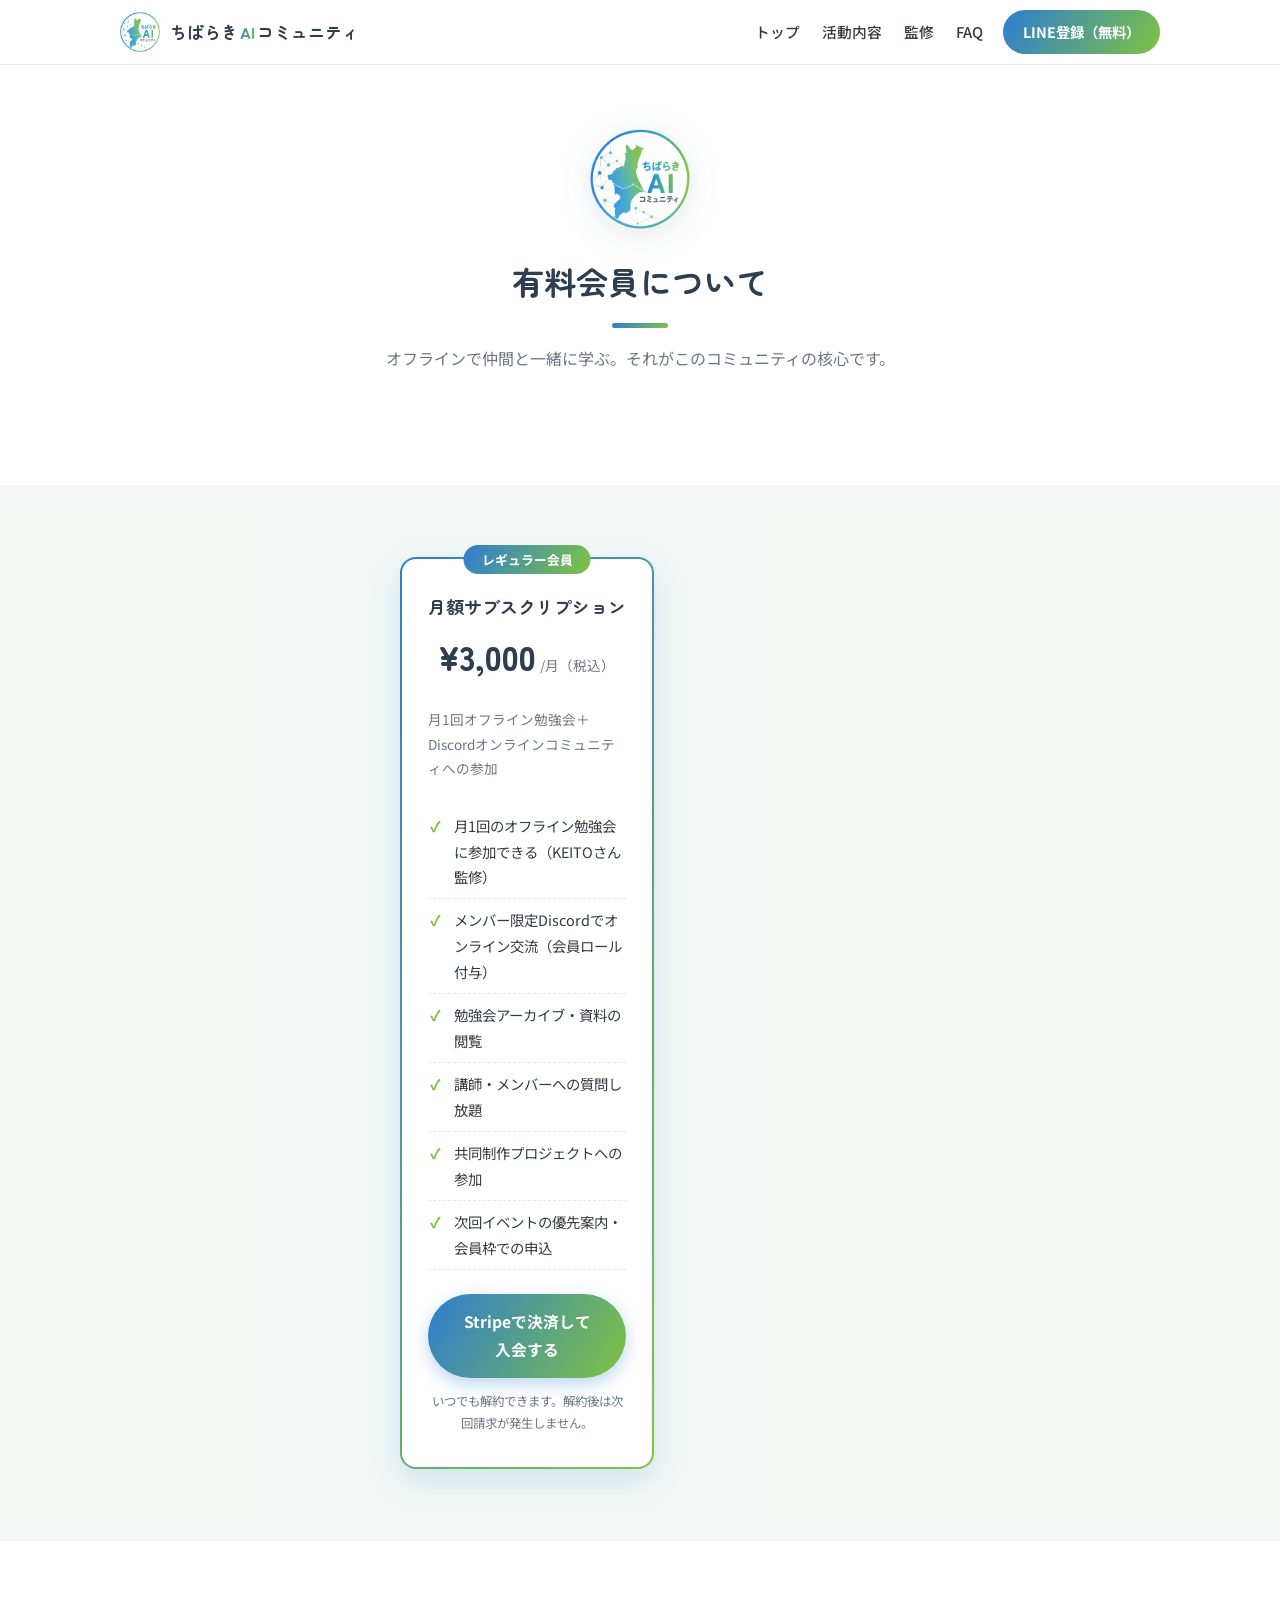
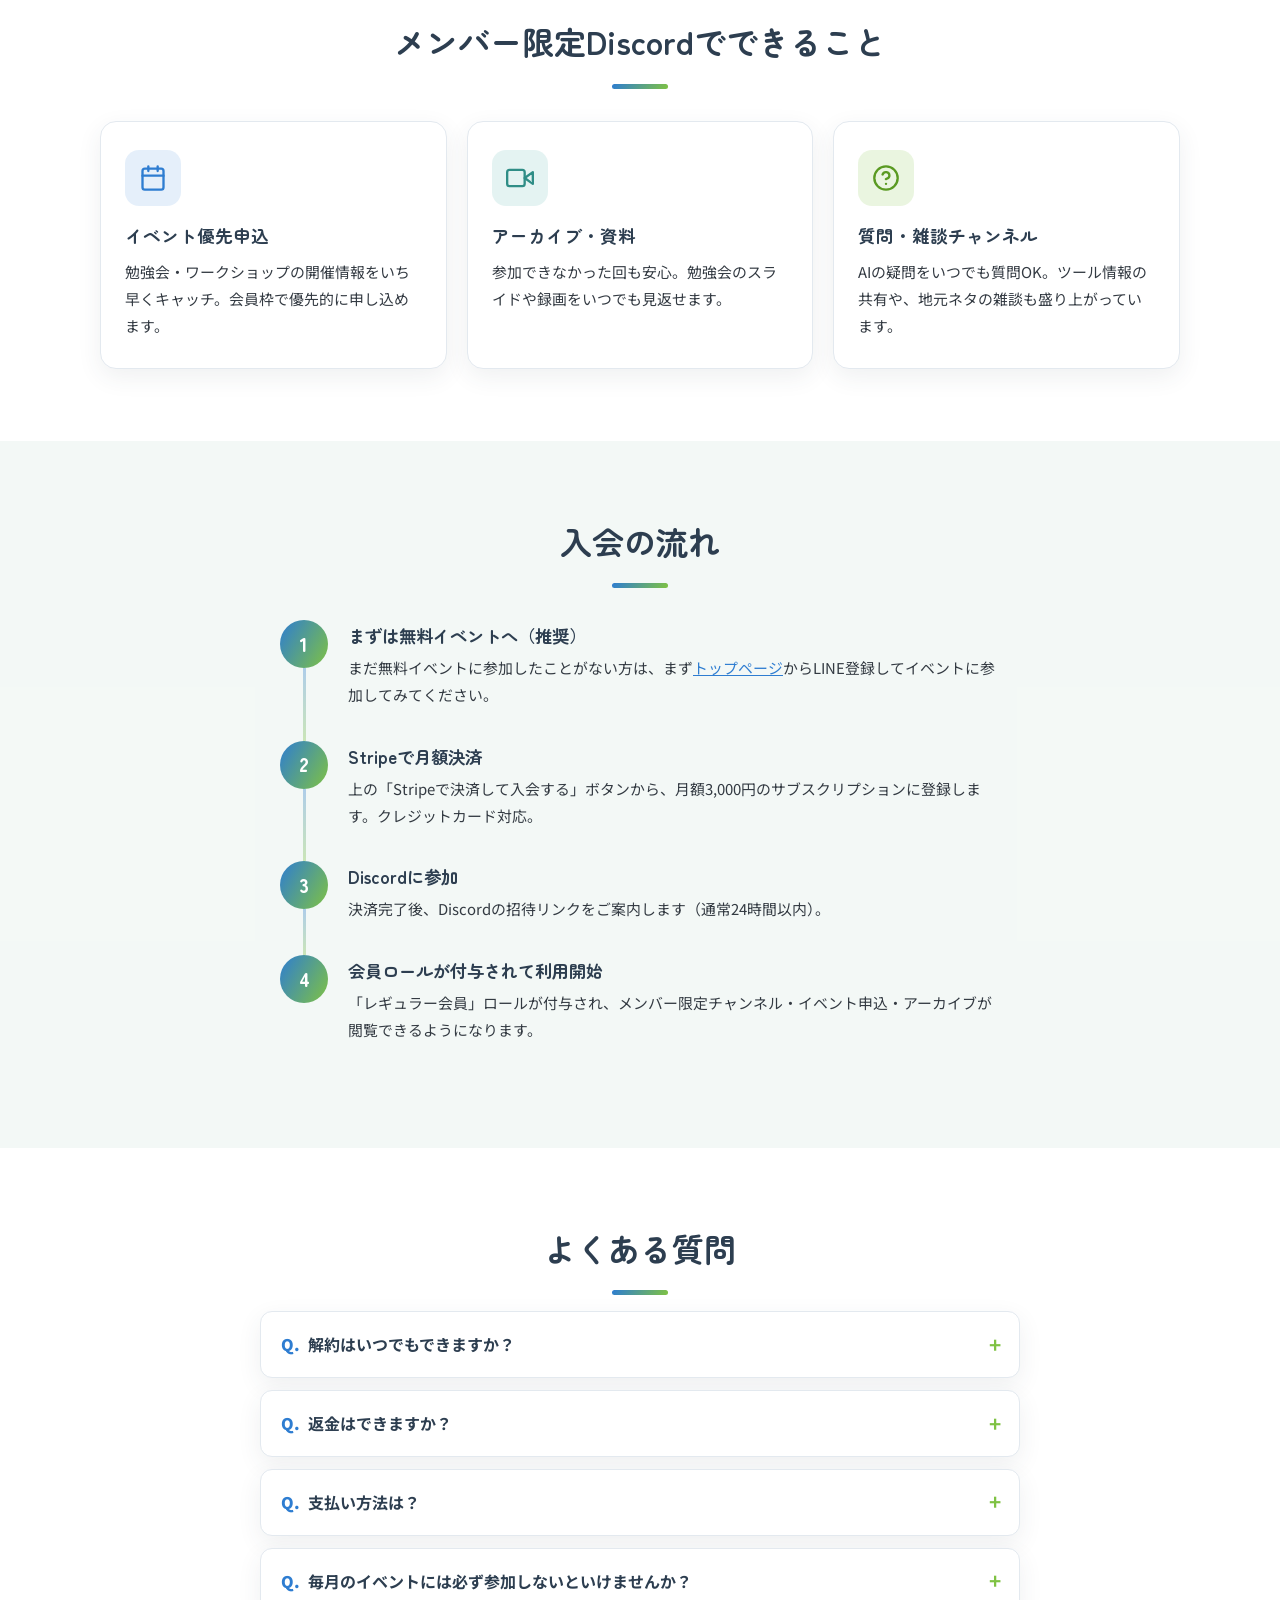
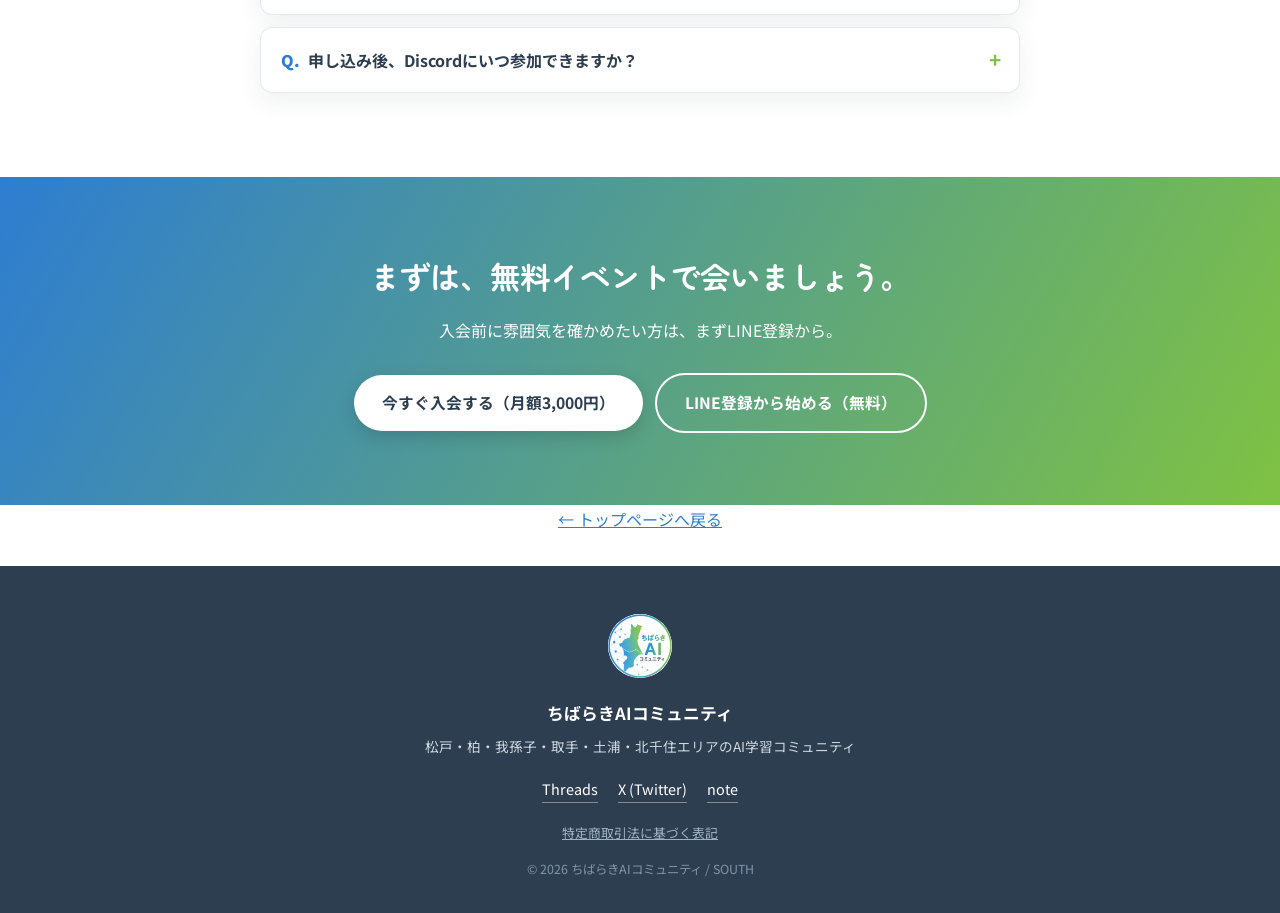
==== membership.html @ 873696b0 "fix: 改行修正・文言を月1回オフライン+Discord表記に・LPからmembership.htmlリンク削除 - plan-name: letter-spacing:0 + word-break" ====
<!DOCTYPE html>
<html lang="ja">
<head>
  <meta charset="UTF-8">
  <meta name="viewport" content="width=device-width, initial-scale=1.0">
  <title>有料会員について｜ちばらきAIコミュニティ</title>
  <meta name="description" content="ちばらきAIコミュニティの有料会員（月額3,000円）の詳細ページ。月1回オフライン勉強会・メンバー限定Discord・アーカイブ閲覧など。">
  <meta name="robots" content="noindex">
  <meta property="og:title" content="有料会員について｜ちばらきAIコミュニティ">
  <meta property="og:description" content="月額3,000円。月2〜3回のAI勉強会・ワークショップ参加し放題、メンバー限定Discord、アーカイブ閲覧。">
  <meta property="og:type" content="website">
  <link rel="icon" type="image/png" href="assets/favicon.png">
  <link rel="apple-touch-icon" href="assets/apple-touch-icon.png">
  <link rel="preconnect" href="https://fonts.googleapis.com">
  <link rel="preconnect" href="https://fonts.gstatic.com" crossorigin>
  <link href="https://fonts.googleapis.com/css2?family=Zen+Maru+Gothic:wght@500;700;900&family=Noto+Sans+JP:wght@400;500;700&display=swap" rel="stylesheet">
  <link rel="stylesheet" href="style.css">
</head>
<body>

  <header class="site-header">
    <div class="header-inner">
      <a href="index.html" class="brand">
        <img src="assets/logo.webp" alt="ちばらきAIコミュニティ ロゴ" class="brand-logo">
        <span class="brand-name">ちばらき<span class="brand-ai">AI</span>コミュニティ</span>
      </a>
      <nav class="global-nav">
        <a href="index.html">トップ</a>
        <a href="index.html#activities">活動内容</a>
        <a href="index.html#supervisor">監修</a>
        <a href="index.html#faq">FAQ</a>
      </nav>
      <a href="https://lin.ee/UhTqLIS" class="header-cta" target="_blank" rel="noopener noreferrer">LINE登録（無料）</a>
    </div>
  </header>

  <main>

    <!-- ページヘッド -->
    <section class="section" style="padding-top: 4rem; text-align: center;">
      <div class="section-inner narrow center">
        <img src="assets/logo.webp" alt="ちばらきAIコミュニティ" style="width:100px;height:100px;margin-bottom:1rem;filter:drop-shadow(0 6px 16px rgba(45,62,80,0.12));">
        <h1 class="section-title">有料会員について</h1>
        <p class="section-lead">オフラインで仲間と一緒に学ぶ。それがこのコミュニティの核心です。</p>
      </div>
    </section>

    <!-- 価格カード -->
    <section class="section section-alt">
      <div class="section-inner">
        <div class="pricing-grid" style="max-width: 480px; margin: 0 auto;">
          <div class="price-card featured" style="width: 100%;">
            <div class="plan-badge">レギュラー会員</div>
            <h2 class="plan-name" style="font-size: 1.1rem; margin-bottom: 0.25rem;">月額サブスクリプション</h2>
            <p class="plan-price"><span class="amount">¥3,000</span><span class="per">/月（税込）</span></p>
            <p style="font-size: 0.85rem; color: var(--muted); margin-bottom: 1.5rem;">月1回オフライン勉強会＋Discordオンラインコミュニティへの参加</p>
            <ul class="plan-features">
              <li>月1回のオフライン勉強会に参加できる（KEITOさん監修）</li>
              <li>メンバー限定Discordでオンライン交流（会員ロール付与）</li>
              <li>勉強会アーカイブ・資料の閲覧</li>
              <li>講師・メンバーへの質問し放題</li>
              <li>共同制作プロジェクトへの参加</li>
              <li>次回イベントの優先案内・会員枠での申込</li>
            </ul>
            <!-- TODO: StripeのPayment Link URLに差し替え -->
            <a href="https://buy.stripe.com/XXXXXXXX" class="btn btn-primary btn-block" target="_blank" rel="noopener noreferrer">Stripeで決済して入会する</a>
            <p class="plan-note">いつでも解約できます。解約後は次回請求が発生しません。</p>
          </div>
        </div>
      </div>
    </section>

    <!-- 特典詳細 -->
    <section class="section">
      <div class="section-inner">
        <h2 class="section-title">メンバー限定Discordでできること</h2>
        <div class="card-grid three">
          <div class="card">
            <div class="card-icon icon-blue">
              <svg viewBox="0 0 24 24" fill="none" stroke="currentColor" stroke-width="2" stroke-linecap="round" stroke-linejoin="round"><rect x="3" y="4" width="18" height="18" rx="2"/><path d="M16 2v4M8 2v4M3 10h18"/></svg>
            </div>
            <h3>イベント優先申込</h3>
            <p>勉強会・ワークショップの開催情報をいち早くキャッチ。会員枠で優先的に申し込めます。</p>
          </div>
          <div class="card">
            <div class="card-icon icon-teal">
              <svg viewBox="0 0 24 24" fill="none" stroke="currentColor" stroke-width="2" stroke-linecap="round" stroke-linejoin="round"><path d="M23 7l-7 5 7 5V7z"/><rect x="1" y="5" width="15" height="14" rx="2"/></svg>
            </div>
            <h3>アーカイブ・資料</h3>
            <p>参加できなかった回も安心。勉強会のスライドや録画をいつでも見返せます。</p>
          </div>
          <div class="card">
            <div class="card-icon icon-green">
              <svg viewBox="0 0 24 24" fill="none" stroke="currentColor" stroke-width="2" stroke-linecap="round" stroke-linejoin="round"><circle cx="12" cy="12" r="10"/><path d="M9.09 9a3 3 0 0 1 5.83 1c0 2-3 3-3 3"/><path d="M12 17h.01"/></svg>
            </div>
            <h3>質問・雑談チャンネル</h3>
            <p>AIの疑問をいつでも質問OK。ツール情報の共有や、地元ネタの雑談も盛り上がっています。</p>
          </div>
        </div>
      </div>
    </section>

    <!-- 入会の流れ -->
    <section class="section section-alt">
      <div class="section-inner">
        <h2 class="section-title">入会の流れ</h2>
        <ol class="steps">
          <li class="step">
            <div class="step-num">1</div>
            <div class="step-body">
              <h3>まずは無料イベントへ（推奨）</h3>
              <p>まだ無料イベントに参加したことがない方は、まず<a href="index.html">トップページ</a>からLINE登録してイベントに参加してみてください。</p>
            </div>
          </li>
          <li class="step">
            <div class="step-num">2</div>
            <div class="step-body">
              <h3>Stripeで月額決済</h3>
              <p>上の「Stripeで決済して入会する」ボタンから、月額3,000円のサブスクリプションに登録します。クレジットカード対応。</p>
            </div>
          </li>
          <li class="step">
            <div class="step-num">3</div>
            <div class="step-body">
              <h3>Discordに参加</h3>
              <p>決済完了後、Discordの招待リンクをご案内します（通常24時間以内）。</p>
            </div>
          </li>
          <li class="step">
            <div class="step-num">4</div>
            <div class="step-body">
              <h3>会員ロールが付与されて利用開始</h3>
              <p>「レギュラー会員」ロールが付与され、メンバー限定チャンネル・イベント申込・アーカイブが閲覧できるようになります。</p>
            </div>
          </li>
        </ol>
      </div>
    </section>

    <!-- FAQ -->
    <section class="section">
      <div class="section-inner narrow">
        <h2 class="section-title">よくある質問</h2>
        <details class="faq-item">
          <summary>解約はいつでもできますか？</summary>
          <p>はい。Stripeの管理画面からいつでも解約できます。解約すると次回請求は発生せず、Discordの会員ロールが解除されます。日割り返金はありません。</p>
        </details>
        <details class="faq-item">
          <summary>返金はできますか？</summary>
          <p>サービスの性質上、決済完了後の返金はお受けしておりません。まずは無料イベントにご参加いただき、雰囲気を確かめてから入会されることをおすすめします。</p>
        </details>
        <details class="faq-item">
          <summary>支払い方法は？</summary>
          <p>クレジットカード（Stripe経由）のみ対応しています。</p>
        </details>
        <details class="faq-item">
          <summary>毎月のイベントには必ず参加しないといけませんか？</summary>
          <p>参加は任意です。参加できなかった回はアーカイブで見返せます。ただし、このコミュニティの核心はオフラインで実際に会うことです。ぜひ一度会場に来てみてください。</p>
        </details>
        <details class="faq-item">
          <summary>申し込み後、Discordにいつ参加できますか？</summary>
          <p>通常、決済確認後24時間以内にDiscordの招待リンクをご案内します。</p>
        </details>
      </div>
    </section>

    <!-- 最終CTA -->
    <section class="section cta-section">
      <div class="section-inner narrow center">
        <h2 class="cta-title">まずは、無料イベントで会いましょう。</h2>
        <p>入会前に雰囲気を確かめたい方は、まずLINE登録から。</p>
        <div class="hero-actions">
          <!-- TODO: StripeのPayment Link URLに差し替え -->
          <a href="https://buy.stripe.com/XXXXXXXX" class="btn btn-primary" target="_blank" rel="noopener noreferrer">今すぐ入会する（月額3,000円）</a>
          <a href="https://lin.ee/UhTqLIS" class="btn btn-ghost" target="_blank" rel="noopener noreferrer">LINE登録から始める（無料）</a>
        </div>
      </div>
    </section>

    <p style="text-align:center; margin-bottom: 2rem;"><a href="index.html">← トップページへ戻る</a></p>

  </main>

  <footer class="site-footer">
    <div class="footer-inner">
      <img src="assets/logo.webp" alt="" class="footer-logo">
      <p class="footer-name">ちばらきAIコミュニティ</p>
      <p class="footer-desc">松戸・柏・我孫子・取手・土浦・北千住エリアのAI学習コミュニティ</p>
      <nav class="footer-sns">
        <a href="https://www.threads.net/@XXXXXXX" target="_blank" rel="noopener noreferrer">Threads</a>
        <a href="https://x.com/south_0120" target="_blank" rel="noopener noreferrer">X (Twitter)</a>
        <a href="https://note.com/south373" target="_blank" rel="noopener noreferrer">note</a>
      </nav>
      <p class="footer-links"><a href="tokushoho.html">特定商取引法に基づく表記</a></p>
      <p class="copyright">&copy; 2026 ちばらきAIコミュニティ / SOUTH</p>
    </div>
  </footer>

</body>
</html>
---- style.css ----
/* ちばらきAIコミュニティ サイトスタイル
   ブランドカラー: ブルー #2e7dd1 → グリーン #7fc243 のグラデーション */

:root {
  --blue: #2e7dd1;
  --green: #7fc243;
  --navy: #2d3e50;
  --text: #333a42;
  --muted: #6b7684;
  --bg: #ffffff;
  --bg-alt: #f2f8f5;
  --border: #e3e9ef;
  --gradient: linear-gradient(120deg, var(--blue), var(--green));
  --radius: 16px;
  --shadow: 0 8px 24px rgba(45, 62, 80, 0.08);
}

* { margin: 0; padding: 0; box-sizing: border-box; }

html { scroll-behavior: smooth; scroll-padding-top: 80px; }

body {
  font-family: "Noto Sans JP", "Hiragino Kaku Gothic ProN", sans-serif;
  color: var(--text);
  background: var(--bg);
  line-height: 1.8;
  overflow-wrap: break-word;
}

h1, h2, h3, .brand-name, .plan-name {
  font-family: "Zen Maru Gothic", "Noto Sans JP", sans-serif;
}

img { max-width: 100%; height: auto; }
a { color: var(--blue); }

/* ---------- Three.js 動的背景 ---------- */
#bg-canvas {
  position: fixed;
  inset: 0;
  width: 100%;
  height: 100%;
  z-index: -1;
  pointer-events: none;
}

/* ---------- ヘッダー ---------- */
.site-header {
  position: sticky;
  top: 0;
  z-index: 100;
  background: rgba(255, 255, 255, 0.92);
  backdrop-filter: blur(8px);
  border-bottom: 1px solid var(--border);
}

.header-inner {
  max-width: 1080px;
  margin: 0 auto;
  padding: 10px 20px;
  display: flex;
  align-items: center;
  gap: 20px;
}

.brand {
  display: flex;
  align-items: center;
  gap: 10px;
  text-decoration: none;
}

.brand-logo { width: 40px; height: 40px; }

.brand-name {
  font-weight: 700;
  font-size: 1.05rem;
  color: var(--navy);
  white-space: nowrap;
  display: none;
}

@media (min-width: 480px) {
  .brand-name { display: inline; }
}

.brand-ai {
  background: var(--gradient);
  -webkit-background-clip: text;
  background-clip: text;
  color: transparent;
  font-weight: 900;
  padding: 0 2px;
}

.global-nav {
  display: none;
  margin-left: auto;
  gap: 22px;
}

.global-nav a {
  text-decoration: none;
  color: var(--text);
  font-size: 0.92rem;
  font-weight: 500;
}

.global-nav a:hover { color: var(--blue); }

.header-cta {
  margin-left: auto;
  background: var(--gradient);
  color: #fff;
  text-decoration: none;
  font-weight: 700;
  font-size: 0.9rem;
  padding: 9px 20px;
  border-radius: 999px;
  white-space: nowrap;
}

@media (min-width: 900px) {
  .global-nav { display: flex; }
  .header-cta { margin-left: 0; }
}

/* ---------- ヒーロー ---------- */
.hero {
  background:
    radial-gradient(circle at 15% 20%, rgba(46, 125, 209, 0.08), transparent 45%),
    radial-gradient(circle at 85% 80%, rgba(127, 194, 67, 0.10), transparent 45%);
  padding: 64px 20px 56px;
  text-align: center;
}

.hero-inner { max-width: 760px; margin: 0 auto; }

.hero-logo {
  width: 180px;
  height: 180px;
  margin-bottom: 24px;
  filter: drop-shadow(0 10px 24px rgba(45, 62, 80, 0.12));
}

.hero-lead {
  font-size: 1.05rem;
  font-weight: 500;
  color: var(--muted);
}

.hero-title {
  font-size: clamp(1.55rem, 7.5vw, 3rem);
  font-weight: 900;
  color: var(--navy);
  margin: 4px 0 20px;
  letter-spacing: 0;
  text-wrap: balance;
}

.gradient-text {
  background: var(--gradient);
  -webkit-background-clip: text;
  background-clip: text;
  color: transparent;
}

.hero-lead { word-break: keep-all; }

.hero-copy { font-size: 1rem; margin-bottom: 24px; word-break: keep-all; text-wrap: balance; }

.area-chips {
  list-style: none;
  display: flex;
  flex-wrap: wrap;
  justify-content: center;
  gap: 6px;
  margin-bottom: 32px;
}

.area-chips li {
  background: #fff;
  border: 1.5px solid var(--blue);
  color: var(--blue);
  font-weight: 700;
  font-size: 0.78rem;
  padding: 3px 8px;
  border-radius: 999px;
  white-space: nowrap;
}

.area-chips li:nth-child(even) {
  border-color: var(--green);
  color: #5a9a22;
}

.hero-actions {
  display: flex;
  flex-direction: column;
  align-items: center;
  gap: 12px;
}

@media (min-width: 640px) {
  .hero-actions { flex-direction: row; justify-content: center; }
}

.hero-note {
  margin-top: 14px;
  font-size: 0.85rem;
  color: var(--muted);
}

/* ---------- ボタン ---------- */
.btn {
  display: inline-block;
  text-decoration: none;
  font-weight: 700;
  padding: 14px 28px;
  border-radius: 999px;
  font-size: 0.98rem;
  border: none;
  cursor: pointer;
  transition: transform 0.15s ease, box-shadow 0.15s ease;
}

.btn-primary {
  background: var(--gradient);
  color: #fff;
  box-shadow: 0 6px 18px rgba(46, 125, 209, 0.32);
}

.btn-primary:hover { transform: translateY(-2px); }

.btn-ghost {
  background: #fff;
  color: var(--navy);
  border: 2px solid var(--navy);
}

.btn-ghost:hover { transform: translateY(-2px); }

.btn-disabled {
  background: #e6eaee;
  color: #9aa4ae;
  cursor: not-allowed;
}

.btn-block { display: block; text-align: center; width: 100%; }

/* ---------- お知らせバー ---------- */
.notice-bar {
  background: var(--navy);
  color: #fff;
  display: flex;
  align-items: center;
  justify-content: center;
  flex-wrap: wrap;
  gap: 10px;
  padding: 12px 20px;
  font-size: 0.92rem;
  text-align: center;
}

.notice-tag {
  background: var(--green);
  color: #fff;
  font-weight: 700;
  font-size: 0.78rem;
  padding: 2px 12px;
  border-radius: 999px;
  white-space: nowrap;
}

/* ---------- セクション共通 ---------- */
.section { padding: 72px 20px; background: rgba(255, 255, 255, 0.82); }
.section-alt { background: rgba(242, 248, 245, 0.88); }
.section-inner { max-width: 1080px; margin: 0 auto; }
.section-inner.narrow { max-width: 760px; }
.section-inner.center { text-align: center; }

.section-title {
  font-size: clamp(1.25rem, 4.5vw, 2rem);
  font-weight: 700;
  color: var(--navy);
  text-align: center;
  margin-bottom: 16px;
  position: relative;
  padding-bottom: 18px;
  text-wrap: balance;
  word-break: keep-all;
}

.section-title::after {
  content: "";
  position: absolute;
  left: 50%;
  bottom: 0;
  transform: translateX(-50%);
  width: 56px;
  height: 5px;
  border-radius: 3px;
  background: var(--gradient);
}

.section-lead {
  text-align: center;
  color: var(--muted);
  margin-bottom: 40px;
}

/* ---------- カード ---------- */
.card-grid {
  display: grid;
  gap: 20px;
  margin-top: 32px;
}

.card-grid.three { grid-template-columns: 1fr; }

@media (min-width: 760px) {
  .card-grid.three { grid-template-columns: repeat(3, 1fr); }
}

.card {
  background: #fff;
  border: 1px solid var(--border);
  border-radius: var(--radius);
  padding: 28px 24px;
  box-shadow: var(--shadow);
}

.card-icon {
  width: 56px;
  height: 56px;
  border-radius: 14px;
  display: flex;
  align-items: center;
  justify-content: center;
  margin-bottom: 14px;
}

.card-icon svg { width: 28px; height: 28px; }

.card-icon.icon-blue { background: rgba(46, 125, 209, 0.12); color: var(--blue); }
.card-icon.icon-teal { background: rgba(63, 168, 160, 0.14); color: #2f8d86; }
.card-icon.icon-green { background: rgba(127, 194, 67, 0.16); color: #5a9a22; }

.card h3 {
  font-size: 1.1rem;
  color: var(--navy);
  margin-bottom: 8px;
}

.card p { font-size: 0.93rem; color: var(--text); }

.venue-note {
  margin-top: 36px;
  background: #fff;
  border-left: 6px solid;
  border-image: var(--gradient) 1;
  border-radius: 8px;
  padding: 20px 24px;
  box-shadow: var(--shadow);
}

.venue-note h3 { color: var(--navy); margin-bottom: 6px; }
.venue-note p { font-size: 0.93rem; }

/* ---------- 料金 ---------- */
.pricing-grid {
  display: grid;
  gap: 24px;
  margin-top: 32px;
  align-items: stretch;
}

@media (min-width: 580px) {
  .pricing-grid { grid-template-columns: repeat(2, 1fr); max-width: 720px; margin-left: auto; margin-right: auto; }
}

.price-card {
  background: #fff;
  border: 1px solid var(--border);
  border-radius: var(--radius);
  padding: 32px 26px;
  box-shadow: var(--shadow);
  display: flex;
  flex-direction: column;
  position: relative;
}

.price-card.featured {
  border: 2px solid transparent;
  background:
    linear-gradient(#fff, #fff) padding-box,
    var(--gradient) border-box;
  box-shadow: 0 12px 32px rgba(46, 125, 209, 0.18);
}

.price-card.coming { opacity: 0.85; }

.plan-badge {
  position: absolute;
  top: -14px;
  left: 50%;
  transform: translateX(-50%);
  background: var(--gradient);
  color: #fff;
  font-weight: 700;
  font-size: 0.8rem;
  padding: 3px 18px;
  border-radius: 999px;
  white-space: nowrap;
}

.plan-badge.gray { background: #9aa4ae; }

.plan-name {
  text-align: center;
  color: var(--navy);
  font-size: 1.15rem;
  margin-bottom: 8px;
  letter-spacing: 0;
  word-break: keep-all;
}

.plan-price { text-align: center; margin-bottom: 20px; }

.plan-price .amount {
  font-size: 2.1rem;
  font-weight: 900;
  color: var(--navy);
  font-family: "Zen Maru Gothic", sans-serif;
}

.plan-price .per { font-size: 0.85rem; color: var(--muted); margin-left: 4px; }

.plan-features {
  list-style: none;
  margin-bottom: 24px;
  flex-grow: 1;
}

.plan-features li {
  font-size: 0.9rem;
  padding: 8px 0 8px 26px;
  border-bottom: 1px dashed var(--border);
  position: relative;
}

.plan-features li::before {
  content: "✓";
  position: absolute;
  left: 2px;
  color: var(--green);
  font-weight: 900;
}

.plan-note {
  margin-top: 12px;
  font-size: 0.78rem;
  color: var(--muted);
  text-align: center;
}

/* ---------- 入会の流れ ---------- */
.steps {
  list-style: none;
  max-width: 720px;
  margin: 32px auto 0;
  display: flex;
  flex-direction: column;
  gap: 0;
}

.step {
  display: flex;
  gap: 20px;
  position: relative;
  padding-bottom: 32px;
}

.step:not(:last-child)::before {
  content: "";
  position: absolute;
  left: 23px;
  top: 48px;
  bottom: 0;
  width: 3px;
  background: linear-gradient(var(--blue), var(--green));
  opacity: 0.35;
}

.step-num {
  flex-shrink: 0;
  width: 48px;
  height: 48px;
  border-radius: 50%;
  background: var(--gradient);
  color: #fff;
  font-weight: 900;
  font-size: 1.2rem;
  display: flex;
  align-items: center;
  justify-content: center;
  font-family: "Zen Maru Gothic", sans-serif;
}

.step-body h3 { color: var(--navy); font-size: 1.08rem; margin-bottom: 4px; }
.step-body p { font-size: 0.93rem; }

/* ---------- FAQ ---------- */
.faq-item {
  background: #fff;
  border: 1px solid var(--border);
  border-radius: 12px;
  margin-bottom: 12px;
  box-shadow: var(--shadow);
  overflow: hidden;
}

.faq-item summary {
  cursor: pointer;
  font-weight: 700;
  color: var(--navy);
  padding: 18px 44px 18px 20px;
  list-style: none;
  position: relative;
}

.faq-item summary::-webkit-details-marker { display: none; }

.faq-item summary::before {
  content: "Q.";
  color: var(--blue);
  font-weight: 900;
  margin-right: 8px;
}

.faq-item summary::after {
  content: "+";
  position: absolute;
  right: 18px;
  top: 50%;
  transform: translateY(-50%);
  font-size: 1.3rem;
  color: var(--green);
  font-weight: 700;
}

.faq-item[open] summary::after { content: "−"; }

.faq-item p {
  padding: 0 20px 18px;
  font-size: 0.92rem;
}

/* ---------- CTAセクション ---------- */
.cta-section {
  background: var(--gradient);
  color: #fff;
}

.cta-title {
  font-size: clamp(1.3rem, 4vw, 1.9rem);
  margin-bottom: 12px;
  text-wrap: balance;
  word-break: keep-all;
}

.cta-section p { margin-bottom: 28px; }

.cta-section .btn-ghost {
  background: transparent;
  color: #fff;
  border-color: #fff;
}

.cta-section .btn-primary {
  background: #fff;
  color: var(--navy);
  box-shadow: 0 6px 18px rgba(0, 0, 0, 0.15);
}

/* ---------- フッター ---------- */
.site-footer {
  background: var(--navy);
  color: #cfd8e0;
  padding: 48px 20px 32px;
  text-align: center;
}

.footer-logo {
  width: 64px;
  height: 64px;
  background: #fff;
  border-radius: 50%;
  margin-bottom: 12px;
}

.footer-name { font-weight: 700; color: #fff; font-size: 1.05rem; }
.footer-desc { font-size: 0.85rem; margin: 6px 0 18px; }

.footer-sns {
  display: flex;
  justify-content: center;
  gap: 20px;
  margin-bottom: 18px;
}

.footer-sns a {
  color: #fff;
  font-size: 0.9rem;
  text-decoration: none;
  border-bottom: 1px solid rgba(255, 255, 255, 0.4);
}

.footer-links { font-size: 0.8rem; margin-bottom: 14px; }
.footer-links a { color: #9fb2c3; }

.copyright { font-size: 0.78rem; color: #8194a6; }

/* ---------- サンクスページ ---------- */
.thanks-main {
  min-height: 70vh;
  display: flex;
  align-items: center;
  justify-content: center;
  padding: 60px 20px;
  text-align: center;
}

.thanks-box {
  max-width: 560px;
  background: #fff;
  border-radius: var(--radius);
  border: 1px solid var(--border);
  box-shadow: var(--shadow);
  padding: 48px 32px;
}

.thanks-box .hero-logo { width: 120px; height: 120px; margin-bottom: 16px; }

.thanks-box h1 {
  font-size: 1.5rem;
  color: var(--navy);
  margin-bottom: 16px;
}

.thanks-box p { font-size: 0.95rem; margin-bottom: 12px; }

.thanks-box .btn { margin-top: 16px; }

.thanks-steps {
  text-align: left;
  margin: 20px auto;
  padding-left: 1.4em;
  font-size: 0.92rem;
}

.thanks-steps li { margin-bottom: 8px; }

/* ---------- 監修セクション ---------- */
.supervisor-card {
  display: flex;
  gap: 2rem;
  align-items: flex-start;
  background: var(--bg-alt);
  border-radius: var(--radius);
  padding: 2rem;
  margin: 2rem 0;
}

.supervisor-photo {
  flex-shrink: 0;
  width: 120px;
  height: 120px;
  border-radius: 50%;
  overflow: hidden;
  background: var(--border);
  display: flex;
  align-items: center;
  justify-content: center;
}

.supervisor-photo img {
  width: 100%;
  height: 100%;
  object-fit: cover;
}

.supervisor-photo-placeholder {
  width: 100%;
  height: 100%;
  display: flex;
  align-items: center;
  justify-content: center;
  color: var(--muted);
}

.supervisor-photo-placeholder svg {
  width: 56px;
  height: 56px;
}

.supervisor-name {
  font-family: "Zen Maru Gothic", sans-serif;
  font-size: 1.3rem;
  font-weight: 700;
  color: var(--navy);
  margin-bottom: 0.2rem;
}

.supervisor-title {
  font-size: 0.82rem;
  color: var(--muted);
  margin-bottom: 0.8rem;
}

.supervisor-bio {
  font-size: 0.94rem;
  line-height: 1.8;
}

.supervisor-note {
  font-size: 0.9rem;
  color: var(--muted);
  border-left: 3px solid var(--blue);
  padding-left: 1rem;
  margin-top: 1rem;
}

@media (max-width: 560px) {
  .supervisor-card {
    flex-direction: column;
    align-items: center;
    text-align: center;
  }

  .supervisor-note {
    border-left: none;
    border-top: 3px solid var(--blue);
    padding-left: 0;
    padding-top: 1rem;
  }
}
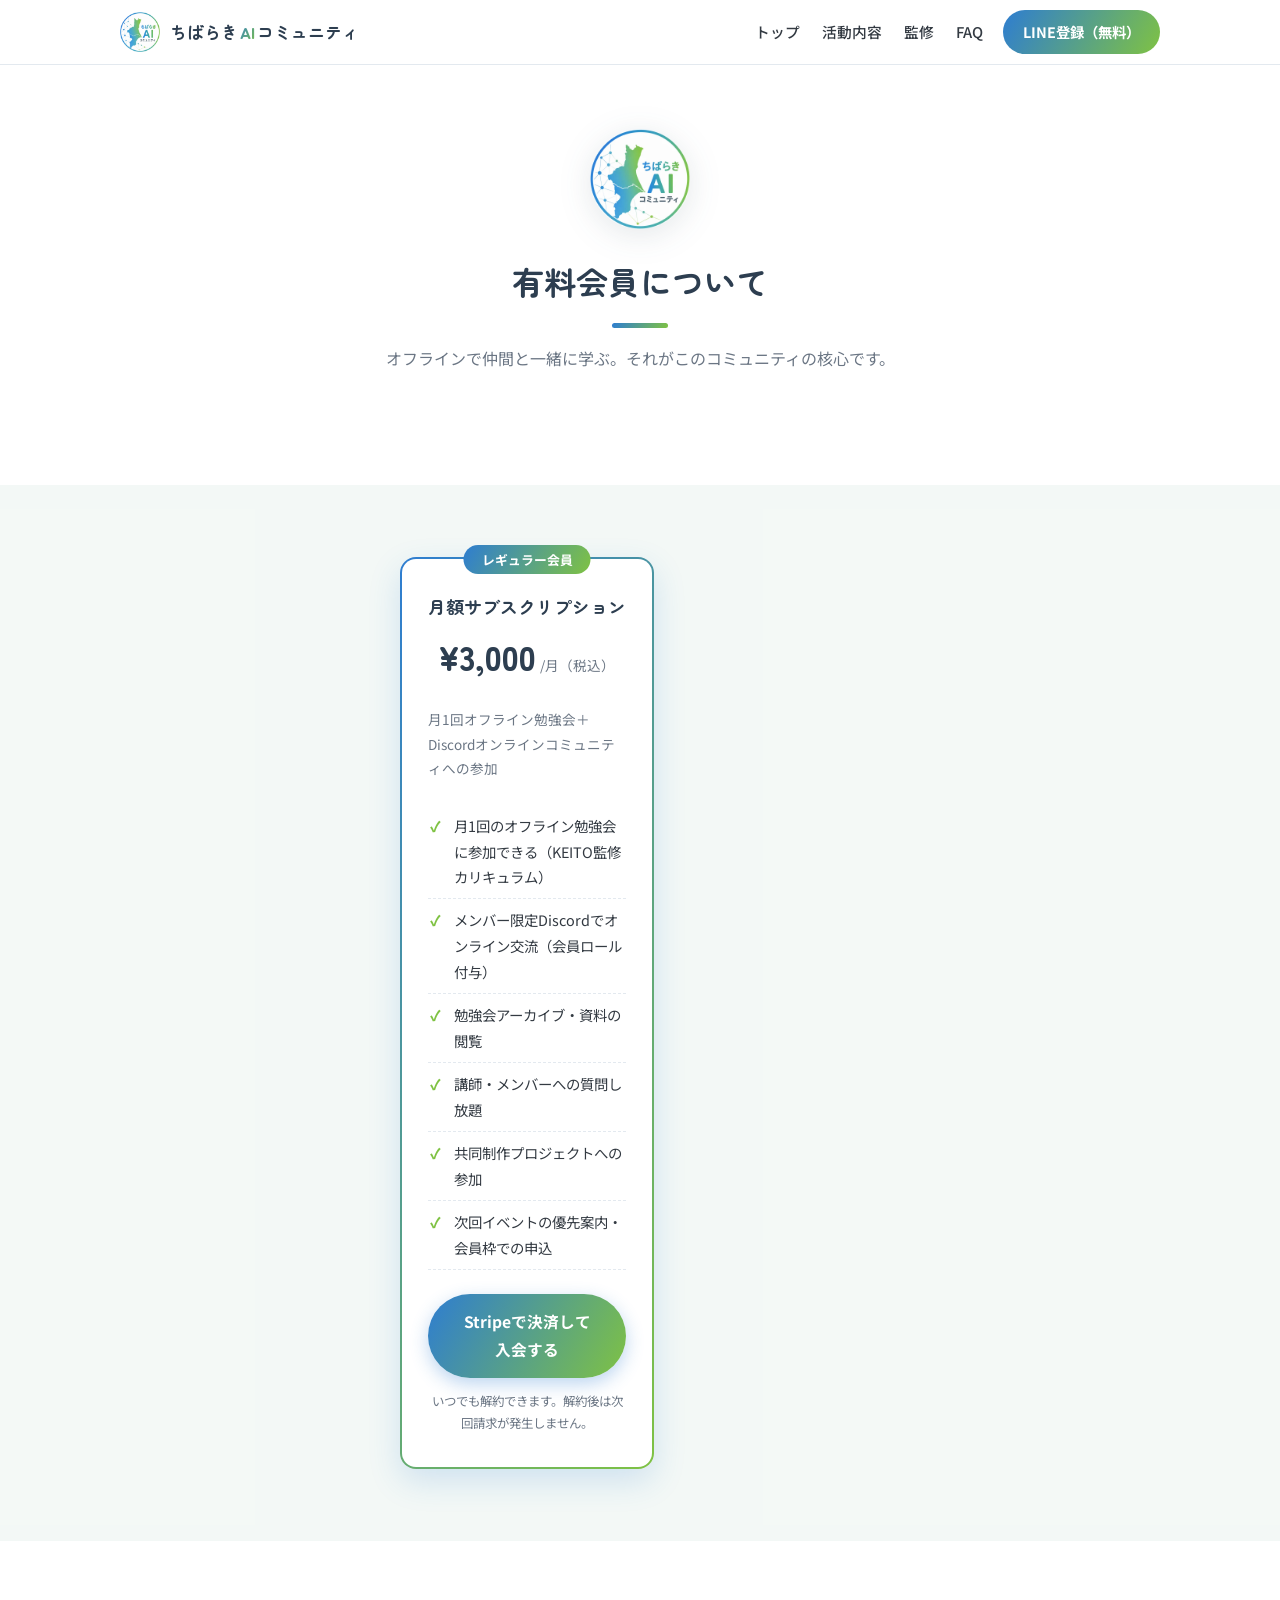
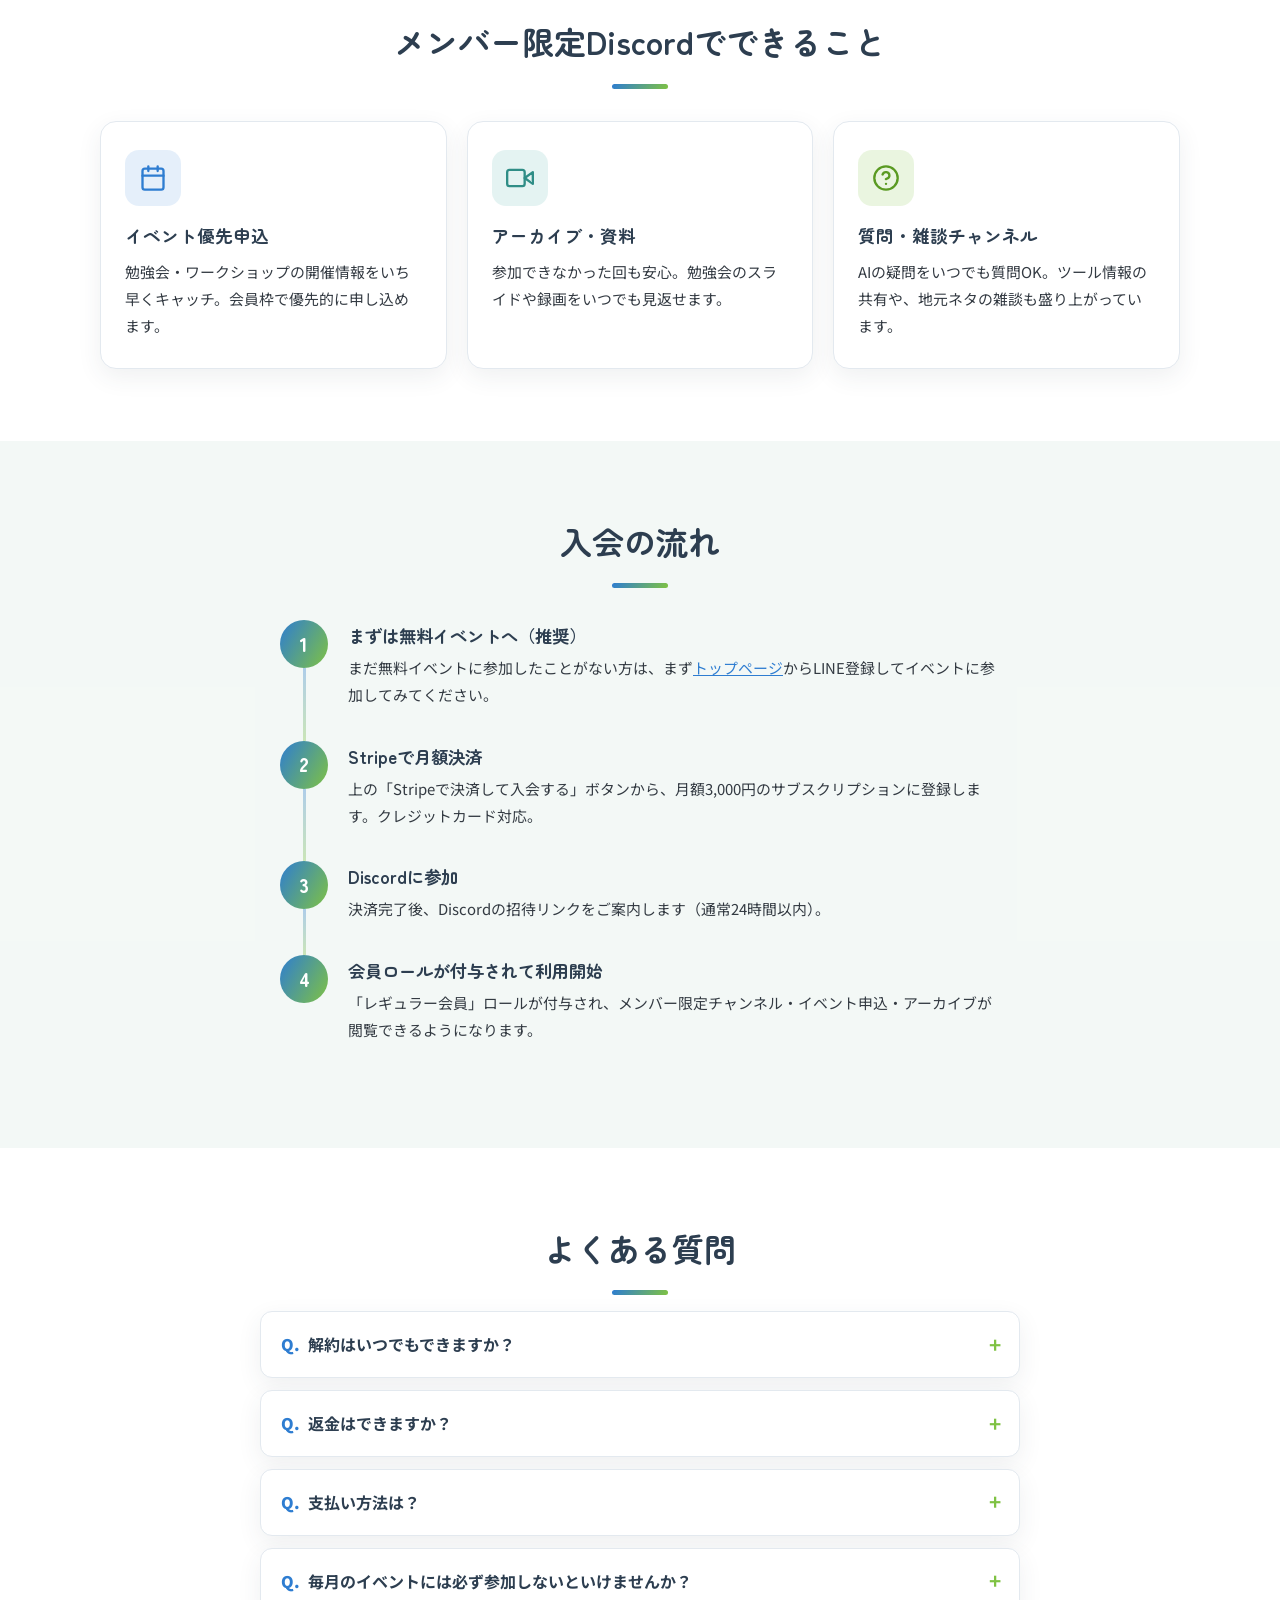
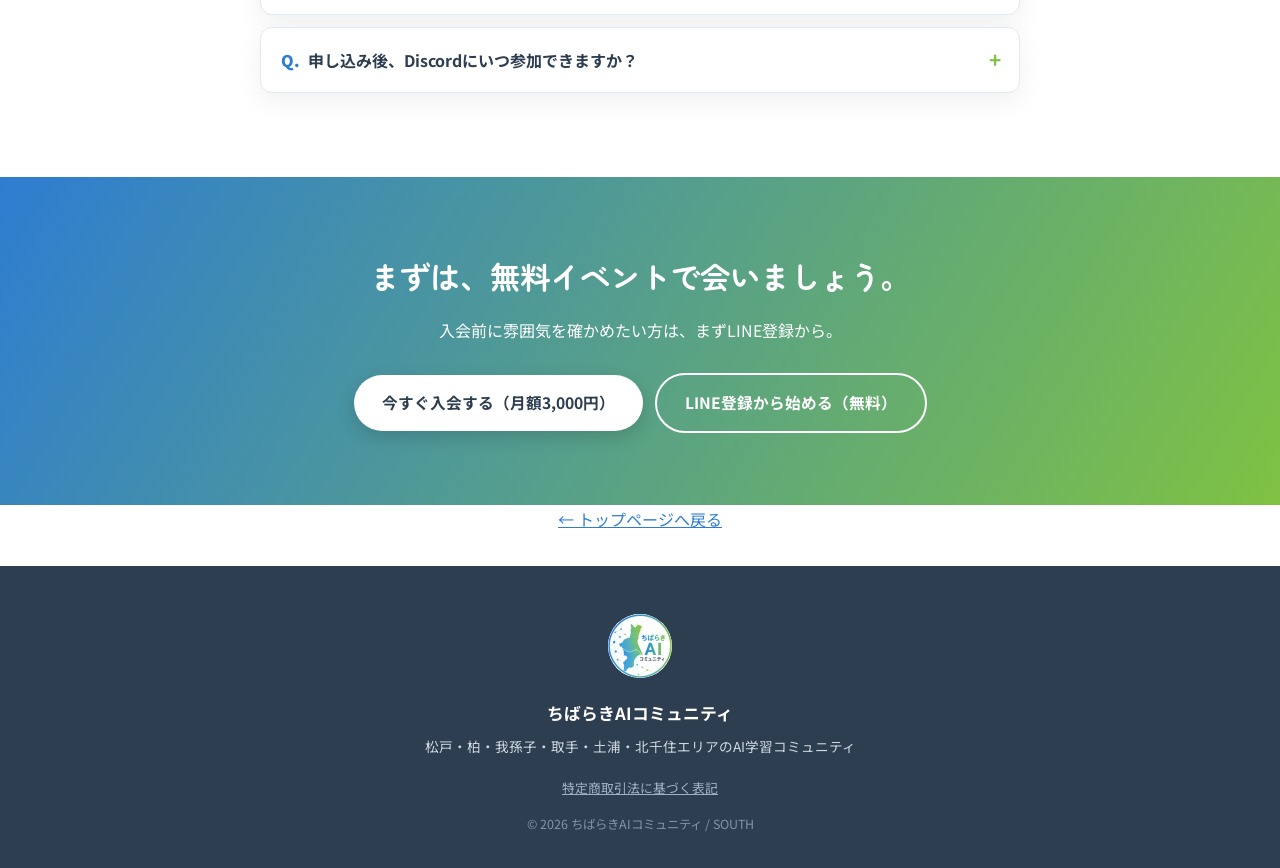
==== commit 38cfabe1: "アイコンSVG化・KEITO講師文言修正・フッターSNS削除 - コンセプトセクションの絵文字アイコン（🤝⚡🔄）をインラインSVGに変更 - 「KEITOが毎回講師」という印象を排除（コミュニティ内で" ====
--- a/membership.html
+++ b/membership.html
@@ -55,7 +55,7 @@
             <p class="plan-price"><span class="amount">¥3,000</span><span class="per">/月（税込）</span></p>
             <p style="font-size: 0.85rem; color: var(--muted); margin-bottom: 1.5rem;">月1回オフライン勉強会＋Discordオンラインコミュニティへの参加</p>
             <ul class="plan-features">
-              <li>月1回のオフライン勉強会に参加できる（KEITOさん監修）</li>
+              <li>月1回のオフライン勉強会に参加できる（KEITO監修カリキュラム）</li>
               <li>メンバー限定Discordでオンライン交流（会員ロール付与）</li>
               <li>勉強会アーカイブ・資料の閲覧</li>
               <li>講師・メンバーへの質問し放題</li>
@@ -186,11 +186,6 @@
       <img src="assets/logo.webp" alt="" class="footer-logo">
       <p class="footer-name">ちばらきAIコミュニティ</p>
       <p class="footer-desc">松戸・柏・我孫子・取手・土浦・北千住エリアのAI学習コミュニティ</p>
-      <nav class="footer-sns">
-        <a href="https://www.threads.net/@XXXXXXX" target="_blank" rel="noopener noreferrer">Threads</a>
-        <a href="https://x.com/south_0120" target="_blank" rel="noopener noreferrer">X (Twitter)</a>
-        <a href="https://note.com/south373" target="_blank" rel="noopener noreferrer">note</a>
-      </nav>
       <p class="footer-links"><a href="tokushoho.html">特定商取引法に基づく表記</a></p>
       <p class="copyright">&copy; 2026 ちばらきAIコミュニティ / SOUTH</p>
     </div>
--- a/style.css
+++ b/style.css
@@ -661,6 +661,52 @@
 
 .thanks-steps li { margin-bottom: 8px; }
 
+/* ---------- コンセプトセクション ---------- */
+.concept-lead {
+  font-size: 1.05rem;
+  color: var(--navy);
+  font-weight: 500;
+  margin-bottom: 2.5rem;
+  line-height: 1.8;
+  text-wrap: balance;
+  word-break: keep-all;
+}
+
+.concept-grid {
+  display: grid;
+  grid-template-columns: 1fr;
+  gap: 1.5rem;
+  text-align: left;
+}
+
+@media (min-width: 640px) {
+  .concept-grid { grid-template-columns: repeat(3, 1fr); }
+}
+
+.concept-item {
+  background: var(--bg-alt);
+  border-radius: var(--radius);
+  padding: 1.5rem;
+}
+
+.concept-icon {
+  font-size: 1.8rem;
+  display: block;
+  margin-bottom: 0.6rem;
+}
+
+.concept-item h3 {
+  font-size: 1rem;
+  color: var(--navy);
+  margin-bottom: 0.5rem;
+}
+
+.concept-item p {
+  font-size: 0.88rem;
+  color: var(--muted);
+  line-height: 1.75;
+}
+
 /* ---------- 監修セクション ---------- */
 .supervisor-card {
   display: flex;
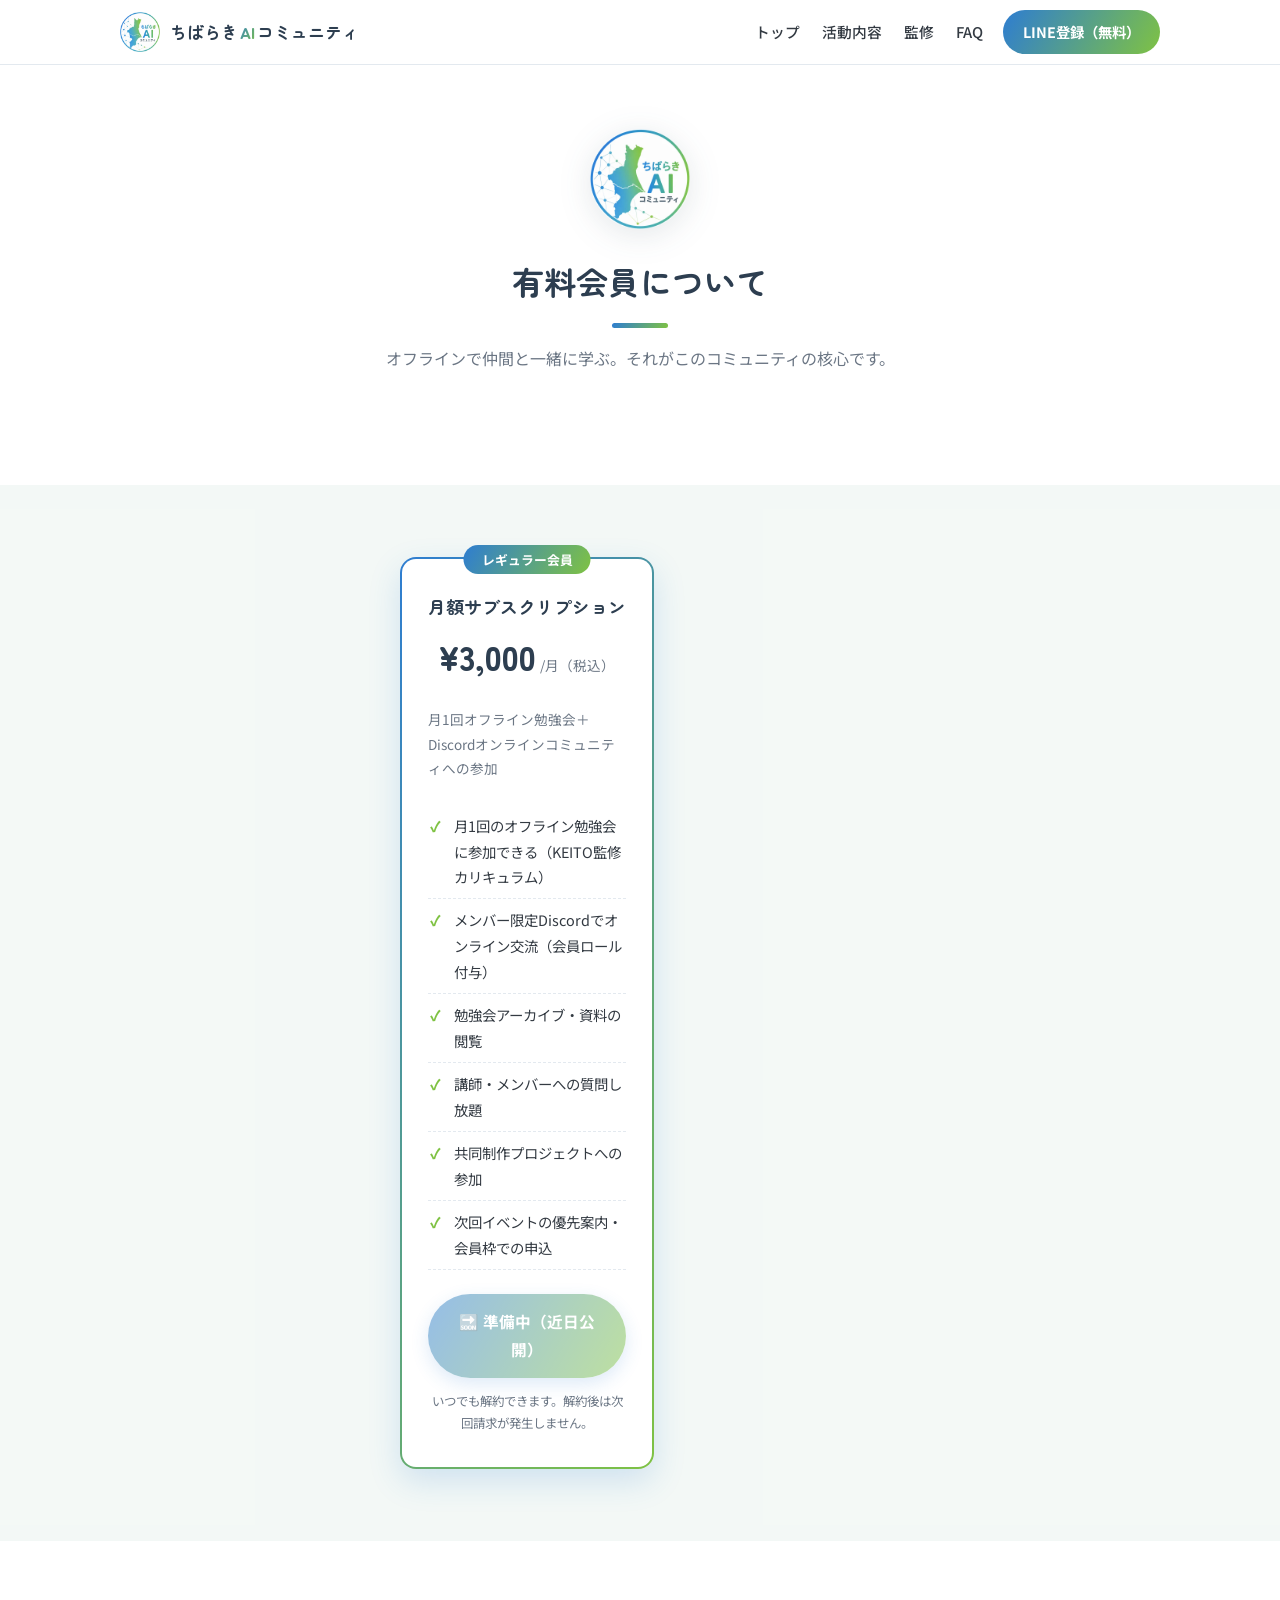
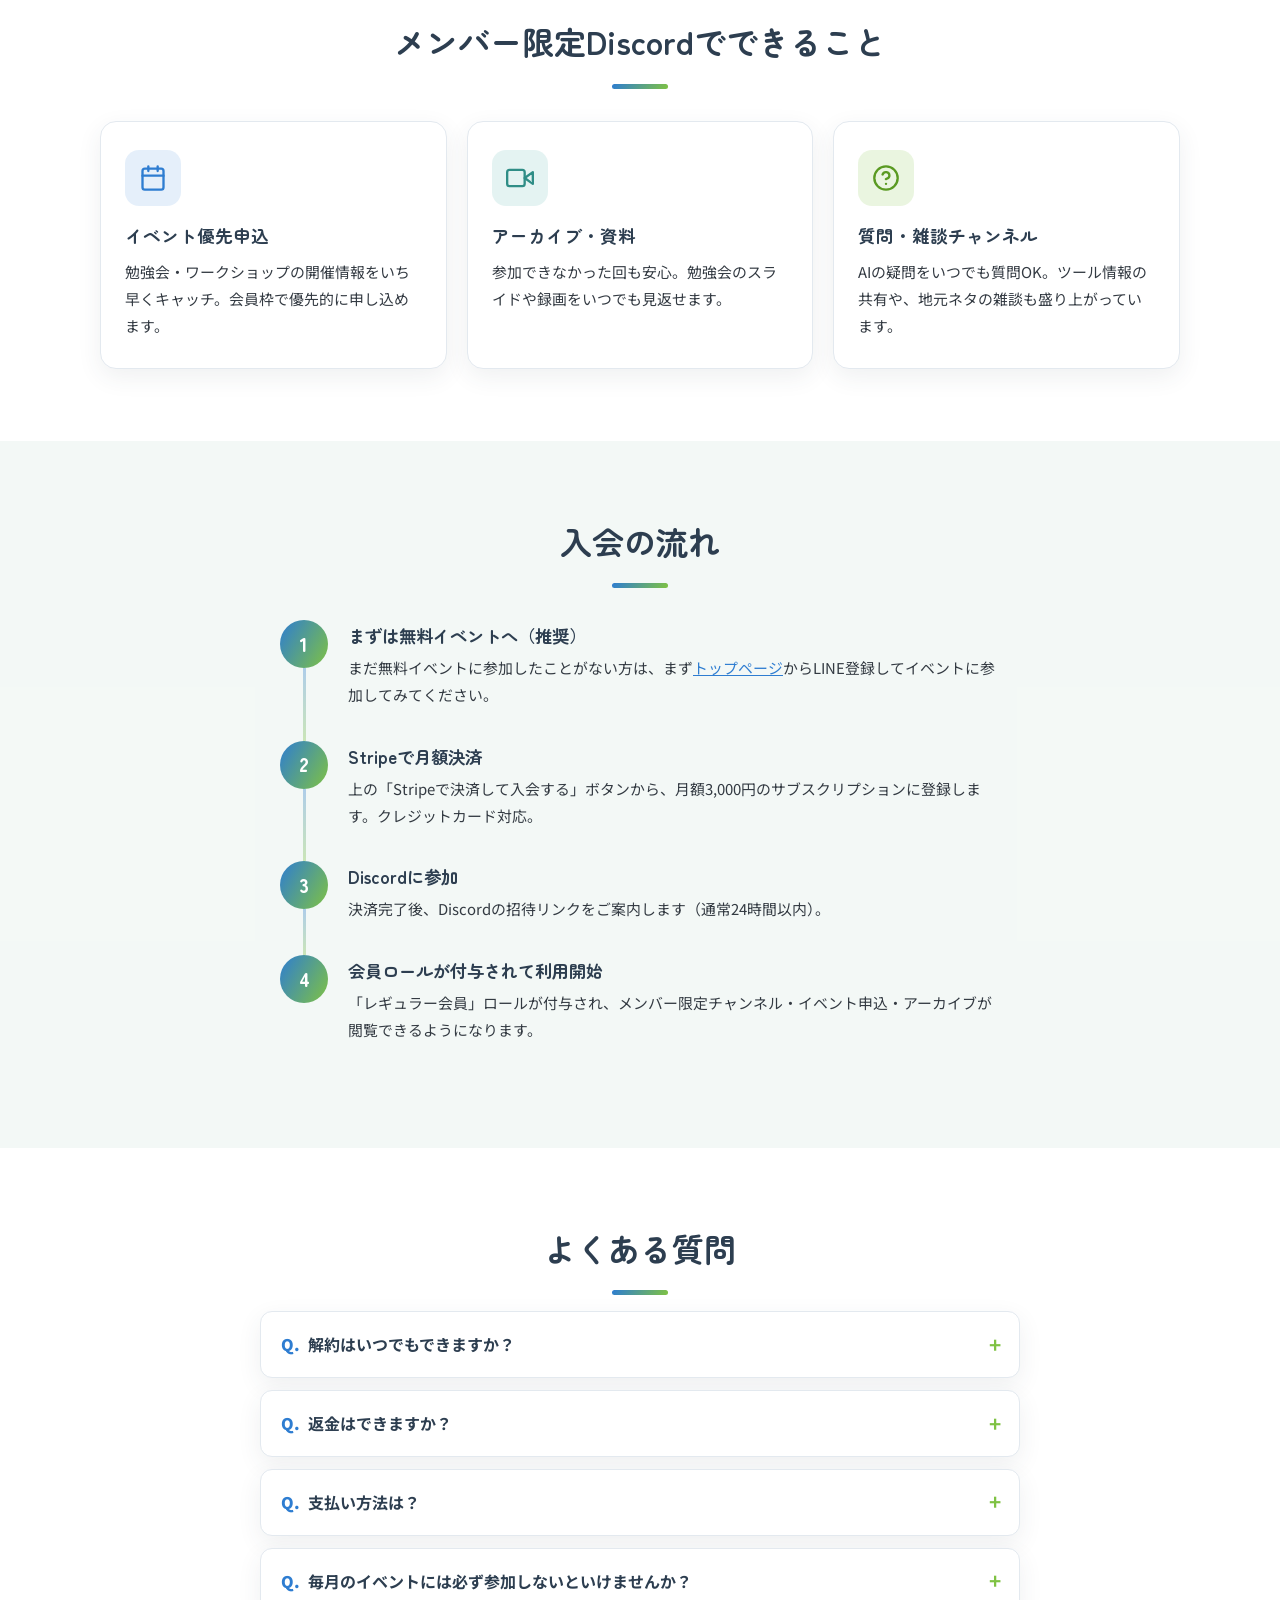
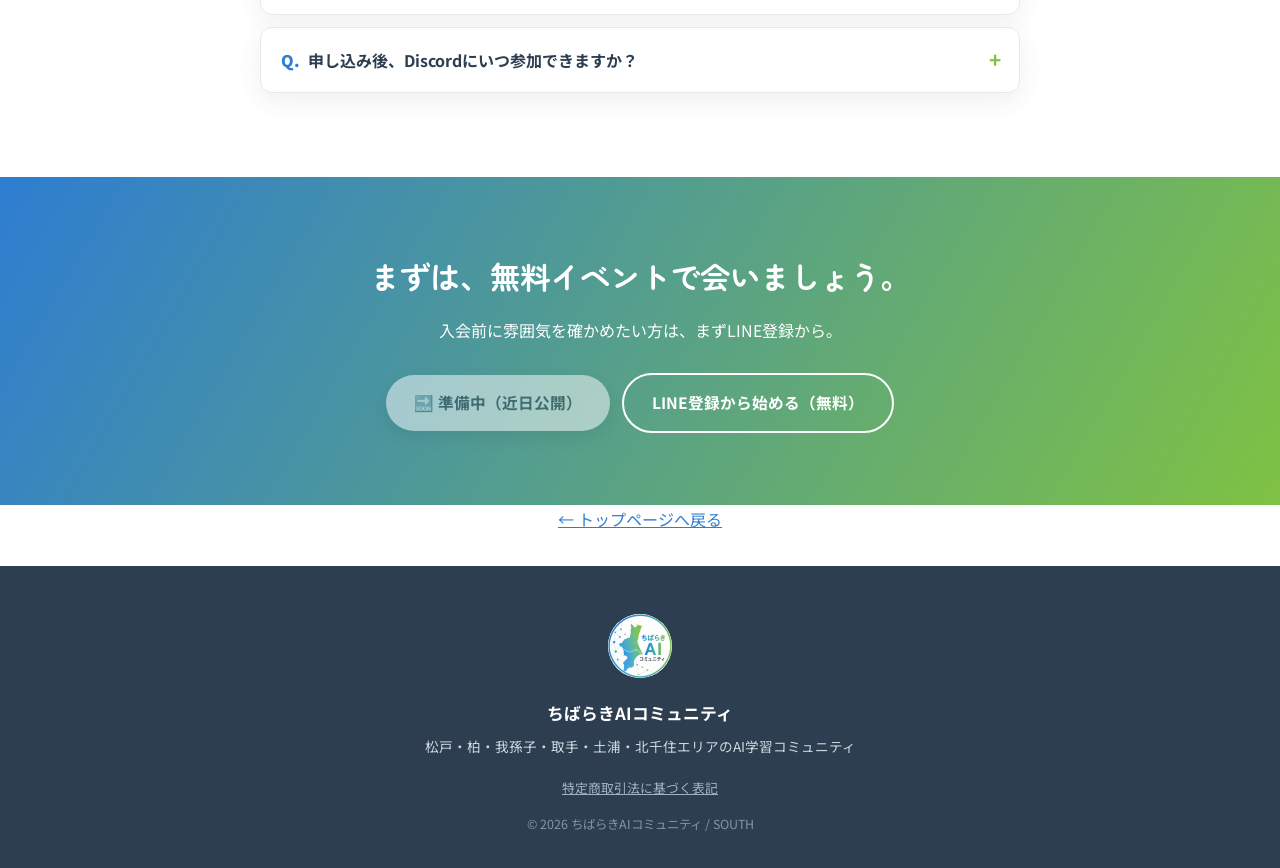
==== commit 81b8c70f: "membership: 決済ボタンを準備中に変更・リンク無効化 Co-Authored-By: Claude Sonnet 4.6 <noreply@anthropic.com>" ====
--- a/membership.html
+++ b/membership.html
@@ -62,8 +62,7 @@
               <li>共同制作プロジェクトへの参加</li>
               <li>次回イベントの優先案内・会員枠での申込</li>
             </ul>
-            <!-- TODO: StripeのPayment Link URLに差し替え -->
-            <a href="https://buy.stripe.com/XXXXXXXX" class="btn btn-primary btn-block" target="_blank" rel="noopener noreferrer">Stripeで決済して入会する</a>
+            <span class="btn btn-primary btn-block" style="opacity:0.5;cursor:not-allowed;pointer-events:none;">🔜 準備中（近日公開）</span>
             <p class="plan-note">いつでも解約できます。解約後は次回請求が発生しません。</p>
           </div>
         </div>
@@ -170,8 +169,7 @@
         <h2 class="cta-title">まずは、無料イベントで会いましょう。</h2>
         <p>入会前に雰囲気を確かめたい方は、まずLINE登録から。</p>
         <div class="hero-actions">
-          <!-- TODO: StripeのPayment Link URLに差し替え -->
-          <a href="https://buy.stripe.com/XXXXXXXX" class="btn btn-primary" target="_blank" rel="noopener noreferrer">今すぐ入会する（月額3,000円）</a>
+          <span class="btn btn-primary" style="opacity:0.5;cursor:not-allowed;pointer-events:none;">🔜 準備中（近日公開）</span>
           <a href="https://lin.ee/UhTqLIS" class="btn btn-ghost" target="_blank" rel="noopener noreferrer">LINE登録から始める（無料）</a>
         </div>
       </div>
--- a/style.css
+++ b/style.css
@@ -277,7 +277,7 @@
 .section-alt { background: rgba(242, 248, 245, 0.88); }
 .section-inner { max-width: 1080px; margin: 0 auto; }
 .section-inner.narrow { max-width: 760px; }
-.section-inner.center { text-align: center; }
+.section-inner.center, .center { text-align: center; }
 
 .section-title {
   font-size: clamp(1.25rem, 4.5vw, 2rem);
@@ -342,9 +342,9 @@
 
 .card-icon svg { width: 28px; height: 28px; }
 
-.card-icon.icon-blue { background: rgba(46, 125, 209, 0.12); color: var(--blue); }
-.card-icon.icon-teal { background: rgba(63, 168, 160, 0.14); color: #2f8d86; }
-.card-icon.icon-green { background: rgba(127, 194, 67, 0.16); color: #5a9a22; }
+.card-icon.icon-blue, .concept-icon.icon-blue { background: rgba(46, 125, 209, 0.12); color: var(--blue); }
+.card-icon.icon-teal, .concept-icon.icon-teal { background: rgba(63, 168, 160, 0.14); color: #2f8d86; }
+.card-icon.icon-green, .concept-icon.icon-green { background: rgba(127, 194, 67, 0.16); color: #5a9a22; }
 
 .card h3 {
   font-size: 1.1rem;
@@ -690,10 +690,16 @@
 }
 
 .concept-icon {
-  font-size: 1.8rem;
-  display: block;
-  margin-bottom: 0.6rem;
-}
+  width: 56px;
+  height: 56px;
+  border-radius: 14px;
+  display: flex;
+  align-items: center;
+  justify-content: center;
+  margin-bottom: 14px;
+}
+
+.concept-icon svg { width: 28px; height: 28px; }
 
 .concept-item h3 {
   font-size: 1rem;
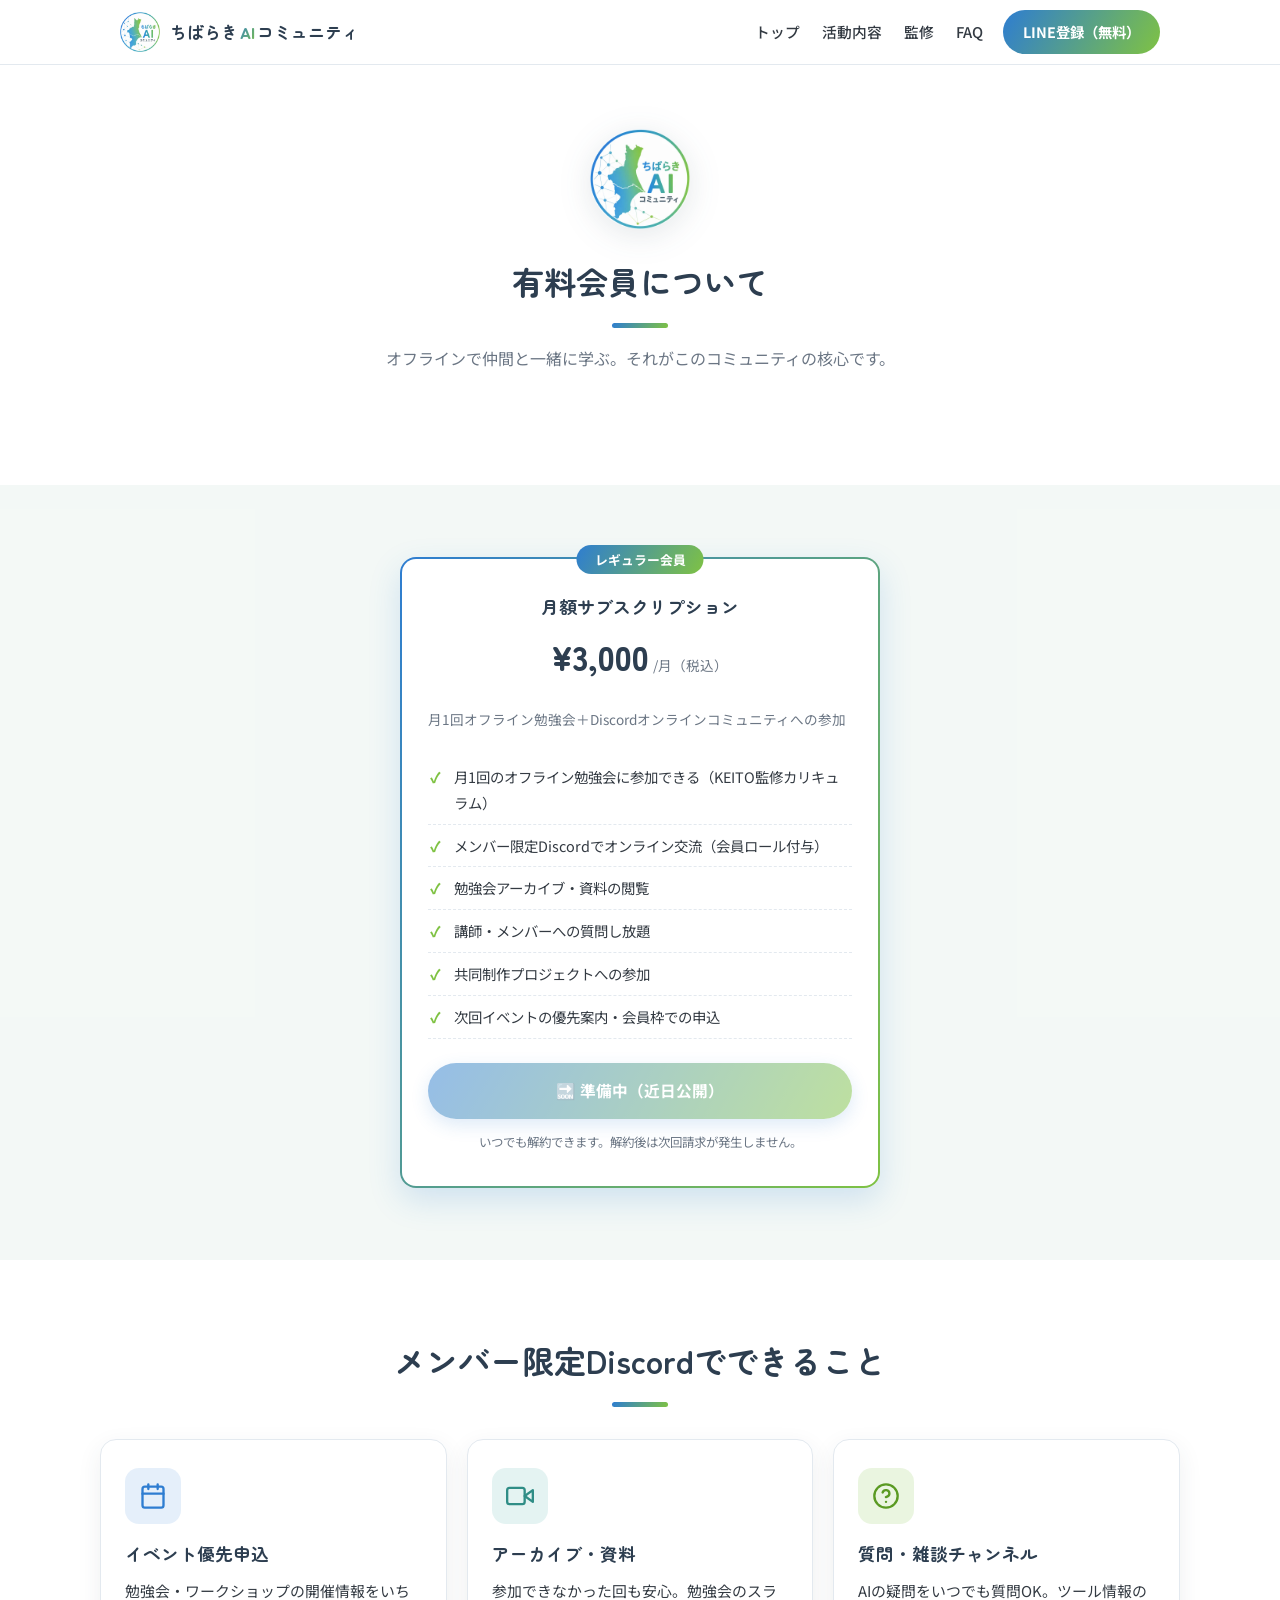
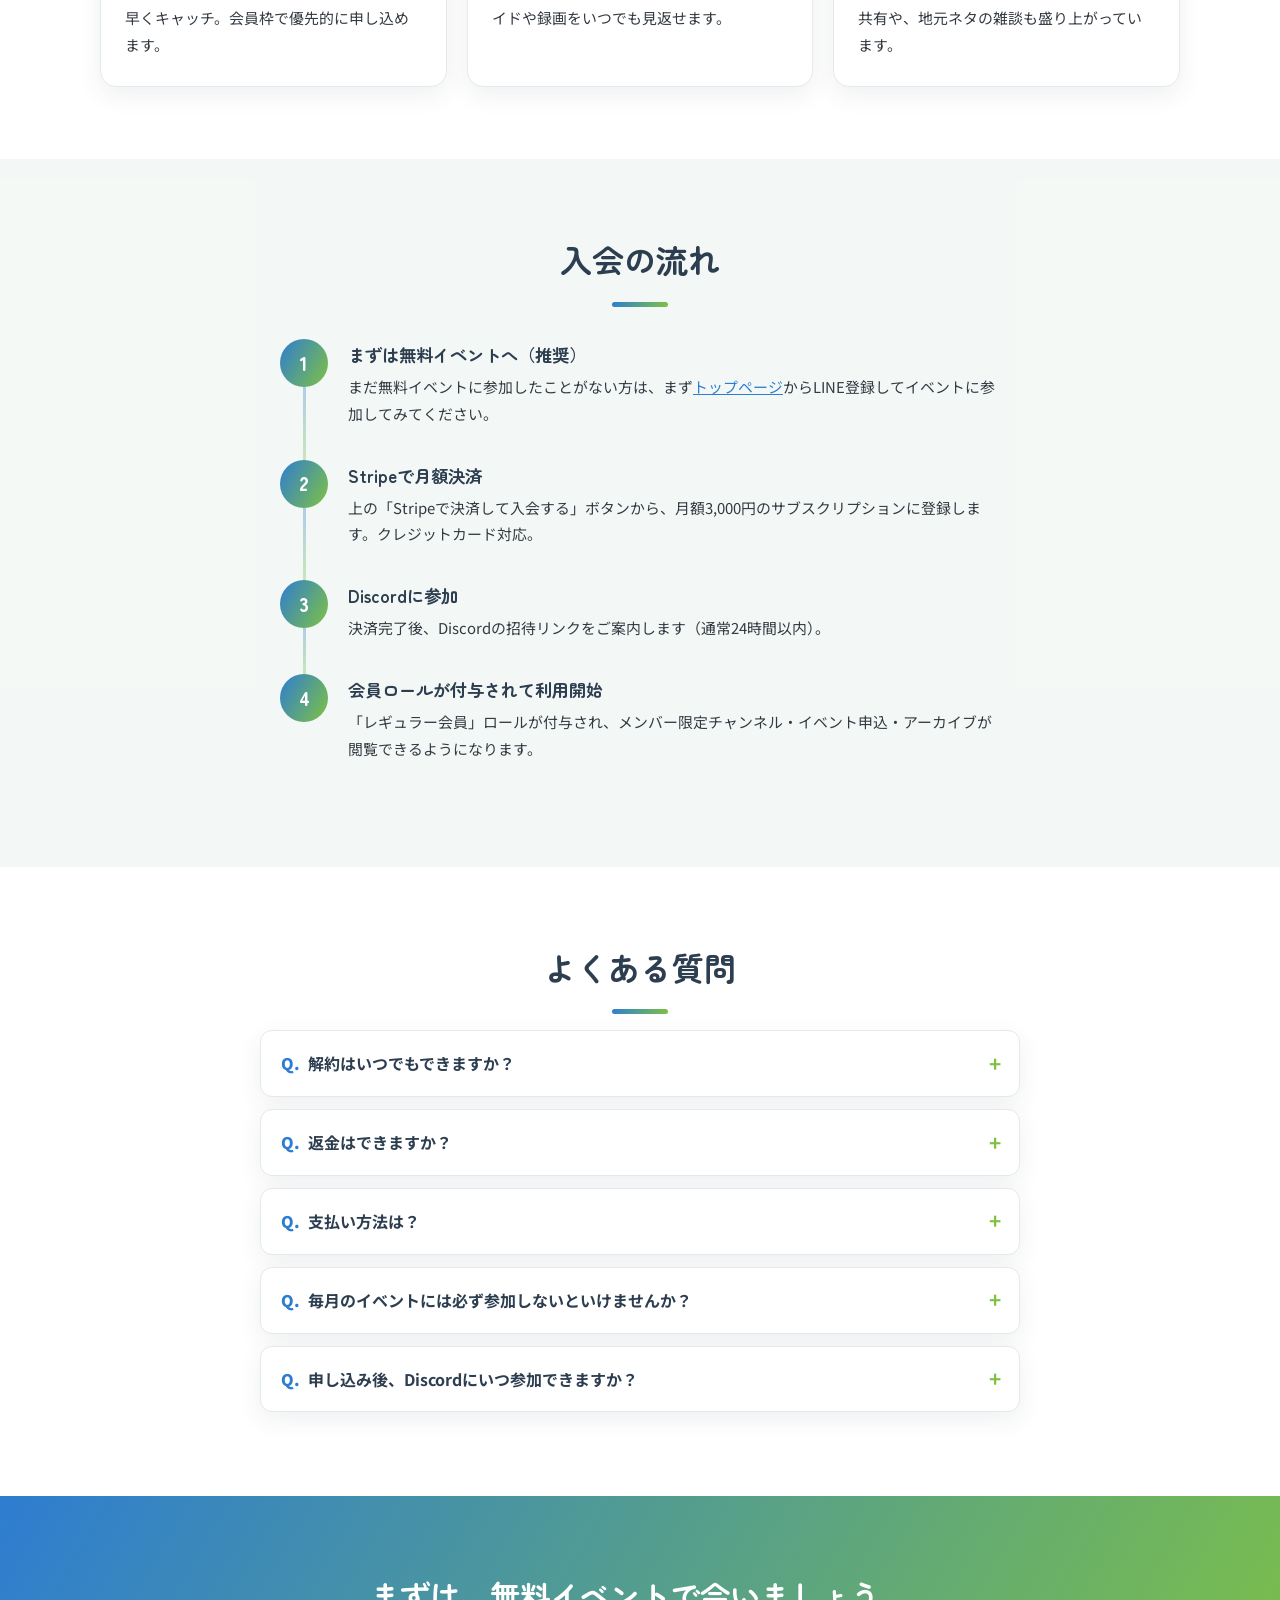
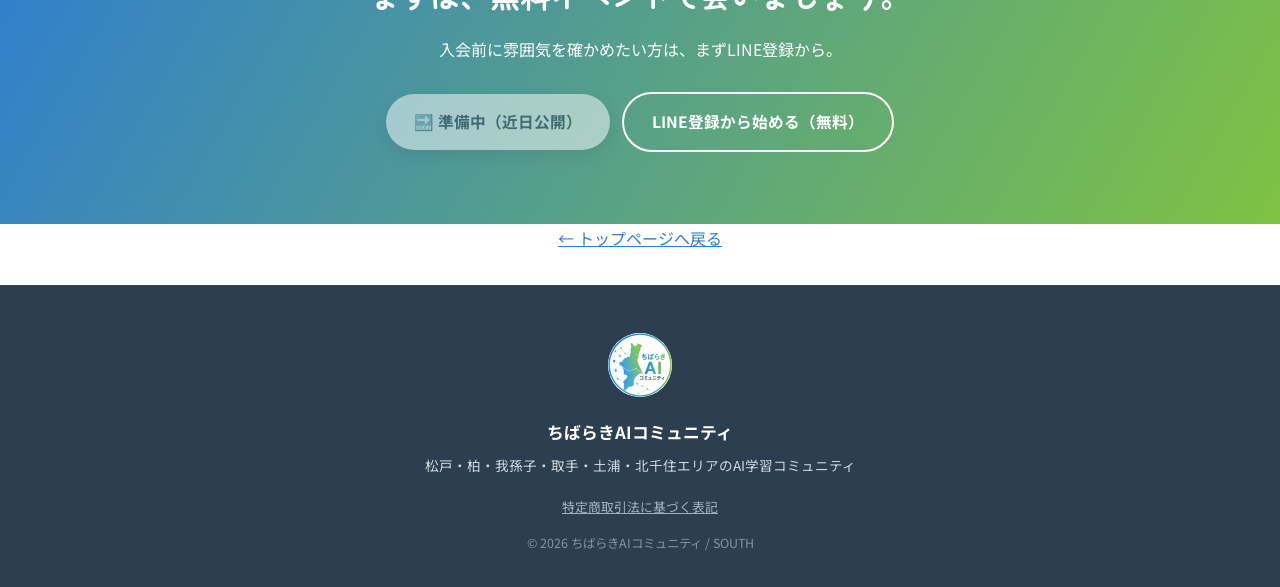
==== commit c52287e9: "fix: membership pricing card full-width in grid layout Co-Authored-By: Claude Sonnet 4.6 <noreply@an" ====
--- a/membership.html
+++ b/membership.html
@@ -48,7 +48,7 @@
     <!-- 価格カード -->
     <section class="section section-alt">
       <div class="section-inner">
-        <div class="pricing-grid" style="max-width: 480px; margin: 0 auto;">
+        <div class="pricing-grid" style="max-width: 480px; margin: 0 auto; grid-template-columns: 1fr;">
           <div class="price-card featured" style="width: 100%;">
             <div class="plan-badge">レギュラー会員</div>
             <h2 class="plan-name" style="font-size: 1.1rem; margin-bottom: 0.25rem;">月額サブスクリプション</h2>
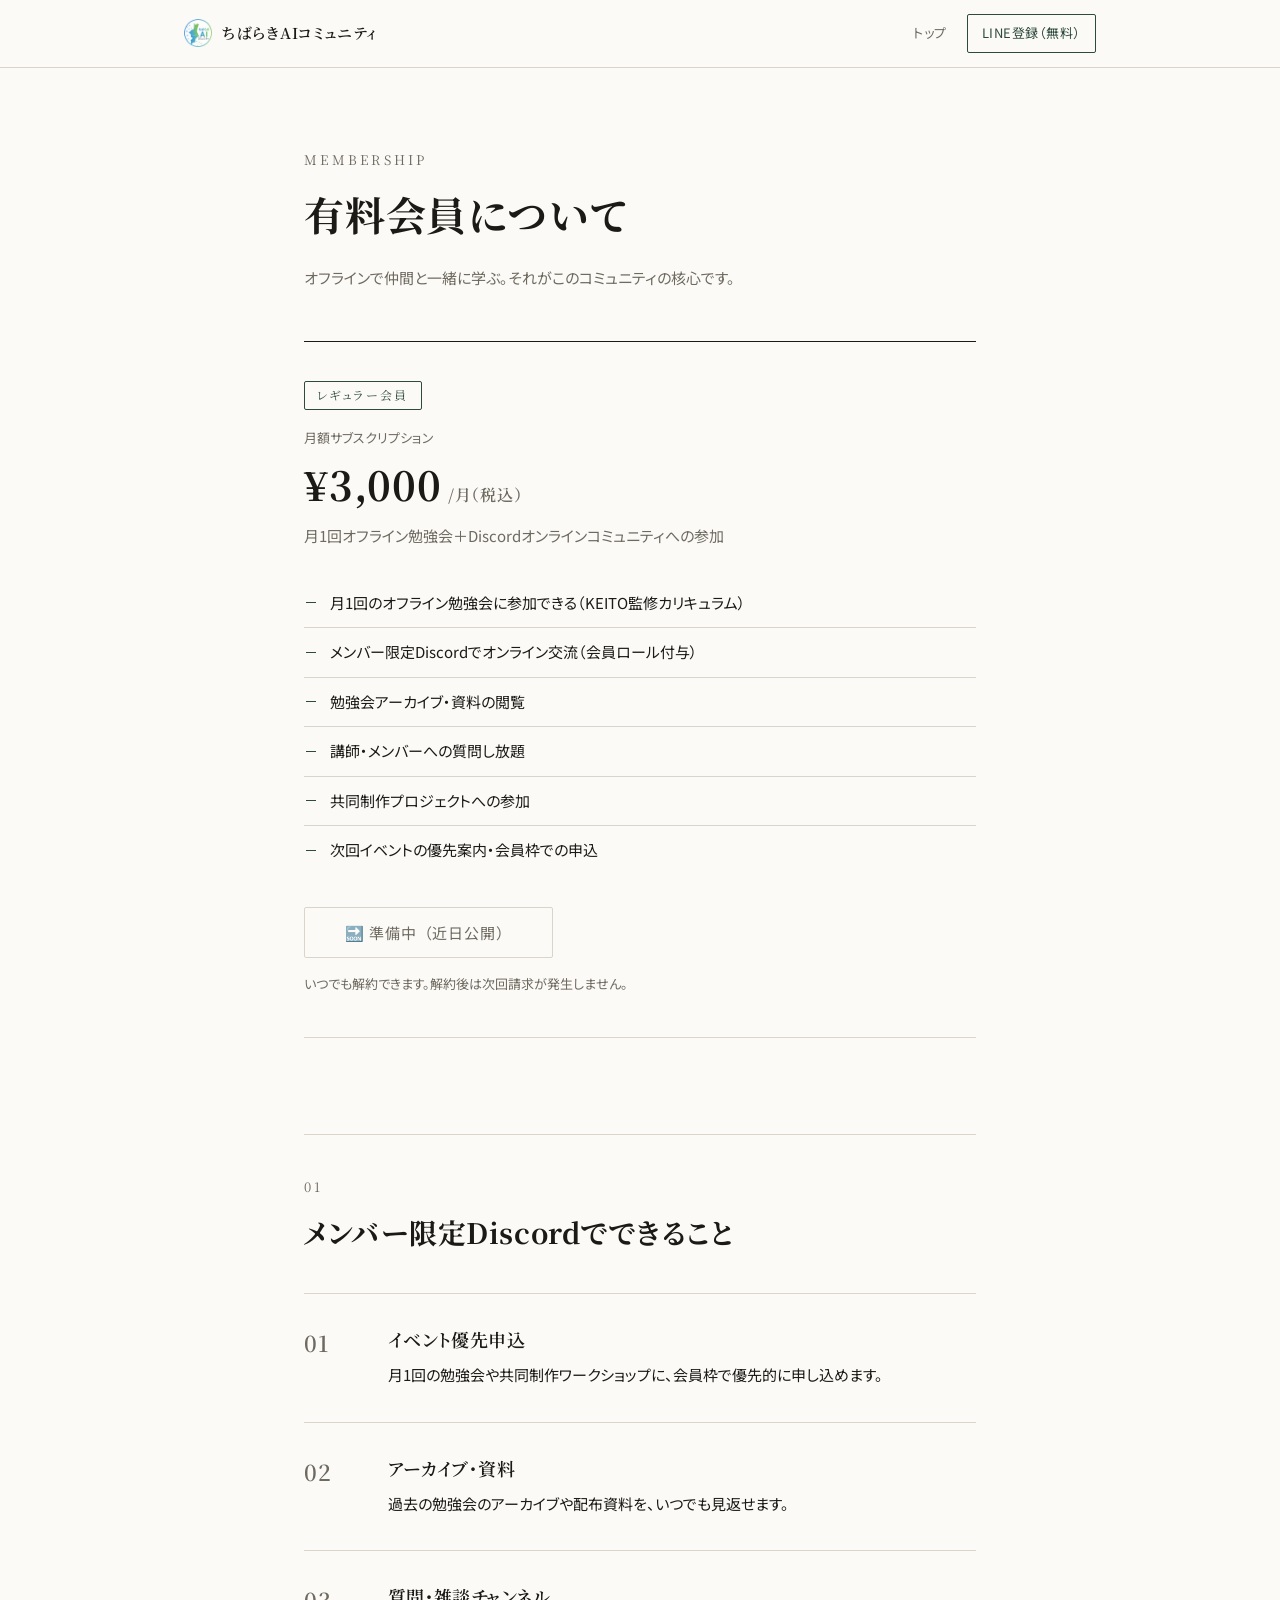
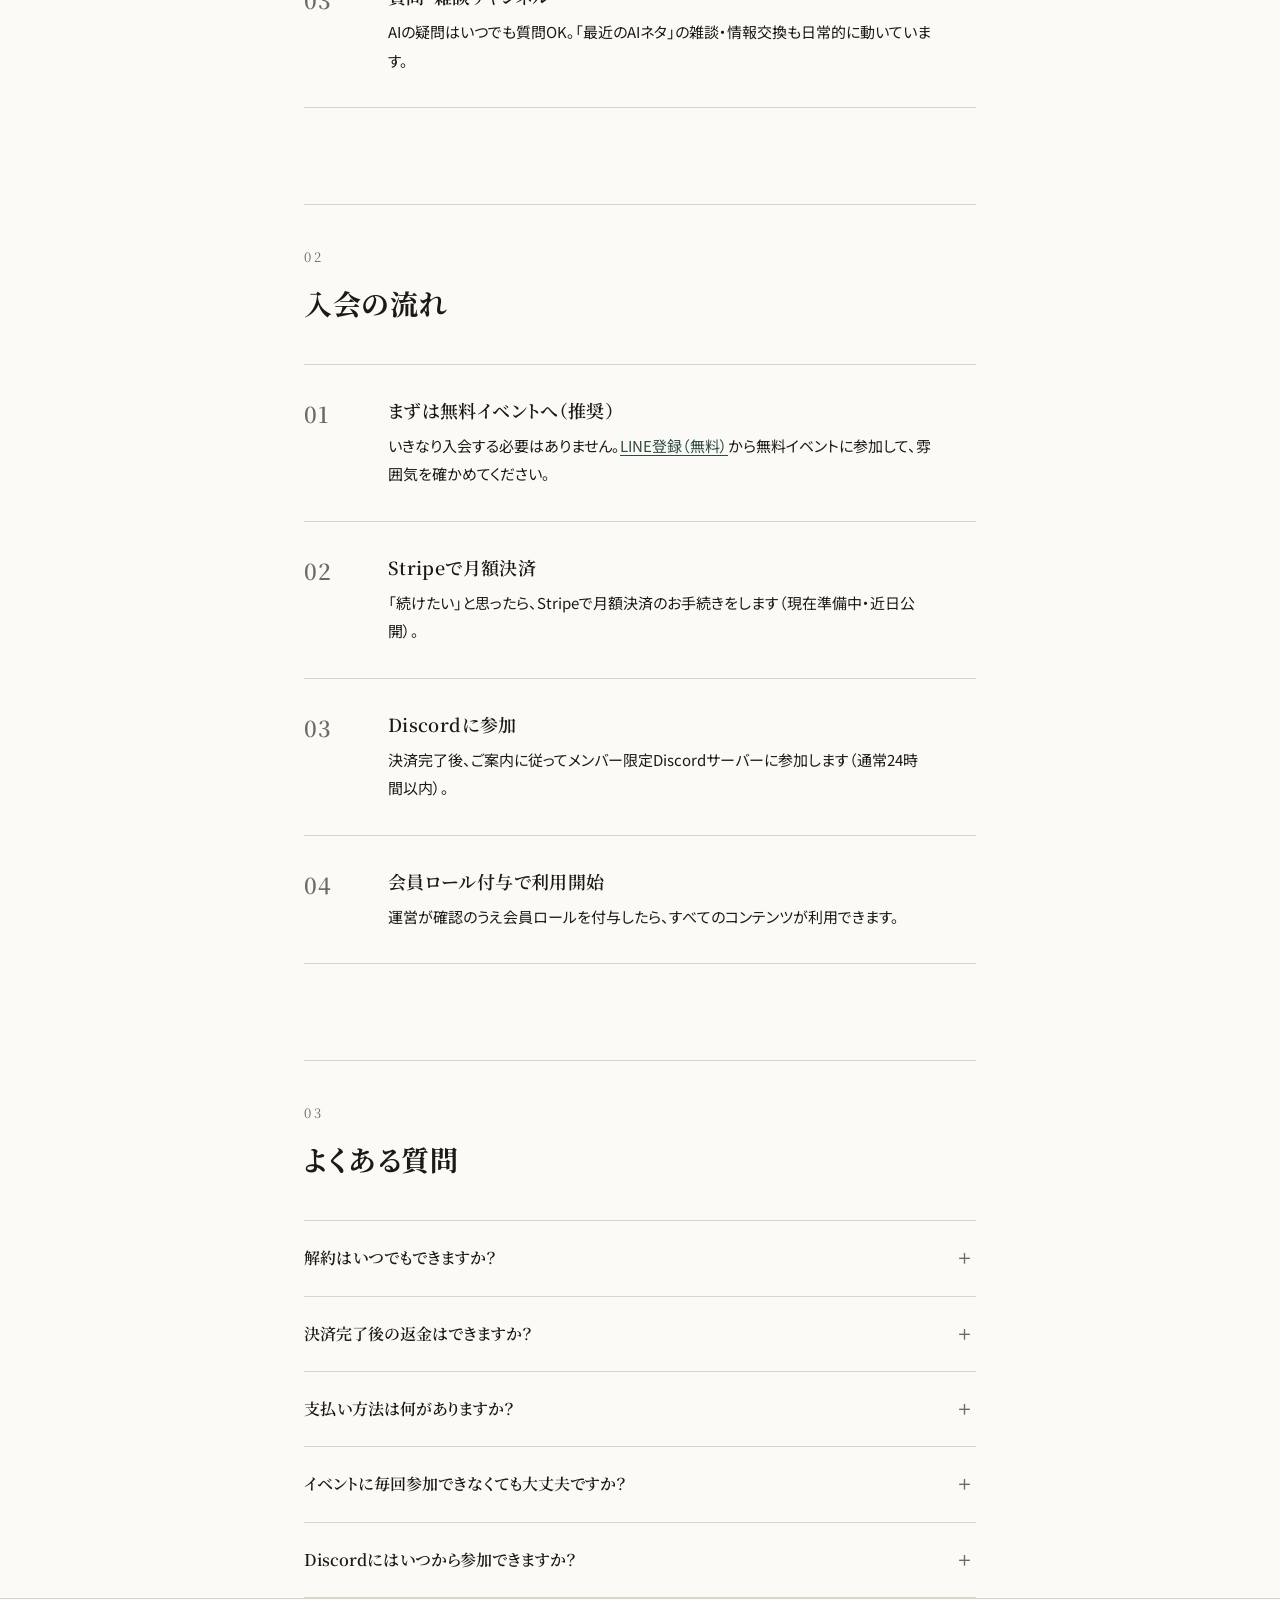
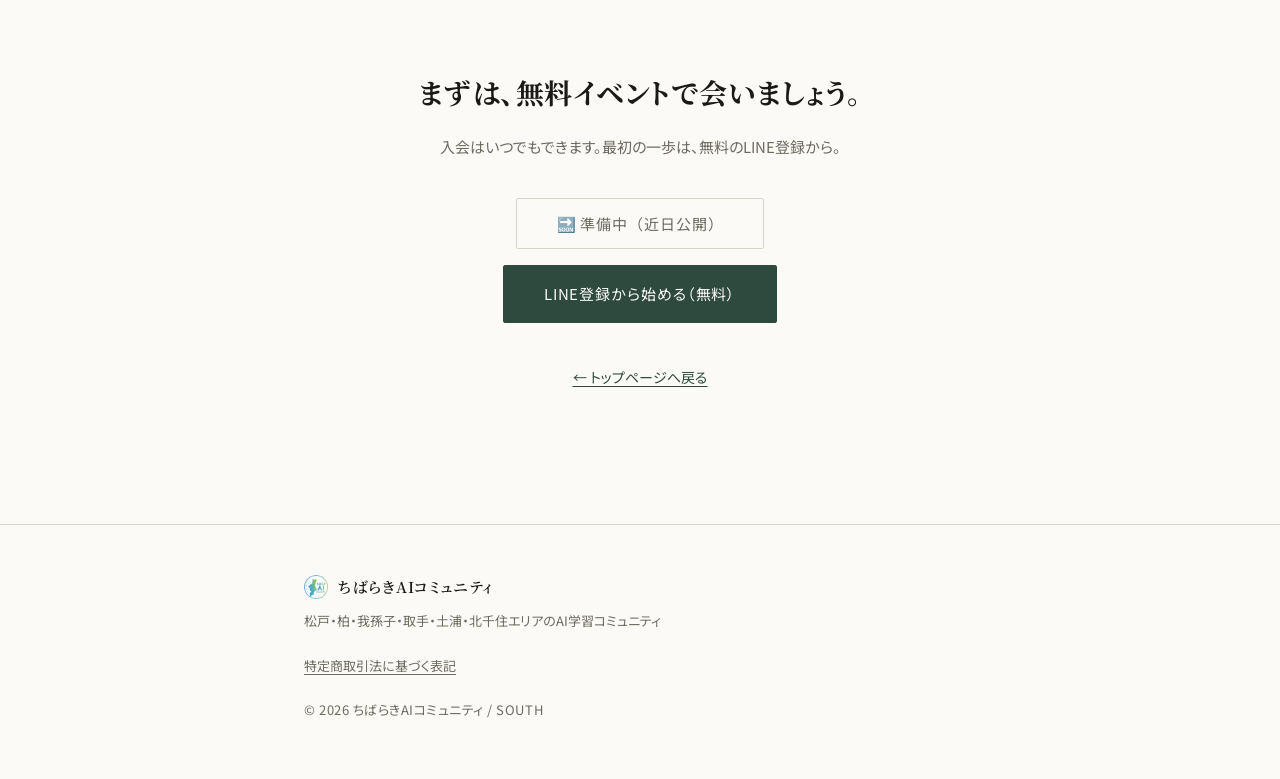
==== commit 66e86c2c: "design preview: v1 — ちばらきAI redesign (quality-web-jp) Co-Authored-By: Claude Opus 4.8 <noreply@anthr" ====
--- a/membership.html
+++ b/membership.html
@@ -4,16 +4,16 @@
   <meta charset="UTF-8">
   <meta name="viewport" content="width=device-width, initial-scale=1.0">
   <title>有料会員について｜ちばらきAIコミュニティ</title>
-  <meta name="description" content="ちばらきAIコミュニティの有料会員（月額3,000円）の詳細ページ。月1回オフライン勉強会・メンバー限定Discord・アーカイブ閲覧など。">
+  <meta name="description" content="ちばらきAIコミュニティの有料会員（月額3,000円・税込）のご案内。月1回のオフライン勉強会とDiscordオンラインコミュニティ。">
   <meta name="robots" content="noindex">
   <meta property="og:title" content="有料会員について｜ちばらきAIコミュニティ">
-  <meta property="og:description" content="月額3,000円。月2〜3回のAI勉強会・ワークショップ参加し放題、メンバー限定Discord、アーカイブ閲覧。">
   <meta property="og:type" content="website">
+  <meta property="og:image" content="assets/logo.png">
   <link rel="icon" type="image/png" href="assets/favicon.png">
   <link rel="apple-touch-icon" href="assets/apple-touch-icon.png">
   <link rel="preconnect" href="https://fonts.googleapis.com">
   <link rel="preconnect" href="https://fonts.gstatic.com" crossorigin>
-  <link href="https://fonts.googleapis.com/css2?family=Zen+Maru+Gothic:wght@500;700;900&family=Noto+Sans+JP:wght@400;500;700&display=swap" rel="stylesheet">
+  <link href="https://fonts.googleapis.com/css2?family=Noto+Serif+JP:wght@600;700&family=Noto+Sans+JP:wght@400;500&display=swap" rel="stylesheet">
   <link rel="stylesheet" href="style.css">
 </head>
 <body>
@@ -22,114 +22,110 @@
     <div class="header-inner">
       <a href="index.html" class="brand">
         <img src="assets/logo.webp" alt="ちばらきAIコミュニティ ロゴ" class="brand-logo">
-        <span class="brand-name">ちばらき<span class="brand-ai">AI</span>コミュニティ</span>
+        <span class="brand-name">ちばらきAIコミュニティ</span>
       </a>
-      <nav class="global-nav">
+      <nav class="site-nav" aria-label="メイン">
         <a href="index.html">トップ</a>
-        <a href="index.html#activities">活動内容</a>
-        <a href="index.html#supervisor">監修</a>
-        <a href="index.html#faq">FAQ</a>
+        <a class="nav-cta" href="https://lin.ee/UhTqLIS" target="_blank" rel="noopener noreferrer">LINE登録（無料）</a>
       </nav>
-      <a href="https://lin.ee/UhTqLIS" class="header-cta" target="_blank" rel="noopener noreferrer">LINE登録（無料）</a>
     </div>
   </header>
 
   <main>
 
-    <!-- ページヘッド -->
-    <section class="section" style="padding-top: 4rem; text-align: center;">
-      <div class="section-inner narrow center">
-        <img src="assets/logo.webp" alt="ちばらきAIコミュニティ" style="width:100px;height:100px;margin-bottom:1rem;filter:drop-shadow(0 6px 16px rgba(45,62,80,0.12));">
-        <h1 class="section-title">有料会員について</h1>
-        <p class="section-lead">オフラインで仲間と一緒に学ぶ。それがこのコミュニティの核心です。</p>
-      </div>
-    </section>
+    <section class="page-header">
+      <div class="container">
+        <span class="no">MEMBERSHIP</span>
+        <h1>有料会員について</h1>
+        <p class="lead">オフラインで仲間と一緒に学ぶ。それがこのコミュニティの核心です。</p>
 
-    <!-- 価格カード -->
-    <section class="section section-alt">
-      <div class="section-inner">
-        <div class="pricing-grid" style="max-width: 480px; margin: 0 auto; grid-template-columns: 1fr;">
-          <div class="price-card featured" style="width: 100%;">
-            <div class="plan-badge">レギュラー会員</div>
-            <h2 class="plan-name" style="font-size: 1.1rem; margin-bottom: 0.25rem;">月額サブスクリプション</h2>
-            <p class="plan-price"><span class="amount">¥3,000</span><span class="per">/月（税込）</span></p>
-            <p style="font-size: 0.85rem; color: var(--muted); margin-bottom: 1.5rem;">月1回オフライン勉強会＋Discordオンラインコミュニティへの参加</p>
-            <ul class="plan-features">
-              <li>月1回のオフライン勉強会に参加できる（KEITO監修カリキュラム）</li>
-              <li>メンバー限定Discordでオンライン交流（会員ロール付与）</li>
-              <li>勉強会アーカイブ・資料の閲覧</li>
-              <li>講師・メンバーへの質問し放題</li>
-              <li>共同制作プロジェクトへの参加</li>
-              <li>次回イベントの優先案内・会員枠での申込</li>
-            </ul>
-            <span class="btn btn-primary btn-block" style="opacity:0.5;cursor:not-allowed;pointer-events:none;">🔜 準備中（近日公開）</span>
-            <p class="plan-note">いつでも解約できます。解約後は次回請求が発生しません。</p>
-          </div>
+        <!-- 価格 -->
+        <div class="price-block">
+          <span class="price-badge">レギュラー会員</span>
+          <p class="price-kind">月額サブスクリプション</p>
+          <p class="price-figure">¥3,000<small>/月（税込）</small></p>
+          <p class="price-desc">月1回オフライン勉強会＋Discordオンラインコミュニティへの参加</p>
+          <ul class="benefit-list">
+            <li>月1回のオフライン勉強会に参加できる（KEITO監修カリキュラム）</li>
+            <li>メンバー限定Discordでオンライン交流（会員ロール付与）</li>
+            <li>勉強会アーカイブ・資料の閲覧</li>
+            <li>講師・メンバーへの質問し放題</li>
+            <li>共同制作プロジェクトへの参加</li>
+            <li>次回イベントの優先案内・会員枠での申込</li>
+          </ul>
+          <button class="btn btn-disabled" type="button" disabled aria-disabled="true">🔜 準備中（近日公開）</button>
+          <p class="cancel-note">いつでも解約できます。解約後は次回請求が発生しません。</p>
         </div>
       </div>
     </section>
 
-    <!-- 特典詳細 -->
-    <section class="section">
-      <div class="section-inner">
-        <h2 class="section-title">メンバー限定Discordでできること</h2>
-        <div class="card-grid three">
-          <div class="card">
-            <div class="card-icon icon-blue">
-              <svg viewBox="0 0 24 24" fill="none" stroke="currentColor" stroke-width="2" stroke-linecap="round" stroke-linejoin="round"><rect x="3" y="4" width="18" height="18" rx="2"/><path d="M16 2v4M8 2v4M3 10h18"/></svg>
+    <!-- Discordでできること -->
+    <section id="discord">
+      <div class="container">
+        <div class="section-heading">
+          <span class="no">01</span>
+          <h2>メンバー限定Discordでできること</h2>
+        </div>
+        <ol class="numbered-list">
+          <li>
+            <span class="num" aria-hidden="true">01</span>
+            <div>
+              <h3>イベント優先申込</h3>
+              <p>月1回の勉強会や共同制作ワークショップに、会員枠で優先的に申し込めます。</p>
             </div>
-            <h3>イベント優先申込</h3>
-            <p>勉強会・ワークショップの開催情報をいち早くキャッチ。会員枠で優先的に申し込めます。</p>
-          </div>
-          <div class="card">
-            <div class="card-icon icon-teal">
-              <svg viewBox="0 0 24 24" fill="none" stroke="currentColor" stroke-width="2" stroke-linecap="round" stroke-linejoin="round"><path d="M23 7l-7 5 7 5V7z"/><rect x="1" y="5" width="15" height="14" rx="2"/></svg>
+          </li>
+          <li>
+            <span class="num" aria-hidden="true">02</span>
+            <div>
+              <h3>アーカイブ・資料</h3>
+              <p>過去の勉強会のアーカイブや配布資料を、いつでも見返せます。</p>
             </div>
-            <h3>アーカイブ・資料</h3>
-            <p>参加できなかった回も安心。勉強会のスライドや録画をいつでも見返せます。</p>
-          </div>
-          <div class="card">
-            <div class="card-icon icon-green">
-              <svg viewBox="0 0 24 24" fill="none" stroke="currentColor" stroke-width="2" stroke-linecap="round" stroke-linejoin="round"><circle cx="12" cy="12" r="10"/><path d="M9.09 9a3 3 0 0 1 5.83 1c0 2-3 3-3 3"/><path d="M12 17h.01"/></svg>
+          </li>
+          <li>
+            <span class="num" aria-hidden="true">03</span>
+            <div>
+              <h3>質問・雑談チャンネル</h3>
+              <p>AIの疑問はいつでも質問OK。「最近のAIネタ」の雑談・情報交換も日常的に動いています。</p>
             </div>
-            <h3>質問・雑談チャンネル</h3>
-            <p>AIの疑問をいつでも質問OK。ツール情報の共有や、地元ネタの雑談も盛り上がっています。</p>
-          </div>
-        </div>
+          </li>
+        </ol>
       </div>
     </section>
 
     <!-- 入会の流れ -->
-    <section class="section section-alt">
-      <div class="section-inner">
-        <h2 class="section-title">入会の流れ</h2>
-        <ol class="steps">
-          <li class="step">
-            <div class="step-num">1</div>
-            <div class="step-body">
+    <section id="flow">
+      <div class="container">
+        <div class="section-heading">
+          <span class="no">02</span>
+          <h2>入会の流れ</h2>
+        </div>
+        <ol class="numbered-list">
+          <li>
+            <span class="num" aria-hidden="true">01</span>
+            <div>
               <h3>まずは無料イベントへ（推奨）</h3>
-              <p>まだ無料イベントに参加したことがない方は、まず<a href="index.html">トップページ</a>からLINE登録してイベントに参加してみてください。</p>
+              <p>いきなり入会する必要はありません。<a href="https://lin.ee/UhTqLIS" target="_blank" rel="noopener noreferrer">LINE登録（無料）</a>から無料イベントに参加して、雰囲気を確かめてください。</p>
             </div>
           </li>
-          <li class="step">
-            <div class="step-num">2</div>
-            <div class="step-body">
+          <li>
+            <span class="num" aria-hidden="true">02</span>
+            <div>
               <h3>Stripeで月額決済</h3>
-              <p>上の「Stripeで決済して入会する」ボタンから、月額3,000円のサブスクリプションに登録します。クレジットカード対応。</p>
+              <p>「続けたい」と思ったら、Stripeで月額決済のお手続きをします（現在準備中・近日公開）。</p>
             </div>
           </li>
-          <li class="step">
-            <div class="step-num">3</div>
-            <div class="step-body">
+          <li>
+            <span class="num" aria-hidden="true">03</span>
+            <div>
               <h3>Discordに参加</h3>
-              <p>決済完了後、Discordの招待リンクをご案内します（通常24時間以内）。</p>
+              <p>決済完了後、ご案内に従ってメンバー限定Discordサーバーに参加します（通常24時間以内）。</p>
             </div>
           </li>
-          <li class="step">
-            <div class="step-num">4</div>
-            <div class="step-body">
-              <h3>会員ロールが付与されて利用開始</h3>
-              <p>「レギュラー会員」ロールが付与され、メンバー限定チャンネル・イベント申込・アーカイブが閲覧できるようになります。</p>
+          <li>
+            <span class="num" aria-hidden="true">04</span>
+            <div>
+              <h3>会員ロール付与で利用開始</h3>
+              <p>運営が確認のうえ会員ロールを付与したら、すべてのコンテンツが利用できます。</p>
             </div>
           </li>
         </ol>
@@ -137,53 +133,61 @@
     </section>
 
     <!-- FAQ -->
-    <section class="section">
-      <div class="section-inner narrow">
-        <h2 class="section-title">よくある質問</h2>
-        <details class="faq-item">
-          <summary>解約はいつでもできますか？</summary>
-          <p>はい。Stripeの管理画面からいつでも解約できます。解約すると次回請求は発生せず、Discordの会員ロールが解除されます。日割り返金はありません。</p>
-        </details>
-        <details class="faq-item">
-          <summary>返金はできますか？</summary>
-          <p>サービスの性質上、決済完了後の返金はお受けしておりません。まずは無料イベントにご参加いただき、雰囲気を確かめてから入会されることをおすすめします。</p>
-        </details>
-        <details class="faq-item">
-          <summary>支払い方法は？</summary>
-          <p>クレジットカード（Stripe経由）のみ対応しています。</p>
-        </details>
-        <details class="faq-item">
-          <summary>毎月のイベントには必ず参加しないといけませんか？</summary>
-          <p>参加は任意です。参加できなかった回はアーカイブで見返せます。ただし、このコミュニティの核心はオフラインで実際に会うことです。ぜひ一度会場に来てみてください。</p>
-        </details>
-        <details class="faq-item">
-          <summary>申し込み後、Discordにいつ参加できますか？</summary>
-          <p>通常、決済確認後24時間以内にDiscordの招待リンクをご案内します。</p>
-        </details>
+    <section id="faq">
+      <div class="container">
+        <div class="section-heading">
+          <span class="no">03</span>
+          <h2>よくある質問</h2>
+        </div>
+        <div class="faq">
+          <details>
+            <summary>解約はいつでもできますか？</summary>
+            <p class="faq-answer">はい、Stripeの管理画面からいつでも解約できます。解約後、次回請求は発生しません。日割りによる返金は行っておりません。</p>
+          </details>
+          <details>
+            <summary>決済完了後の返金はできますか？</summary>
+            <p class="faq-answer">サービスの性質上、決済完了後の返金はお受けしておりません。</p>
+          </details>
+          <details>
+            <summary>支払い方法は何がありますか？</summary>
+            <p class="faq-answer">クレジットカード決済（Stripe）のみとなります。</p>
+          </details>
+          <details>
+            <summary>イベントに毎回参加できなくても大丈夫ですか？</summary>
+            <p class="faq-answer">イベント参加は任意で、アーカイブもあります。ただし、このコミュニティの核心はオフラインでの交流です。参加できるときはぜひ会場でお会いしましょう。</p>
+          </details>
+          <details>
+            <summary>Discordにはいつから参加できますか？</summary>
+            <p class="faq-answer">決済確認後、通常24時間以内にご参加いただけます。</p>
+          </details>
+        </div>
       </div>
     </section>
 
     <!-- 最終CTA -->
-    <section class="section cta-section">
-      <div class="section-inner narrow center">
-        <h2 class="cta-title">まずは、無料イベントで会いましょう。</h2>
-        <p>入会前に雰囲気を確かめたい方は、まずLINE登録から。</p>
-        <div class="hero-actions">
-          <span class="btn btn-primary" style="opacity:0.5;cursor:not-allowed;pointer-events:none;">🔜 準備中（近日公開）</span>
-          <a href="https://lin.ee/UhTqLIS" class="btn btn-ghost" target="_blank" rel="noopener noreferrer">LINE登録から始める（無料）</a>
-        </div>
+    <section class="final-cta">
+      <div class="container">
+        <h2>まずは、無料イベントで会いましょう。</h2>
+        <p>入会はいつでもできます。最初の一歩は、無料のLINE登録から。</p>
+        <p style="margin-bottom: 16px;">
+          <button class="btn btn-disabled" type="button" disabled aria-disabled="true">🔜 準備中（近日公開）</button>
+        </p>
+        <p>
+          <a class="btn btn-primary" href="https://lin.ee/UhTqLIS" target="_blank" rel="noopener noreferrer">LINE登録から始める（無料）</a>
+        </p>
+        <p style="margin-top: 40px;"><a class="back-link" href="index.html">← トップページへ戻る</a></p>
       </div>
     </section>
-
-    <p style="text-align:center; margin-bottom: 2rem;"><a href="index.html">← トップページへ戻る</a></p>
 
   </main>
 
   <footer class="site-footer">
     <div class="footer-inner">
-      <img src="assets/logo.webp" alt="" class="footer-logo">
-      <p class="footer-name">ちばらきAIコミュニティ</p>
-      <p class="footer-desc">松戸・柏・我孫子・取手・土浦・北千住エリアのAI学習コミュニティ</p>
+      <p class="footer-brand">
+        <img src="assets/logo.webp" alt="">
+        <span>ちばらきAIコミュニティ</span>
+      </p>
+      <p class="footer-area">松戸・柏・我孫子・取手・土浦・北千住エリアのAI学習コミュニティ</p>
       <p class="footer-links"><a href="tokushoho.html">特定商取引法に基づく表記</a></p>
       <p class="copyright">&copy; 2026 ちばらきAIコミュニティ / SOUTH</p>
     </div>
--- a/style.css
+++ b/style.css
@@ -1,799 +1,628 @@
-/* ちばらきAIコミュニティ サイトスタイル
-   ブランドカラー: ブルー #2e7dd1 → グリーン #7fc243 のグラデーション */
+/* quality-web-jp · macrostructure: Long Document · tone: minimal-editorial · ref: 文芸誌/リトルプレスの誌面組版 */
+
+/* ============================================================
+   ちばらきAIコミュニティ — v1: Minimal Editorial
+   紙色の背景・明朝見出し・極細罫・大きな余白。影なし・角丸ほぼ無し。
+   ============================================================ */
 
 :root {
-  --blue: #2e7dd1;
-  --green: #7fc243;
-  --navy: #2d3e50;
-  --text: #333a42;
-  --muted: #6b7684;
-  --bg: #ffffff;
-  --bg-alt: #f2f8f5;
-  --border: #e3e9ef;
-  --gradient: linear-gradient(120deg, var(--blue), var(--green));
-  --radius: 16px;
-  --shadow: 0 8px 24px rgba(45, 62, 80, 0.08);
+  --bg:      #FBFAF6;
+  --surface: #FFFFFF;
+  --ink:     #1B1A17;
+  --muted:   #6E6A60;
+  --rule:    #D9D5C9;
+  --accent:  #2E4A3F;
+
+  --serif: "Noto Serif JP", "Hiragino Mincho ProN", serif;
+  --sans:  "Noto Sans JP", "Hiragino Kaku Gothic ProN", sans-serif;
+
+  --measure: 68ch;
+  --section-gap: 96px;
 }
 
 * { margin: 0; padding: 0; box-sizing: border-box; }
 
-html { scroll-behavior: smooth; scroll-padding-top: 80px; }
+html { scroll-behavior: smooth; }
 
 body {
-  font-family: "Noto Sans JP", "Hiragino Kaku Gothic ProN", sans-serif;
-  color: var(--text);
   background: var(--bg);
-  line-height: 1.8;
-  overflow-wrap: break-word;
-}
-
-h1, h2, h3, .brand-name, .plan-name {
-  font-family: "Zen Maru Gothic", "Noto Sans JP", sans-serif;
-}
-
-img { max-width: 100%; height: auto; }
-a { color: var(--blue); }
-
-/* ---------- Three.js 動的背景 ---------- */
-#bg-canvas {
-  position: fixed;
-  inset: 0;
-  width: 100%;
-  height: 100%;
-  z-index: -1;
-  pointer-events: none;
-}
-
-/* ---------- ヘッダー ---------- */
+  color: var(--ink);
+  font-family: var(--sans);
+  font-weight: 400;
+  line-height: 1.9;
+  font-feature-settings: "palt";
+  -webkit-font-smoothing: antialiased;
+  font-size: 16px;
+}
+
+img { max-width: 100%; height: auto; display: block; }
+
+a { color: var(--accent); text-decoration: underline; text-underline-offset: 3px; text-decoration-thickness: 1px; }
+a:hover { text-decoration-thickness: 2px; }
+
+::selection { background: var(--accent); color: var(--bg); }
+
+/* ---------- 見出し（明朝・italicにしない） ---------- */
+h1, h2, h3 {
+  font-family: var(--serif);
+  font-style: normal;
+  font-weight: 600;
+  line-height: 1.5;
+  letter-spacing: 0.02em;
+}
+
+/* ---------- レイアウト骨格 ---------- */
+.container {
+  max-width: 720px;
+  margin: 0 auto;
+  padding: 0 24px;
+}
+
+main section { padding: var(--section-gap) 0 0; }
+main section:last-of-type { padding-bottom: var(--section-gap); }
+
+/* 章番号つき見出し */
+.section-heading {
+  border-top: 1px solid var(--rule);
+  padding-top: 40px;
+  margin-bottom: 40px;
+}
+.section-heading .no {
+  display: block;
+  font-family: var(--serif);
+  font-size: 0.8125rem;
+  letter-spacing: 0.25em;
+  color: var(--muted);
+  margin-bottom: 12px;
+}
+.section-heading h2 {
+  font-size: 1.75rem;
+  font-weight: 700;
+}
+
+.lead {
+  color: var(--muted);
+  font-size: 0.9375rem;
+  margin-bottom: 32px;
+  max-width: var(--measure);
+}
+
+/* ============================================================
+   ヘッダ
+   ============================================================ */
 .site-header {
+  border-bottom: 1px solid var(--rule);
+  background: var(--bg);
   position: sticky;
   top: 0;
-  z-index: 100;
-  background: rgba(255, 255, 255, 0.92);
-  backdrop-filter: blur(8px);
-  border-bottom: 1px solid var(--border);
-}
-
+  z-index: 10;
+}
 .header-inner {
-  max-width: 1080px;
+  max-width: 960px;
   margin: 0 auto;
-  padding: 10px 20px;
+  padding: 14px 24px;
   display: flex;
   align-items: center;
-  gap: 20px;
-}
-
+  gap: 24px;
+  flex-wrap: wrap;
+}
 .brand {
   display: flex;
   align-items: center;
   gap: 10px;
   text-decoration: none;
-}
-
-.brand-logo { width: 40px; height: 40px; }
-
+  color: var(--ink);
+}
+.brand-logo { width: 28px; height: 28px; }
 .brand-name {
+  font-family: var(--serif);
+  font-weight: 600;
+  font-size: 0.9375rem;
+  letter-spacing: 0.06em;
+}
+.site-nav {
+  margin-left: auto;
+  display: flex;
+  align-items: center;
+  gap: 20px;
+  flex-wrap: wrap;
+}
+.site-nav a {
+  font-size: 0.8125rem;
+  color: var(--muted);
+  text-decoration: none;
+  letter-spacing: 0.04em;
+}
+.site-nav a:hover { color: var(--accent); text-decoration: underline; text-underline-offset: 4px; }
+.nav-cta {
+  color: var(--accent) !important;
+  border: 1px solid var(--accent);
+  border-radius: 2px;
+  padding: 6px 14px;
+}
+.nav-cta:hover { background: var(--accent); color: var(--bg) !important; text-decoration: none !important; }
+
+/* ============================================================
+   ボタン（塗り最小限・影なし）
+   ============================================================ */
+.btn {
+  display: inline-block;
+  font-family: var(--sans);
+  font-size: 0.9375rem;
+  letter-spacing: 0.06em;
+  padding: 14px 40px;
+  border: 1px solid var(--accent);
+  border-radius: 2px;
+  color: var(--accent);
+  background: transparent;
+  text-decoration: none;
+  cursor: pointer;
+  transition: transform 0.15s ease, background-color 0.15s ease, color 0.15s ease;
+}
+.btn:hover { transform: scale(0.97); background: var(--accent); color: var(--bg); }
+
+.btn-primary {
+  background: var(--accent);
+  color: var(--bg);
+}
+.btn-primary:hover { background: #24382F; border-color: #24382F; }
+
+.btn-disabled,
+.btn[disabled] {
+  border-color: var(--rule);
+  color: var(--muted);
+  background: transparent;
+  cursor: not-allowed;
+}
+.btn-disabled:hover,
+.btn[disabled]:hover { transform: none; background: transparent; color: var(--muted); }
+
+.cta-sub {
+  font-size: 0.8125rem;
+  color: var(--muted);
+  margin-top: 12px;
+}
+
+/* ============================================================
+   ヒーロー（タイポと余白で見せる）
+   ============================================================ */
+.hero {
+  padding: 88px 0 0;
+}
+.hero-logo {
+  width: 56px;
+  height: 56px;
+  margin-bottom: 32px;
+}
+.hero-lead {
+  font-family: var(--serif);
+  font-size: 1rem;
+  letter-spacing: 0.12em;
+  color: var(--muted);
+  margin-bottom: 16px;
+}
+.hero h1 {
+  font-size: clamp(2rem, 6vw, 3.125rem);
   font-weight: 700;
-  font-size: 1.05rem;
-  color: var(--navy);
-  white-space: nowrap;
-  display: none;
-}
-
-@media (min-width: 480px) {
-  .brand-name { display: inline; }
-}
-
-.brand-ai {
-  background: var(--gradient);
-  -webkit-background-clip: text;
-  background-clip: text;
-  color: transparent;
-  font-weight: 900;
-  padding: 0 2px;
-}
-
-.global-nav {
-  display: none;
-  margin-left: auto;
-  gap: 22px;
-}
-
-.global-nav a {
-  text-decoration: none;
-  color: var(--text);
-  font-size: 0.92rem;
-  font-weight: 500;
-}
-
-.global-nav a:hover { color: var(--blue); }
-
-.header-cta {
-  margin-left: auto;
-  background: var(--gradient);
-  color: #fff;
-  text-decoration: none;
-  font-weight: 700;
-  font-size: 0.9rem;
-  padding: 9px 20px;
-  border-radius: 999px;
-  white-space: nowrap;
-}
-
-@media (min-width: 900px) {
-  .global-nav { display: flex; }
-  .header-cta { margin-left: 0; }
-}
-
-/* ---------- ヒーロー ---------- */
-.hero {
-  background:
-    radial-gradient(circle at 15% 20%, rgba(46, 125, 209, 0.08), transparent 45%),
-    radial-gradient(circle at 85% 80%, rgba(127, 194, 67, 0.10), transparent 45%);
-  padding: 64px 20px 56px;
-  text-align: center;
-}
-
-.hero-inner { max-width: 760px; margin: 0 auto; }
-
-.hero-logo {
-  width: 180px;
-  height: 180px;
-  margin-bottom: 24px;
-  filter: drop-shadow(0 10px 24px rgba(45, 62, 80, 0.12));
-}
-
-.hero-lead {
-  font-size: 1.05rem;
-  font-weight: 500;
-  color: var(--muted);
-}
-
-.hero-title {
-  font-size: clamp(1.55rem, 7.5vw, 3rem);
-  font-weight: 900;
-  color: var(--navy);
-  margin: 4px 0 20px;
-  letter-spacing: 0;
-  text-wrap: balance;
-}
-
-.gradient-text {
-  background: var(--gradient);
-  -webkit-background-clip: text;
-  background-clip: text;
-  color: transparent;
-}
-
-.hero-lead { word-break: keep-all; }
-
-.hero-copy { font-size: 1rem; margin-bottom: 24px; word-break: keep-all; text-wrap: balance; }
-
-.area-chips {
-  list-style: none;
+  letter-spacing: 0.04em;
+  margin-bottom: 28px;
+}
+.hero-copy {
+  font-size: 1.0625rem;
+  max-width: var(--measure);
+  margin-bottom: 36px;
+}
+.area-line {
   display: flex;
   flex-wrap: wrap;
-  justify-content: center;
-  gap: 6px;
-  margin-bottom: 32px;
-}
-
-.area-chips li {
-  background: #fff;
-  border: 1.5px solid var(--blue);
-  color: var(--blue);
+  align-items: baseline;
+  gap: 8px 0;
+  font-family: var(--serif);
+  font-size: 0.9375rem;
+  letter-spacing: 0.08em;
+  color: var(--ink);
+  margin-bottom: 44px;
+}
+.area-line .sep { color: var(--rule); margin: 0 10px; }
+.hero-note {
+  font-size: 0.8125rem;
+  color: var(--muted);
+  margin-top: 20px;
+  padding-left: 14px;
+  border-left: 2px solid var(--rule);
+}
+
+/* お知らせ行 */
+.notice {
+  margin-top: 72px;
+  border-top: 1px solid var(--rule);
+  border-bottom: 1px solid var(--rule);
+  padding: 16px 0;
+  display: flex;
+  align-items: baseline;
+  gap: 14px;
+  flex-wrap: wrap;
+  font-size: 0.875rem;
+}
+.notice-tag {
+  font-family: var(--serif);
+  font-size: 0.75rem;
+  letter-spacing: 0.2em;
+  color: var(--accent);
+  border: 1px solid var(--accent);
+  border-radius: 2px;
+  padding: 2px 10px;
+  white-space: nowrap;
+}
+
+/* ============================================================
+   番号付き段落リスト（3列カードの代わり）
+   ============================================================ */
+.numbered-list { list-style: none; }
+.numbered-list > li {
+  display: grid;
+  grid-template-columns: 64px 1fr;
+  gap: 20px;
+  padding: 32px 0;
+  border-top: 1px solid var(--rule);
+}
+.numbered-list > li:last-child { border-bottom: 1px solid var(--rule); }
+.numbered-list .num {
+  font-family: var(--serif);
+  font-size: 1.375rem;
+  font-weight: 600;
+  color: var(--muted);
+  letter-spacing: 0.05em;
+  line-height: 1.5;
+}
+.numbered-list h3 {
+  font-size: 1.125rem;
+  font-weight: 600;
+  margin-bottom: 8px;
+}
+.numbered-list p {
+  font-size: 0.9375rem;
+  color: var(--ink);
+  max-width: var(--measure);
+}
+
+.section-note {
+  font-size: 0.875rem;
+  color: var(--muted);
+  margin-top: 28px;
+  padding-left: 14px;
+  border-left: 2px solid var(--rule);
+}
+
+/* ============================================================
+   コンセプト（引用・リード主体）
+   ============================================================ */
+.concept-quote {
+  font-family: var(--serif);
+  font-style: normal;
+  font-size: 1.25rem;
+  font-weight: 600;
+  line-height: 2;
+  max-width: var(--measure);
+  margin: 0 0 48px;
+  padding-left: 20px;
+  border-left: 2px solid var(--accent);
+}
+
+/* ============================================================
+   監修（写真＋略歴）
+   ============================================================ */
+.supervisor {
+  display: grid;
+  grid-template-columns: 180px 1fr;
+  gap: 36px;
+  align-items: start;
+}
+.supervisor-photo img {
+  width: 100%;
+  border-radius: 2px;
+  border: 1px solid var(--rule);
+}
+.supervisor-photo figcaption {
+  font-size: 0.75rem;
+  color: var(--muted);
+  margin-top: 8px;
+  letter-spacing: 0.04em;
+}
+.supervisor-name {
+  font-family: var(--serif);
+  font-size: 1.375rem;
   font-weight: 700;
-  font-size: 0.78rem;
-  padding: 3px 8px;
-  border-radius: 999px;
-  white-space: nowrap;
-}
-
-.area-chips li:nth-child(even) {
-  border-color: var(--green);
-  color: #5a9a22;
-}
-
-.hero-actions {
-  display: flex;
-  flex-direction: column;
-  align-items: center;
-  gap: 12px;
-}
-
-@media (min-width: 640px) {
-  .hero-actions { flex-direction: row; justify-content: center; }
-}
-
-.hero-note {
-  margin-top: 14px;
-  font-size: 0.85rem;
-  color: var(--muted);
-}
-
-/* ---------- ボタン ---------- */
-.btn {
-  display: inline-block;
-  text-decoration: none;
+  letter-spacing: 0.06em;
+}
+.supervisor-title {
+  font-size: 0.8125rem;
+  color: var(--muted);
+  margin-bottom: 20px;
+}
+.supervisor-bio {
+  font-size: 0.9375rem;
+  max-width: var(--measure);
+}
+
+/* ============================================================
+   FAQ
+   ============================================================ */
+.faq details {
+  border-top: 1px solid var(--rule);
+}
+.faq details:last-of-type { border-bottom: 1px solid var(--rule); }
+.faq summary {
+  font-family: var(--serif);
+  font-weight: 600;
+  font-size: 1rem;
+  padding: 22px 36px 22px 0;
+  cursor: pointer;
+  list-style: none;
+  position: relative;
+}
+.faq summary::-webkit-details-marker { display: none; }
+.faq summary::after {
+  content: "＋";
+  position: absolute;
+  right: 4px;
+  top: 50%;
+  transform: translateY(-50%);
+  color: var(--muted);
+  font-family: var(--sans);
+  font-size: 0.9375rem;
+}
+.faq details[open] summary::after { content: "－"; }
+.faq .faq-answer {
+  padding: 0 0 26px;
+  font-size: 0.9375rem;
+  color: var(--ink);
+  max-width: var(--measure);
+}
+
+/* ============================================================
+   最終CTA
+   ============================================================ */
+.final-cta {
+  text-align: center;
+  border-top: 1px solid var(--rule);
+  padding-top: 72px !important;
+}
+.final-cta h2 {
+  font-size: 1.75rem;
   font-weight: 700;
-  padding: 14px 28px;
-  border-radius: 999px;
-  font-size: 0.98rem;
-  border: none;
-  cursor: pointer;
-  transition: transform 0.15s ease, box-shadow 0.15s ease;
-}
-
-.btn-primary {
-  background: var(--gradient);
-  color: #fff;
-  box-shadow: 0 6px 18px rgba(46, 125, 209, 0.32);
-}
-
-.btn-primary:hover { transform: translateY(-2px); }
-
-.btn-ghost {
-  background: #fff;
-  color: var(--navy);
-  border: 2px solid var(--navy);
-}
-
-.btn-ghost:hover { transform: translateY(-2px); }
-
-.btn-disabled {
-  background: #e6eaee;
-  color: #9aa4ae;
-  cursor: not-allowed;
-}
-
-.btn-block { display: block; text-align: center; width: 100%; }
-
-/* ---------- お知らせバー ---------- */
-.notice-bar {
-  background: var(--navy);
-  color: #fff;
+  margin-bottom: 20px;
+}
+.final-cta p {
+  color: var(--muted);
+  font-size: 0.9375rem;
+  margin-bottom: 36px;
+}
+
+/* ============================================================
+   フッタ
+   ============================================================ */
+.site-footer {
+  border-top: 1px solid var(--rule);
+  padding: 48px 0 56px;
+  font-size: 0.8125rem;
+  color: var(--muted);
+}
+.footer-inner {
+  max-width: 720px;
+  margin: 0 auto;
+  padding: 0 24px;
+}
+.footer-brand {
   display: flex;
   align-items: center;
-  justify-content: center;
-  flex-wrap: wrap;
   gap: 10px;
-  padding: 12px 20px;
-  font-size: 0.92rem;
-  text-align: center;
-}
-
-.notice-tag {
-  background: var(--green);
-  color: #fff;
+  color: var(--ink);
+  margin-bottom: 8px;
+}
+.footer-brand img { width: 24px; height: 24px; }
+.footer-brand span {
+  font-family: var(--serif);
+  font-weight: 600;
+  font-size: 0.9375rem;
+  letter-spacing: 0.06em;
+}
+.footer-area { margin-bottom: 20px; }
+.footer-links { margin-bottom: 20px; }
+.footer-links a { color: var(--muted); }
+.copyright { letter-spacing: 0.04em; }
+
+/* ============================================================
+   下層ページ共通（membership / tokushoho / thanks）
+   ============================================================ */
+.page-header {
+  padding: 80px 0 0;
+}
+.page-header .no {
+  display: block;
+  font-family: var(--serif);
+  font-size: 0.8125rem;
+  letter-spacing: 0.25em;
+  color: var(--muted);
+  margin-bottom: 12px;
+}
+.page-header h1 {
+  font-size: clamp(1.75rem, 5vw, 2.5rem);
   font-weight: 700;
-  font-size: 0.78rem;
+  margin-bottom: 20px;
+}
+.page-header .lead { margin-bottom: 0; }
+
+/* 価格ブロック（膜のない書類的な枠） */
+.price-block {
+  margin-top: 48px;
+  border-top: 1px solid var(--ink);
+  border-bottom: 1px solid var(--rule);
+  padding: 36px 0 40px;
+}
+.price-badge {
+  display: inline-block;
+  font-family: var(--serif);
+  font-size: 0.75rem;
+  letter-spacing: 0.2em;
+  color: var(--accent);
+  border: 1px solid var(--accent);
+  border-radius: 2px;
   padding: 2px 12px;
-  border-radius: 999px;
-  white-space: nowrap;
-}
-
-/* ---------- セクション共通 ---------- */
-.section { padding: 72px 20px; background: rgba(255, 255, 255, 0.82); }
-.section-alt { background: rgba(242, 248, 245, 0.88); }
-.section-inner { max-width: 1080px; margin: 0 auto; }
-.section-inner.narrow { max-width: 760px; }
-.section-inner.center, .center { text-align: center; }
-
-.section-title {
-  font-size: clamp(1.25rem, 4.5vw, 2rem);
+  margin-bottom: 16px;
+}
+.price-kind {
+  font-size: 0.8125rem;
+  color: var(--muted);
+  margin-bottom: 8px;
+}
+.price-figure {
+  font-family: var(--serif);
+  font-size: 2.5rem;
   font-weight: 700;
-  color: var(--navy);
-  text-align: center;
-  margin-bottom: 16px;
+  letter-spacing: 0.02em;
+  line-height: 1.3;
+}
+.price-figure small {
+  font-size: 1rem;
+  font-weight: 600;
+  color: var(--muted);
+  margin-left: 6px;
+}
+.price-desc {
+  font-size: 0.9375rem;
+  color: var(--muted);
+  margin: 12px 0 28px;
+}
+.benefit-list {
+  list-style: none;
+  margin-bottom: 32px;
+}
+.benefit-list li {
   position: relative;
-  padding-bottom: 18px;
-  text-wrap: balance;
-  word-break: keep-all;
-}
-
-.section-title::after {
+  padding: 10px 0 10px 26px;
+  font-size: 0.9375rem;
+  border-top: 1px solid var(--rule);
+}
+.benefit-list li:first-child { border-top: none; }
+.benefit-list li::before {
   content: "";
   position: absolute;
-  left: 50%;
-  bottom: 0;
-  transform: translateX(-50%);
-  width: 56px;
-  height: 5px;
-  border-radius: 3px;
-  background: var(--gradient);
-}
-
-.section-lead {
-  text-align: center;
-  color: var(--muted);
+  left: 2px;
+  top: 1.55em;
+  width: 10px;
+  height: 1px;
+  background: var(--accent);
+}
+.cancel-note {
+  font-size: 0.8125rem;
+  color: var(--muted);
+  margin-top: 14px;
+}
+
+/* Thanks */
+.thanks-main {
+  padding: 96px 0;
+}
+.thanks-logo { width: 56px; height: 56px; margin-bottom: 32px; }
+.thanks-main h1 {
+  font-size: clamp(1.625rem, 5vw, 2.25rem);
+  font-weight: 700;
+  margin-bottom: 20px;
+}
+.thanks-main .thanks-intro {
+  font-size: 1rem;
   margin-bottom: 40px;
-}
-
-/* ---------- カード ---------- */
-.card-grid {
+  max-width: var(--measure);
+}
+.thanks-steps {
+  list-style: none;
+  counter-reset: step;
+  margin-bottom: 44px;
+}
+.thanks-steps li {
+  counter-increment: step;
   display: grid;
-  gap: 20px;
-  margin-top: 32px;
-}
-
-.card-grid.three { grid-template-columns: 1fr; }
-
-@media (min-width: 760px) {
-  .card-grid.three { grid-template-columns: repeat(3, 1fr); }
-}
-
-.card {
-  background: #fff;
-  border: 1px solid var(--border);
-  border-radius: var(--radius);
-  padding: 28px 24px;
-  box-shadow: var(--shadow);
-}
-
-.card-icon {
-  width: 56px;
-  height: 56px;
-  border-radius: 14px;
-  display: flex;
-  align-items: center;
-  justify-content: center;
-  margin-bottom: 14px;
-}
-
-.card-icon svg { width: 28px; height: 28px; }
-
-.card-icon.icon-blue, .concept-icon.icon-blue { background: rgba(46, 125, 209, 0.12); color: var(--blue); }
-.card-icon.icon-teal, .concept-icon.icon-teal { background: rgba(63, 168, 160, 0.14); color: #2f8d86; }
-.card-icon.icon-green, .concept-icon.icon-green { background: rgba(127, 194, 67, 0.16); color: #5a9a22; }
-
-.card h3 {
-  font-size: 1.1rem;
-  color: var(--navy);
-  margin-bottom: 8px;
-}
-
-.card p { font-size: 0.93rem; color: var(--text); }
-
-.venue-note {
-  margin-top: 36px;
-  background: #fff;
-  border-left: 6px solid;
-  border-image: var(--gradient) 1;
-  border-radius: 8px;
-  padding: 20px 24px;
-  box-shadow: var(--shadow);
-}
-
-.venue-note h3 { color: var(--navy); margin-bottom: 6px; }
-.venue-note p { font-size: 0.93rem; }
-
-/* ---------- 料金 ---------- */
-.pricing-grid {
-  display: grid;
-  gap: 24px;
-  margin-top: 32px;
-  align-items: stretch;
-}
-
-@media (min-width: 580px) {
-  .pricing-grid { grid-template-columns: repeat(2, 1fr); max-width: 720px; margin-left: auto; margin-right: auto; }
-}
-
-.price-card {
-  background: #fff;
-  border: 1px solid var(--border);
-  border-radius: var(--radius);
-  padding: 32px 26px;
-  box-shadow: var(--shadow);
-  display: flex;
-  flex-direction: column;
-  position: relative;
-}
-
-.price-card.featured {
-  border: 2px solid transparent;
-  background:
-    linear-gradient(#fff, #fff) padding-box,
-    var(--gradient) border-box;
-  box-shadow: 0 12px 32px rgba(46, 125, 209, 0.18);
-}
-
-.price-card.coming { opacity: 0.85; }
-
-.plan-badge {
-  position: absolute;
-  top: -14px;
-  left: 50%;
-  transform: translateX(-50%);
-  background: var(--gradient);
-  color: #fff;
-  font-weight: 700;
-  font-size: 0.8rem;
-  padding: 3px 18px;
-  border-radius: 999px;
-  white-space: nowrap;
-}
-
-.plan-badge.gray { background: #9aa4ae; }
-
-.plan-name {
-  text-align: center;
-  color: var(--navy);
-  font-size: 1.15rem;
-  margin-bottom: 8px;
-  letter-spacing: 0;
-  word-break: keep-all;
-}
-
-.plan-price { text-align: center; margin-bottom: 20px; }
-
-.plan-price .amount {
-  font-size: 2.1rem;
-  font-weight: 900;
-  color: var(--navy);
-  font-family: "Zen Maru Gothic", sans-serif;
-}
-
-.plan-price .per { font-size: 0.85rem; color: var(--muted); margin-left: 4px; }
-
-.plan-features {
-  list-style: none;
-  margin-bottom: 24px;
-  flex-grow: 1;
-}
-
-.plan-features li {
+  grid-template-columns: 48px 1fr;
+  gap: 16px;
+  padding: 18px 0;
+  border-top: 1px solid var(--rule);
+  font-size: 0.9375rem;
+}
+.thanks-steps li:last-child { border-bottom: 1px solid var(--rule); }
+.thanks-steps li::before {
+  content: counter(step, decimal-leading-zero);
+  font-family: var(--serif);
+  font-size: 1.125rem;
+  font-weight: 600;
+  color: var(--muted);
+}
+.thanks-actions { display: flex; flex-direction: column; gap: 16px; align-items: flex-start; }
+.back-link { font-size: 0.875rem; }
+
+/* 特商法テーブル */
+.tokushoho-table {
+  width: 100%;
+  border-collapse: collapse;
+  margin-top: 48px;
   font-size: 0.9rem;
-  padding: 8px 0 8px 26px;
-  border-bottom: 1px dashed var(--border);
-  position: relative;
-}
-
-.plan-features li::before {
-  content: "✓";
-  position: absolute;
-  left: 2px;
-  color: var(--green);
-  font-weight: 900;
-}
-
-.plan-note {
-  margin-top: 12px;
-  font-size: 0.78rem;
-  color: var(--muted);
-  text-align: center;
-}
-
-/* ---------- 入会の流れ ---------- */
-.steps {
-  list-style: none;
-  max-width: 720px;
-  margin: 32px auto 0;
-  display: flex;
-  flex-direction: column;
-  gap: 0;
-}
-
-.step {
-  display: flex;
-  gap: 20px;
-  position: relative;
-  padding-bottom: 32px;
-}
-
-.step:not(:last-child)::before {
-  content: "";
-  position: absolute;
-  left: 23px;
-  top: 48px;
-  bottom: 0;
-  width: 3px;
-  background: linear-gradient(var(--blue), var(--green));
-  opacity: 0.35;
-}
-
-.step-num {
-  flex-shrink: 0;
-  width: 48px;
-  height: 48px;
-  border-radius: 50%;
-  background: var(--gradient);
-  color: #fff;
-  font-weight: 900;
-  font-size: 1.2rem;
-  display: flex;
-  align-items: center;
-  justify-content: center;
-  font-family: "Zen Maru Gothic", sans-serif;
-}
-
-.step-body h3 { color: var(--navy); font-size: 1.08rem; margin-bottom: 4px; }
-.step-body p { font-size: 0.93rem; }
-
-/* ---------- FAQ ---------- */
-.faq-item {
-  background: #fff;
-  border: 1px solid var(--border);
-  border-radius: 12px;
-  margin-bottom: 12px;
-  box-shadow: var(--shadow);
-  overflow: hidden;
-}
-
-.faq-item summary {
-  cursor: pointer;
-  font-weight: 700;
-  color: var(--navy);
-  padding: 18px 44px 18px 20px;
-  list-style: none;
-  position: relative;
-}
-
-.faq-item summary::-webkit-details-marker { display: none; }
-
-.faq-item summary::before {
-  content: "Q.";
-  color: var(--blue);
-  font-weight: 900;
-  margin-right: 8px;
-}
-
-.faq-item summary::after {
-  content: "+";
-  position: absolute;
-  right: 18px;
-  top: 50%;
-  transform: translateY(-50%);
-  font-size: 1.3rem;
-  color: var(--green);
-  font-weight: 700;
-}
-
-.faq-item[open] summary::after { content: "−"; }
-
-.faq-item p {
-  padding: 0 20px 18px;
-  font-size: 0.92rem;
-}
-
-/* ---------- CTAセクション ---------- */
-.cta-section {
-  background: var(--gradient);
-  color: #fff;
-}
-
-.cta-title {
-  font-size: clamp(1.3rem, 4vw, 1.9rem);
-  margin-bottom: 12px;
-  text-wrap: balance;
-  word-break: keep-all;
-}
-
-.cta-section p { margin-bottom: 28px; }
-
-.cta-section .btn-ghost {
-  background: transparent;
-  color: #fff;
-  border-color: #fff;
-}
-
-.cta-section .btn-primary {
-  background: #fff;
-  color: var(--navy);
-  box-shadow: 0 6px 18px rgba(0, 0, 0, 0.15);
-}
-
-/* ---------- フッター ---------- */
-.site-footer {
-  background: var(--navy);
-  color: #cfd8e0;
-  padding: 48px 20px 32px;
-  text-align: center;
-}
-
-.footer-logo {
-  width: 64px;
-  height: 64px;
-  background: #fff;
-  border-radius: 50%;
-  margin-bottom: 12px;
-}
-
-.footer-name { font-weight: 700; color: #fff; font-size: 1.05rem; }
-.footer-desc { font-size: 0.85rem; margin: 6px 0 18px; }
-
-.footer-sns {
-  display: flex;
-  justify-content: center;
-  gap: 20px;
-  margin-bottom: 18px;
-}
-
-.footer-sns a {
-  color: #fff;
-  font-size: 0.9rem;
-  text-decoration: none;
-  border-bottom: 1px solid rgba(255, 255, 255, 0.4);
-}
-
-.footer-links { font-size: 0.8rem; margin-bottom: 14px; }
-.footer-links a { color: #9fb2c3; }
-
-.copyright { font-size: 0.78rem; color: #8194a6; }
-
-/* ---------- サンクスページ ---------- */
-.thanks-main {
-  min-height: 70vh;
-  display: flex;
-  align-items: center;
-  justify-content: center;
-  padding: 60px 20px;
-  text-align: center;
-}
-
-.thanks-box {
-  max-width: 560px;
-  background: #fff;
-  border-radius: var(--radius);
-  border: 1px solid var(--border);
-  box-shadow: var(--shadow);
-  padding: 48px 32px;
-}
-
-.thanks-box .hero-logo { width: 120px; height: 120px; margin-bottom: 16px; }
-
-.thanks-box h1 {
-  font-size: 1.5rem;
-  color: var(--navy);
-  margin-bottom: 16px;
-}
-
-.thanks-box p { font-size: 0.95rem; margin-bottom: 12px; }
-
-.thanks-box .btn { margin-top: 16px; }
-
-.thanks-steps {
+}
+.tokushoho-table th,
+.tokushoho-table td {
+  border-top: 1px solid var(--rule);
+  padding: 16px 8px;
   text-align: left;
-  margin: 20px auto;
-  padding-left: 1.4em;
-  font-size: 0.92rem;
-}
-
-.thanks-steps li { margin-bottom: 8px; }
-
-/* ---------- コンセプトセクション ---------- */
-.concept-lead {
-  font-size: 1.05rem;
-  color: var(--navy);
-  font-weight: 500;
-  margin-bottom: 2.5rem;
-  line-height: 1.8;
-  text-wrap: balance;
-  word-break: keep-all;
-}
-
-.concept-grid {
-  display: grid;
-  grid-template-columns: 1fr;
-  gap: 1.5rem;
-  text-align: left;
-}
-
-@media (min-width: 640px) {
-  .concept-grid { grid-template-columns: repeat(3, 1fr); }
-}
-
-.concept-item {
-  background: var(--bg-alt);
-  border-radius: var(--radius);
-  padding: 1.5rem;
-}
-
-.concept-icon {
-  width: 56px;
-  height: 56px;
-  border-radius: 14px;
-  display: flex;
-  align-items: center;
-  justify-content: center;
-  margin-bottom: 14px;
-}
-
-.concept-icon svg { width: 28px; height: 28px; }
-
-.concept-item h3 {
-  font-size: 1rem;
-  color: var(--navy);
-  margin-bottom: 0.5rem;
-}
-
-.concept-item p {
-  font-size: 0.88rem;
-  color: var(--muted);
-  line-height: 1.75;
-}
-
-/* ---------- 監修セクション ---------- */
-.supervisor-card {
-  display: flex;
-  gap: 2rem;
-  align-items: flex-start;
-  background: var(--bg-alt);
-  border-radius: var(--radius);
-  padding: 2rem;
-  margin: 2rem 0;
-}
-
-.supervisor-photo {
-  flex-shrink: 0;
-  width: 120px;
-  height: 120px;
-  border-radius: 50%;
-  overflow: hidden;
-  background: var(--border);
-  display: flex;
-  align-items: center;
-  justify-content: center;
-}
-
-.supervisor-photo img {
-  width: 100%;
-  height: 100%;
-  object-fit: cover;
-}
-
-.supervisor-photo-placeholder {
-  width: 100%;
-  height: 100%;
-  display: flex;
-  align-items: center;
-  justify-content: center;
-  color: var(--muted);
-}
-
-.supervisor-photo-placeholder svg {
-  width: 56px;
-  height: 56px;
-}
-
-.supervisor-name {
-  font-family: "Zen Maru Gothic", sans-serif;
-  font-size: 1.3rem;
-  font-weight: 700;
-  color: var(--navy);
-  margin-bottom: 0.2rem;
-}
-
-.supervisor-title {
-  font-size: 0.82rem;
-  color: var(--muted);
-  margin-bottom: 0.8rem;
-}
-
-.supervisor-bio {
-  font-size: 0.94rem;
-  line-height: 1.8;
-}
-
-.supervisor-note {
-  font-size: 0.9rem;
-  color: var(--muted);
-  border-left: 3px solid var(--blue);
-  padding-left: 1rem;
-  margin-top: 1rem;
-}
-
-@media (max-width: 560px) {
-  .supervisor-card {
-    flex-direction: column;
-    align-items: center;
-    text-align: center;
+  vertical-align: top;
+}
+.tokushoho-table tr:last-child th,
+.tokushoho-table tr:last-child td {
+  border-bottom: 1px solid var(--rule);
+}
+.tokushoho-table th {
+  font-family: var(--serif);
+  font-weight: 600;
+  color: var(--ink);
+  width: 32%;
+  padding-right: 20px;
+}
+
+/* ============================================================
+   フェード（目的: 読み始めの視線誘導のみ・最小限）
+   ============================================================ */
+@media (prefers-reduced-motion: no-preference) {
+  .hero > .container > * {
+    animation: rise 0.7s ease both;
   }
-
-  .supervisor-note {
-    border-left: none;
-    border-top: 3px solid var(--blue);
-    padding-left: 0;
-    padding-top: 1rem;
+  .hero .hero-lead   { animation-delay: 0.05s; }
+  .hero h1           { animation-delay: 0.12s; }
+  .hero .hero-copy   { animation-delay: 0.2s; }
+  @keyframes rise {
+    from { opacity: 0; transform: translateY(10px); }
+    to   { opacity: 1; transform: translateY(0); }
   }
 }
+
+/* ============================================================
+   レスポンシブ
+   ============================================================ */
+@media (max-width: 768px) {
+  :root { --section-gap: 64px; }
+  .hero { padding-top: 56px; }
+  .hero-logo { width: 48px; height: 48px; margin-bottom: 24px; }
+  .supervisor { grid-template-columns: 1fr; gap: 24px; }
+  .supervisor-photo { max-width: 220px; }
+  .header-inner { padding: 12px 20px; gap: 12px; }
+  .site-nav { gap: 14px; }
+}
+
+@media (max-width: 480px) {
+  body { font-size: 15px; }
+  .container, .footer-inner { padding: 0 20px; }
+  .numbered-list > li { grid-template-columns: 44px 1fr; gap: 14px; padding: 26px 0; }
+  .numbered-list .num { font-size: 1.125rem; }
+  .thanks-steps li { grid-template-columns: 38px 1fr; gap: 12px; }
+  .btn { display: block; text-align: center; padding: 14px 20px; }
+  .site-nav a:not(.nav-cta) { display: none; } /* 320pxでもCTAとブランドは崩れない */
+  .tokushoho-table th { width: 38%; }
+  .concept-quote { font-size: 1.125rem; }
+}
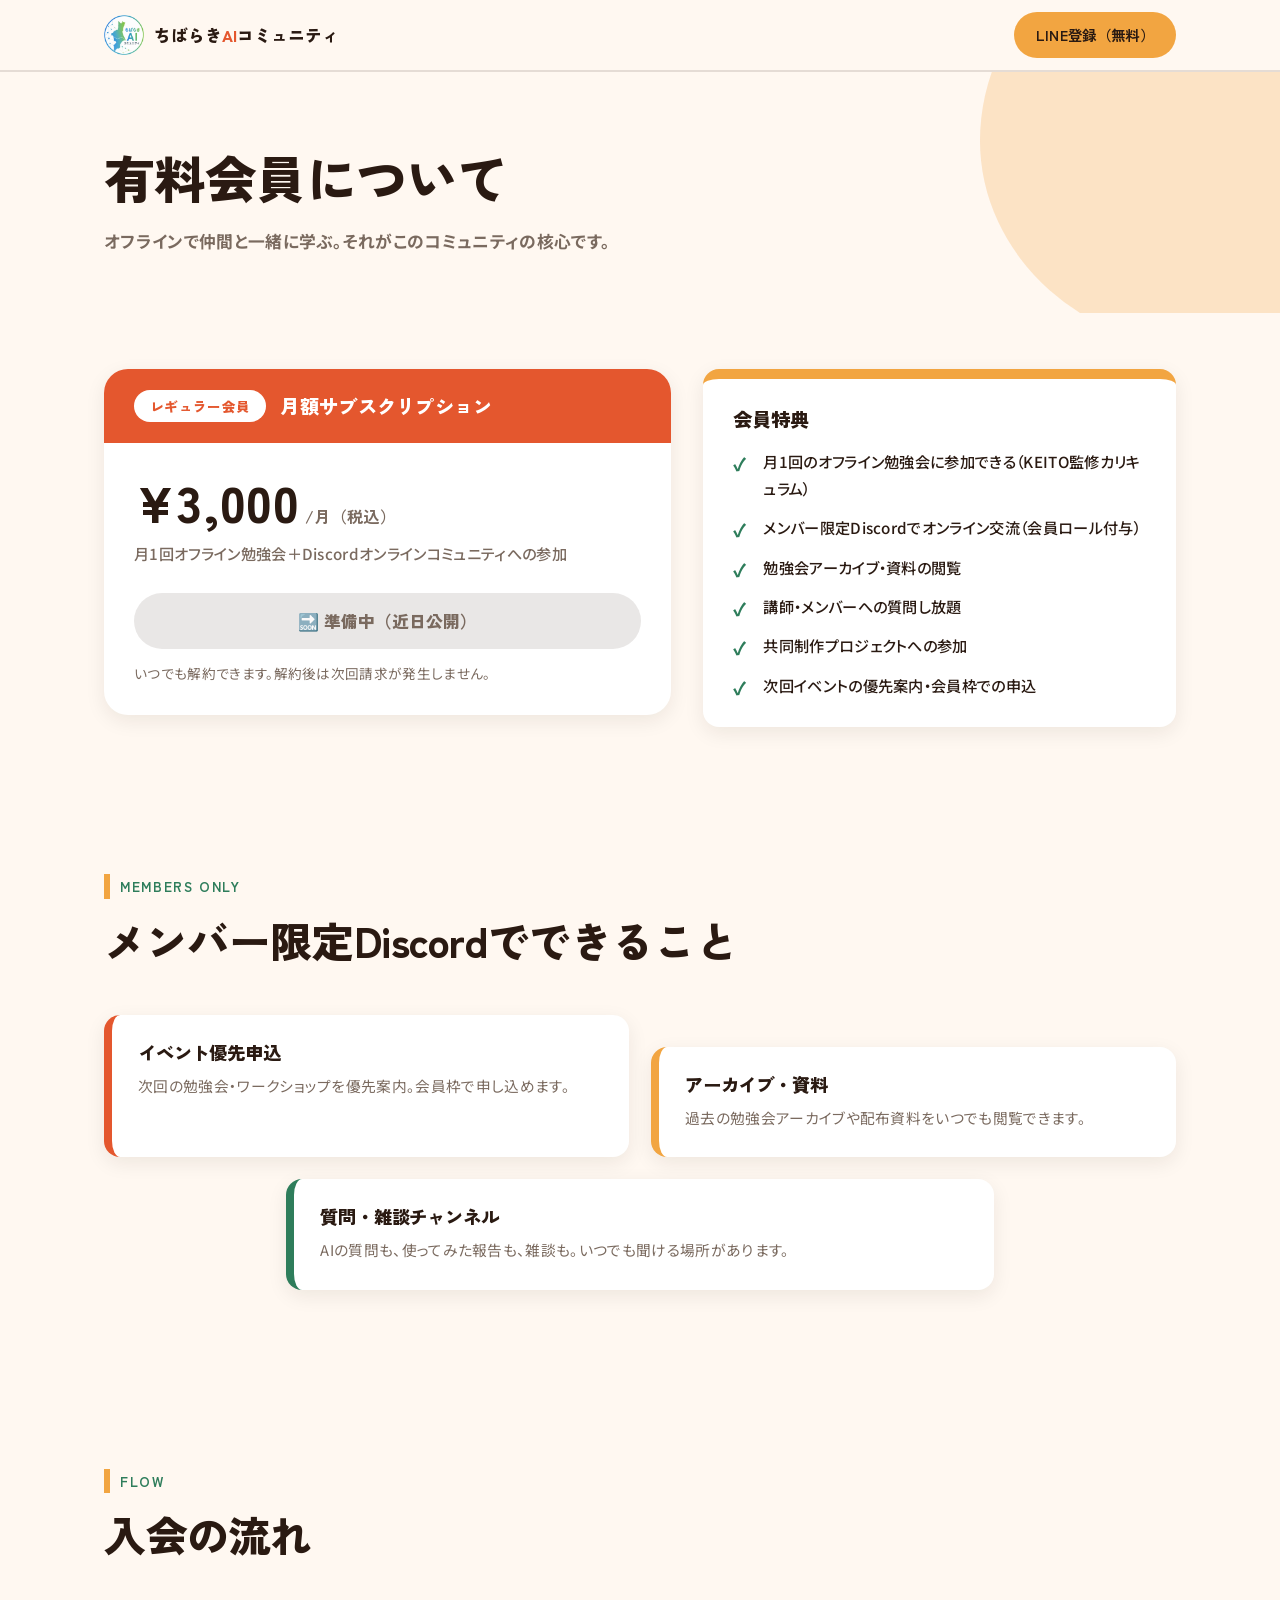
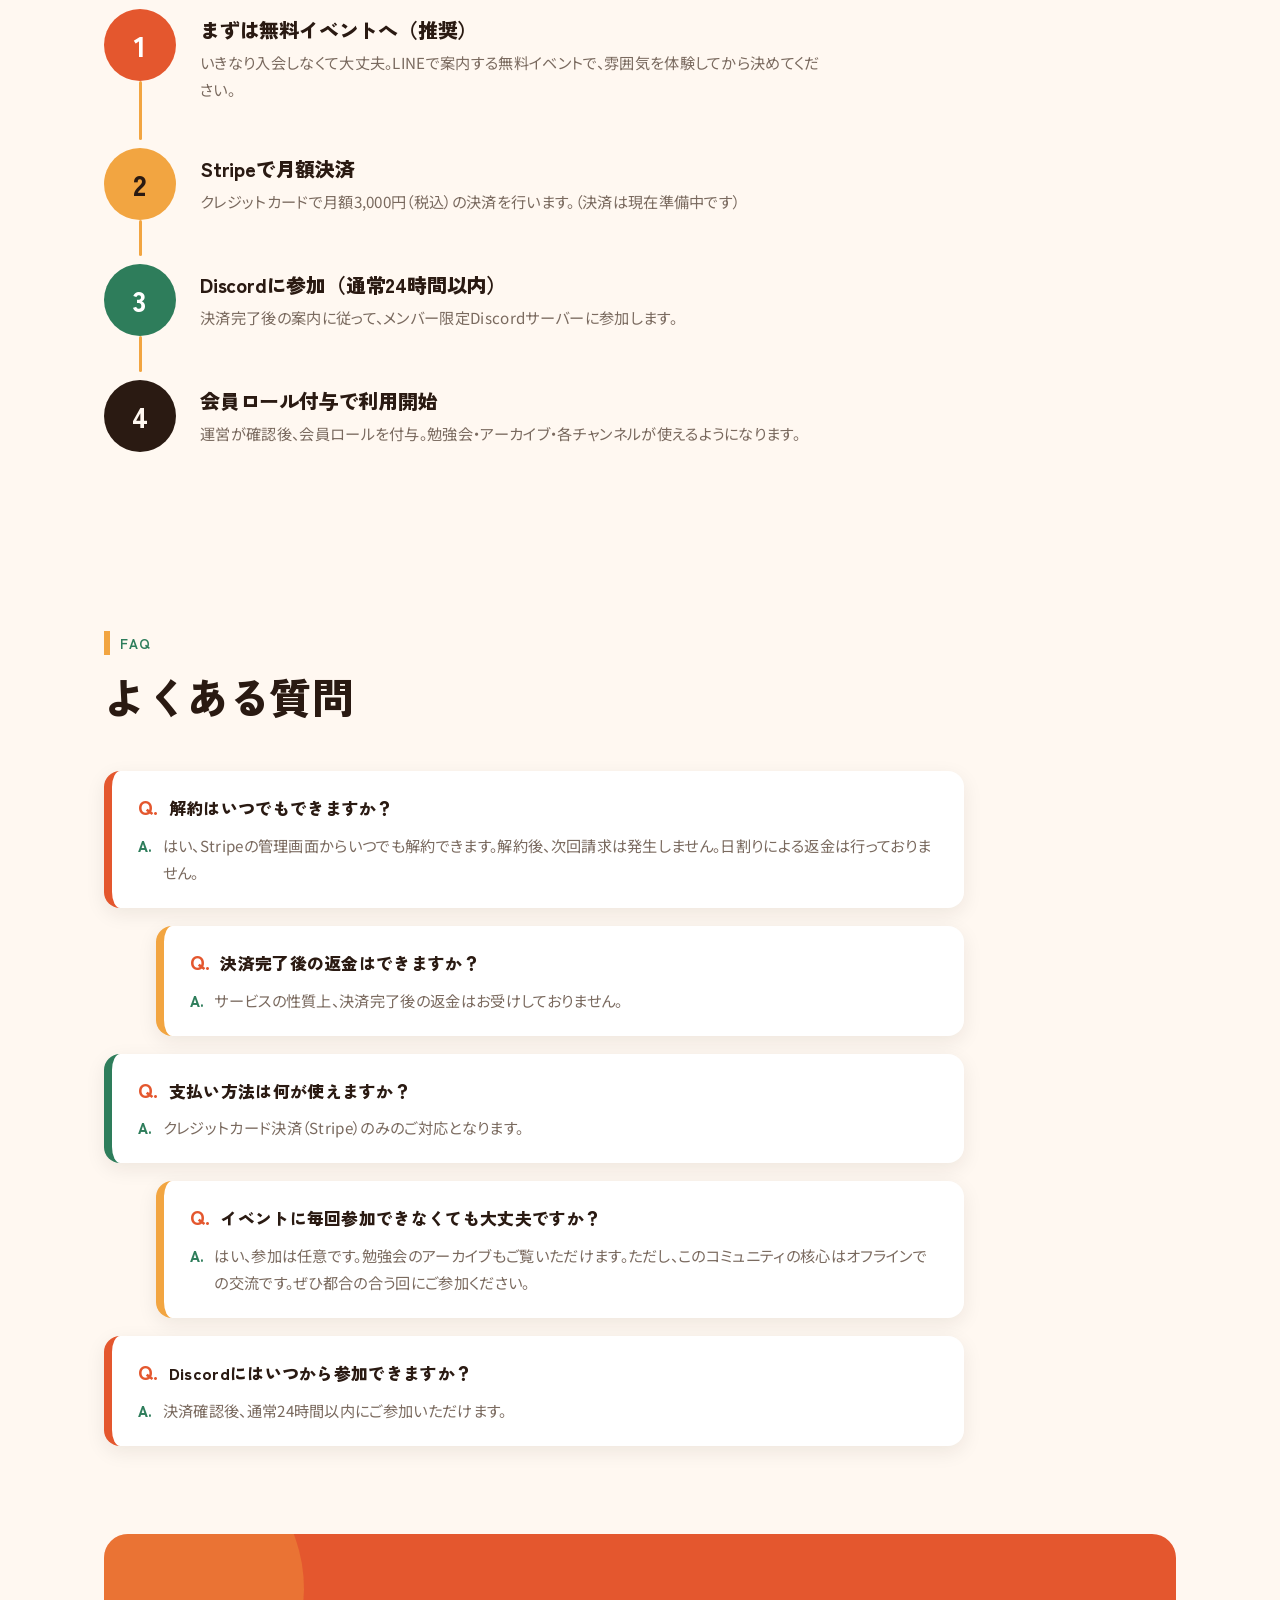
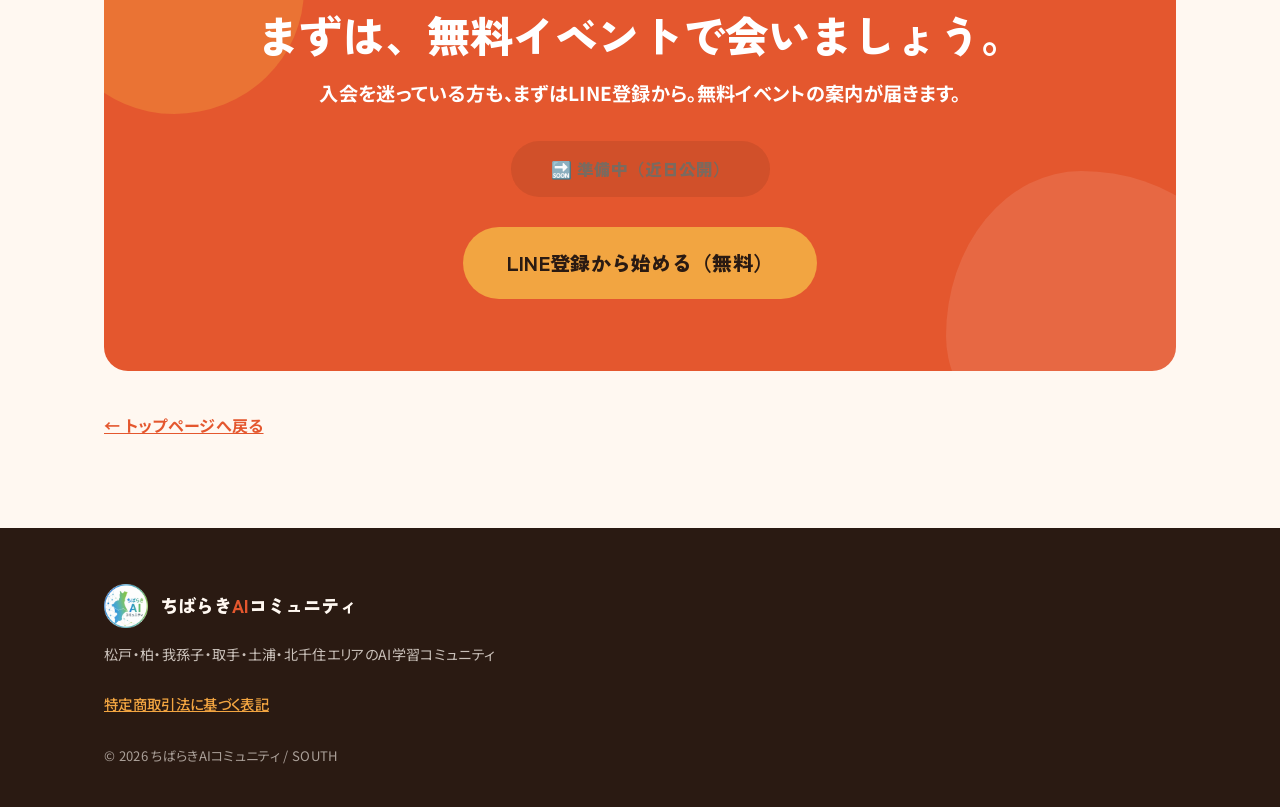
==== commit 4e24d902: "design preview: v2 — ちばらきAI redesign (quality-web-jp) Co-Authored-By: Claude Opus 4.8 <noreply@anthr" ====
--- a/membership.html
+++ b/membership.html
@@ -4,8 +4,8 @@
   <meta charset="UTF-8">
   <meta name="viewport" content="width=device-width, initial-scale=1.0">
   <title>有料会員について｜ちばらきAIコミュニティ</title>
-  <meta name="description" content="ちばらきAIコミュニティの有料会員（月額3,000円・税込）のご案内。月1回のオフライン勉強会とDiscordオンラインコミュニティ。">
   <meta name="robots" content="noindex">
+  <meta name="description" content="ちばらきAIコミュニティの有料会員（月額3,000円・税込）について。月1回のオフライン勉強会とDiscordオンラインコミュニティに参加できます。">
   <meta property="og:title" content="有料会員について｜ちばらきAIコミュニティ">
   <meta property="og:type" content="website">
   <meta property="og:image" content="assets/logo.png">
@@ -13,8 +13,9 @@
   <link rel="apple-touch-icon" href="assets/apple-touch-icon.png">
   <link rel="preconnect" href="https://fonts.googleapis.com">
   <link rel="preconnect" href="https://fonts.gstatic.com" crossorigin>
-  <link href="https://fonts.googleapis.com/css2?family=Noto+Serif+JP:wght@600;700&family=Noto+Sans+JP:wght@400;500&display=swap" rel="stylesheet">
+  <link href="https://fonts.googleapis.com/css2?family=Zen+Kaku+Gothic+New:wght@700;900&family=Noto+Sans+JP:wght@400;500;700&display=swap" rel="stylesheet">
   <link rel="stylesheet" href="style.css">
+  <script>document.documentElement.classList.add('js');</script>
 </head>
 <body>
 
@@ -22,160 +23,162 @@
     <div class="header-inner">
       <a href="index.html" class="brand">
         <img src="assets/logo.webp" alt="ちばらきAIコミュニティ ロゴ" class="brand-logo">
-        <span class="brand-name">ちばらきAIコミュニティ</span>
+        <span class="brand-name">ちばらき<span class="brand-ai">AI</span>コミュニティ</span>
       </a>
-      <nav class="site-nav" aria-label="メイン">
-        <a href="index.html">トップ</a>
-        <a class="nav-cta" href="https://lin.ee/UhTqLIS" target="_blank" rel="noopener noreferrer">LINE登録（無料）</a>
+      <nav class="global-nav" aria-label="グローバルナビゲーション">
+        <a href="https://lin.ee/UhTqLIS" class="btn btn-amber" target="_blank" rel="noopener noreferrer">LINE登録（無料）</a>
       </nav>
     </div>
   </header>
 
   <main>
 
-    <section class="page-header">
-      <div class="container">
-        <span class="no">MEMBERSHIP</span>
+    <section class="page-hero">
+      <div class="inner">
         <h1>有料会員について</h1>
-        <p class="lead">オフラインで仲間と一緒に学ぶ。それがこのコミュニティの核心です。</p>
-
-        <!-- 価格 -->
-        <div class="price-block">
-          <span class="price-badge">レギュラー会員</span>
-          <p class="price-kind">月額サブスクリプション</p>
-          <p class="price-figure">¥3,000<small>/月（税込）</small></p>
-          <p class="price-desc">月1回オフライン勉強会＋Discordオンラインコミュニティへの参加</p>
-          <ul class="benefit-list">
-            <li>月1回のオフライン勉強会に参加できる（KEITO監修カリキュラム）</li>
-            <li>メンバー限定Discordでオンライン交流（会員ロール付与）</li>
-            <li>勉強会アーカイブ・資料の閲覧</li>
-            <li>講師・メンバーへの質問し放題</li>
-            <li>共同制作プロジェクトへの参加</li>
-            <li>次回イベントの優先案内・会員枠での申込</li>
-          </ul>
-          <button class="btn btn-disabled" type="button" disabled aria-disabled="true">🔜 準備中（近日公開）</button>
-          <p class="cancel-note">いつでも解約できます。解約後は次回請求が発生しません。</p>
+        <p class="page-lead">オフラインで仲間と一緒に学ぶ。それがこのコミュニティの核心です。</p>
+      </div>
+    </section>
+
+    <!-- 価格 -->
+    <section class="section--tight">
+      <div class="inner">
+        <div class="price-wrap">
+          <div class="price-card reveal">
+            <div class="price-band">
+              <span class="plan-badge">レギュラー会員</span>
+              <span class="plan-type">月額サブスクリプション</span>
+            </div>
+            <div class="price-body">
+              <p class="price-amount">¥3,000<small>/月（税込）</small></p>
+              <p class="price-desc">月1回オフライン勉強会＋Discordオンラインコミュニティへの参加</p>
+              <div class="price-cta">
+                <button type="button" class="btn btn-disabled btn-block" disabled aria-disabled="true">🔜 準備中（近日公開）</button>
+                <p class="cancel-note">いつでも解約できます。解約後は次回請求が発生しません。</p>
+              </div>
+            </div>
+          </div>
+          <div class="benefit-panel reveal">
+            <h2>会員特典</h2>
+            <ul class="benefit-list">
+              <li>月1回のオフライン勉強会に参加できる（KEITO監修カリキュラム）</li>
+              <li>メンバー限定Discordでオンライン交流（会員ロール付与）</li>
+              <li>勉強会アーカイブ・資料の閲覧</li>
+              <li>講師・メンバーへの質問し放題</li>
+              <li>共同制作プロジェクトへの参加</li>
+              <li>次回イベントの優先案内・会員枠での申込</li>
+            </ul>
+          </div>
         </div>
       </div>
     </section>
 
     <!-- Discordでできること -->
-    <section id="discord">
-      <div class="container">
-        <div class="section-heading">
-          <span class="no">01</span>
+    <section class="section">
+      <div class="inner">
+        <div class="sec-head reveal">
+          <span class="kicker">MEMBERS ONLY</span>
           <h2>メンバー限定Discordでできること</h2>
         </div>
-        <ol class="numbered-list">
-          <li>
-            <span class="num" aria-hidden="true">01</span>
-            <div>
-              <h3>イベント優先申込</h3>
-              <p>月1回の勉強会や共同制作ワークショップに、会員枠で優先的に申し込めます。</p>
-            </div>
-          </li>
-          <li>
-            <span class="num" aria-hidden="true">02</span>
-            <div>
-              <h3>アーカイブ・資料</h3>
-              <p>過去の勉強会のアーカイブや配布資料を、いつでも見返せます。</p>
-            </div>
-          </li>
-          <li>
-            <span class="num" aria-hidden="true">03</span>
-            <div>
-              <h3>質問・雑談チャンネル</h3>
-              <p>AIの疑問はいつでも質問OK。「最近のAIネタ」の雑談・情報交換も日常的に動いています。</p>
+        <div class="discord-grid">
+          <article class="discord-card reveal">
+            <h3>イベント優先申込</h3>
+            <p>次回の勉強会・ワークショップを優先案内。会員枠で申し込めます。</p>
+          </article>
+          <article class="discord-card reveal">
+            <h3>アーカイブ・資料</h3>
+            <p>過去の勉強会アーカイブや配布資料をいつでも閲覧できます。</p>
+          </article>
+          <article class="discord-card reveal">
+            <h3>質問・雑談チャンネル</h3>
+            <p>AIの質問も、使ってみた報告も、雑談も。いつでも聞ける場所があります。</p>
+          </article>
+        </div>
+      </div>
+    </section>
+
+    <!-- 入会の流れ -->
+    <section class="section">
+      <div class="inner">
+        <div class="sec-head reveal">
+          <span class="kicker">FLOW</span>
+          <h2>入会の流れ</h2>
+        </div>
+        <ol class="steps">
+          <li class="step reveal">
+            <span class="step-num" aria-hidden="true">1</span>
+            <div>
+              <h3>まずは無料イベントへ（推奨）</h3>
+              <p>いきなり入会しなくて大丈夫。LINEで案内する無料イベントで、雰囲気を体験してから決めてください。</p>
+            </div>
+          </li>
+          <li class="step reveal">
+            <span class="step-num" aria-hidden="true">2</span>
+            <div>
+              <h3>Stripeで月額決済</h3>
+              <p>クレジットカードで月額3,000円（税込）の決済を行います。（決済は現在準備中です）</p>
+            </div>
+          </li>
+          <li class="step reveal">
+            <span class="step-num" aria-hidden="true">3</span>
+            <div>
+              <h3>Discordに参加（通常24時間以内）</h3>
+              <p>決済完了後の案内に従って、メンバー限定Discordサーバーに参加します。</p>
+            </div>
+          </li>
+          <li class="step reveal">
+            <span class="step-num" aria-hidden="true">4</span>
+            <div>
+              <h3>会員ロール付与で利用開始</h3>
+              <p>運営が確認後、会員ロールを付与。勉強会・アーカイブ・各チャンネルが使えるようになります。</p>
             </div>
           </li>
         </ol>
       </div>
     </section>
 
-    <!-- 入会の流れ -->
-    <section id="flow">
-      <div class="container">
-        <div class="section-heading">
-          <span class="no">02</span>
-          <h2>入会の流れ</h2>
-        </div>
-        <ol class="numbered-list">
-          <li>
-            <span class="num" aria-hidden="true">01</span>
-            <div>
-              <h3>まずは無料イベントへ（推奨）</h3>
-              <p>いきなり入会する必要はありません。<a href="https://lin.ee/UhTqLIS" target="_blank" rel="noopener noreferrer">LINE登録（無料）</a>から無料イベントに参加して、雰囲気を確かめてください。</p>
-            </div>
-          </li>
-          <li>
-            <span class="num" aria-hidden="true">02</span>
-            <div>
-              <h3>Stripeで月額決済</h3>
-              <p>「続けたい」と思ったら、Stripeで月額決済のお手続きをします（現在準備中・近日公開）。</p>
-            </div>
-          </li>
-          <li>
-            <span class="num" aria-hidden="true">03</span>
-            <div>
-              <h3>Discordに参加</h3>
-              <p>決済完了後、ご案内に従ってメンバー限定Discordサーバーに参加します（通常24時間以内）。</p>
-            </div>
-          </li>
-          <li>
-            <span class="num" aria-hidden="true">04</span>
-            <div>
-              <h3>会員ロール付与で利用開始</h3>
-              <p>運営が確認のうえ会員ロールを付与したら、すべてのコンテンツが利用できます。</p>
-            </div>
-          </li>
-        </ol>
-      </div>
-    </section>
-
     <!-- FAQ -->
-    <section id="faq">
-      <div class="container">
-        <div class="section-heading">
-          <span class="no">03</span>
+    <section class="section">
+      <div class="inner">
+        <div class="sec-head reveal">
+          <span class="kicker">FAQ</span>
           <h2>よくある質問</h2>
         </div>
-        <div class="faq">
-          <details>
-            <summary>解約はいつでもできますか？</summary>
-            <p class="faq-answer">はい、Stripeの管理画面からいつでも解約できます。解約後、次回請求は発生しません。日割りによる返金は行っておりません。</p>
-          </details>
-          <details>
-            <summary>決済完了後の返金はできますか？</summary>
-            <p class="faq-answer">サービスの性質上、決済完了後の返金はお受けしておりません。</p>
-          </details>
-          <details>
-            <summary>支払い方法は何がありますか？</summary>
-            <p class="faq-answer">クレジットカード決済（Stripe）のみとなります。</p>
-          </details>
-          <details>
-            <summary>イベントに毎回参加できなくても大丈夫ですか？</summary>
-            <p class="faq-answer">イベント参加は任意で、アーカイブもあります。ただし、このコミュニティの核心はオフラインでの交流です。参加できるときはぜひ会場でお会いしましょう。</p>
-          </details>
-          <details>
-            <summary>Discordにはいつから参加できますか？</summary>
-            <p class="faq-answer">決済確認後、通常24時間以内にご参加いただけます。</p>
-          </details>
+        <div class="faq-list">
+          <div class="faq-item reveal">
+            <p class="faq-q">解約はいつでもできますか？</p>
+            <p class="faq-a">はい、Stripeの管理画面からいつでも解約できます。解約後、次回請求は発生しません。日割りによる返金は行っておりません。</p>
+          </div>
+          <div class="faq-item reveal">
+            <p class="faq-q">決済完了後の返金はできますか？</p>
+            <p class="faq-a">サービスの性質上、決済完了後の返金はお受けしておりません。</p>
+          </div>
+          <div class="faq-item reveal">
+            <p class="faq-q">支払い方法は何が使えますか？</p>
+            <p class="faq-a">クレジットカード決済（Stripe）のみのご対応となります。</p>
+          </div>
+          <div class="faq-item reveal">
+            <p class="faq-q">イベントに毎回参加できなくても大丈夫ですか？</p>
+            <p class="faq-a">はい、参加は任意です。勉強会のアーカイブもご覧いただけます。ただし、このコミュニティの核心はオフラインでの交流です。ぜひ都合の合う回にご参加ください。</p>
+          </div>
+          <div class="faq-item reveal">
+            <p class="faq-q">Discordにはいつから参加できますか？</p>
+            <p class="faq-a">決済確認後、通常24時間以内にご参加いただけます。</p>
+          </div>
         </div>
       </div>
     </section>
 
     <!-- 最終CTA -->
     <section class="final-cta">
-      <div class="container">
-        <h2>まずは、無料イベントで会いましょう。</h2>
-        <p>入会はいつでもできます。最初の一歩は、無料のLINE登録から。</p>
-        <p style="margin-bottom: 16px;">
-          <button class="btn btn-disabled" type="button" disabled aria-disabled="true">🔜 準備中（近日公開）</button>
-        </p>
-        <p>
-          <a class="btn btn-primary" href="https://lin.ee/UhTqLIS" target="_blank" rel="noopener noreferrer">LINE登録から始める（無料）</a>
-        </p>
-        <p style="margin-top: 40px;"><a class="back-link" href="index.html">← トップページへ戻る</a></p>
+      <div class="inner">
+        <div class="final-cta-panel reveal">
+          <h2>まずは、無料イベントで会いましょう。</h2>
+          <p>入会を迷っている方も、まずはLINE登録から。無料イベントの案内が届きます。</p>
+          <button type="button" class="btn btn-disabled" disabled aria-disabled="true">🔜 準備中（近日公開）</button>
+          <div><a href="https://lin.ee/UhTqLIS" class="btn btn-amber" target="_blank" rel="noopener noreferrer">LINE登録から始める（無料）</a></div>
+        </div>
+        <p class="back-link"><a href="index.html">← トップページへ戻る</a></p>
       </div>
     </section>
 
@@ -183,15 +186,31 @@
 
   <footer class="site-footer">
     <div class="footer-inner">
-      <p class="footer-brand">
+      <div class="footer-brand">
         <img src="assets/logo.webp" alt="">
-        <span>ちばらきAIコミュニティ</span>
-      </p>
+        <span class="brand-name">ちばらき<span class="brand-ai">AI</span>コミュニティ</span>
+      </div>
       <p class="footer-area">松戸・柏・我孫子・取手・土浦・北千住エリアのAI学習コミュニティ</p>
       <p class="footer-links"><a href="tokushoho.html">特定商取引法に基づく表記</a></p>
       <p class="copyright">&copy; 2026 ちばらきAIコミュニティ / SOUTH</p>
     </div>
   </footer>
 
+  <script>
+    (function () {
+      var els = document.querySelectorAll('.reveal');
+      if (!('IntersectionObserver' in window)) {
+        els.forEach(function (el) { el.classList.add('in'); });
+        return;
+      }
+      var io = new IntersectionObserver(function (entries) {
+        entries.forEach(function (e) {
+          if (e.isIntersecting) { e.target.classList.add('in'); io.unobserve(e.target); }
+        });
+      }, { threshold: 0.12 });
+      els.forEach(function (el) { io.observe(el); });
+    })();
+  </script>
+
 </body>
 </html>
--- a/style.css
+++ b/style.css
@@ -1,110 +1,175 @@
-/* quality-web-jp · macrostructure: Long Document · tone: minimal-editorial · ref: 文芸誌/リトルプレスの誌面組版 */
+/* quality-web-jp · macrostructure: Bold Poster / Editorial-Asymmetric · tone: warm-bold-community · ref: 地域フェスポスター×現代ボールドブランドサイト */
 
 /* ============================================================
-   ちばらきAIコミュニティ — v1: Minimal Editorial
-   紙色の背景・明朝見出し・極細罫・大きな余白。影なし・角丸ほぼ無し。
+   ちばらきAIコミュニティ — v2: Bold Community
+   暖色・特大タイポ・非対称エディトリアル
    ============================================================ */
 
 :root {
-  --bg:      #FBFAF6;
-  --surface: #FFFFFF;
-  --ink:     #1B1A17;
-  --muted:   #6E6A60;
-  --rule:    #D9D5C9;
-  --accent:  #2E4A3F;
-
-  --serif: "Noto Serif JP", "Hiragino Mincho ProN", serif;
-  --sans:  "Noto Sans JP", "Hiragino Kaku Gothic ProN", sans-serif;
-
-  --measure: 68ch;
-  --section-gap: 96px;
+  --bg:        #FFF8F1;
+  --surface:   #FFFFFF;
+  --ink:       #2A1A12;
+  --primary:   #E4572E;
+  --secondary: #F2A541;
+  --accent:    #2E7D5B;
+  --muted:     #7A6A5F;
+
+  --line:      rgba(42, 26, 18, .12);
+  --shadow-1:  0 6px 20px rgba(42, 26, 18, .08);
+
+  --font-head: "Zen Kaku Gothic New", "Noto Sans JP", sans-serif;
+  --font-body: "Noto Sans JP", sans-serif;
+
+  --radius-card: 16px;
+  --radius-panel: 24px;
+  --radius-pill: 999px;
+
+  --section-gap: 88px;
+  --inner-max: 1120px;
 }
 
 * { margin: 0; padding: 0; box-sizing: border-box; }
 
-html { scroll-behavior: smooth; }
+html { scroll-behavior: smooth; scroll-padding-top: 84px; }
 
 body {
+  font-family: var(--font-body);
+  font-weight: 400;
+  font-size: 1rem;
+  line-height: 1.8;
+  letter-spacing: .02em;
+  font-feature-settings: "palt";
+  color: var(--ink);
   background: var(--bg);
-  color: var(--ink);
-  font-family: var(--sans);
-  font-weight: 400;
-  line-height: 1.9;
-  font-feature-settings: "palt";
   -webkit-font-smoothing: antialiased;
-  font-size: 16px;
+  overflow-x: hidden;
 }
 
 img { max-width: 100%; height: auto; display: block; }
-
-a { color: var(--accent); text-decoration: underline; text-underline-offset: 3px; text-decoration-thickness: 1px; }
-a:hover { text-decoration-thickness: 2px; }
-
-::selection { background: var(--accent); color: var(--bg); }
-
-/* ---------- 見出し（明朝・italicにしない） ---------- */
-h1, h2, h3 {
-  font-family: var(--serif);
+a { color: var(--primary); }
+
+h1, h2, h3, h4 {
+  font-family: var(--font-head);
+  font-weight: 900;
   font-style: normal;
-  font-weight: 600;
-  line-height: 1.5;
-  letter-spacing: 0.02em;
-}
-
-/* ---------- レイアウト骨格 ---------- */
-.container {
-  max-width: 720px;
+  line-height: 1.3;
+  letter-spacing: -.01em;
+}
+
+/* ---------- 共通レイアウト ---------- */
+.inner {
+  max-width: var(--inner-max);
   margin: 0 auto;
   padding: 0 24px;
 }
-
-main section { padding: var(--section-gap) 0 0; }
-main section:last-of-type { padding-bottom: var(--section-gap); }
-
-/* 章番号つき見出し */
-.section-heading {
-  border-top: 1px solid var(--rule);
-  padding-top: 40px;
-  margin-bottom: 40px;
-}
-.section-heading .no {
-  display: block;
-  font-family: var(--serif);
-  font-size: 0.8125rem;
-  letter-spacing: 0.25em;
+.section { padding: var(--section-gap) 0; }
+.section--tight { padding: 56px 0; }
+
+/* セクション見出し：非対称（左寄せ＋色棒） */
+.sec-head { max-width: 720px; margin-bottom: 48px; }
+.sec-head .kicker {
+  display: inline-block;
+  font-family: var(--font-head);
+  font-weight: 700;
+  font-size: .85rem;
+  letter-spacing: .12em;
+  color: var(--accent);
+  border-left: 6px solid var(--secondary);
+  padding-left: 10px;
+  margin-bottom: 14px;
+}
+.sec-head h2 {
+  font-size: clamp(1.7rem, 4.4vw, 2.6rem);
+}
+.sec-head .sec-lead { margin-top: 16px; color: var(--muted); font-weight: 500; }
+
+/* ---------- reveal（スクロールイン。transform/opacityのみ） ---------- */
+html.js .reveal {
+  opacity: 0;
+  transform: translateY(18px);
+  transition: opacity .6s ease, transform .6s ease;
+}
+html.js .reveal.in { opacity: 1; transform: none; }
+@media (prefers-reduced-motion: reduce) {
+  html { scroll-behavior: auto; }
+  html.js .reveal { opacity: 1; transform: none; transition: none; }
+  * { animation: none !important; transition: none !important; }
+}
+
+/* ---------- ボタン ---------- */
+.btn {
+  display: inline-block;
+  font-family: var(--font-head);
+  font-weight: 900;
+  text-decoration: none;
+  text-align: center;
+  border-radius: var(--radius-pill);
+  border: none;
+  cursor: pointer;
+  transition: transform .15s ease, box-shadow .15s ease;
+}
+.btn:hover { transform: scale(.97); }
+.btn:active { transform: scale(.95); }
+
+/* 大CTA：テラコッタ塗り＋白の特大文字（large text） */
+.btn-primary {
+  background: var(--primary);
+  color: #fff;
+  font-size: 1.25rem;
+  padding: 18px 44px;
+  box-shadow: 0 6px 20px rgba(228, 87, 46, .32);
+}
+.btn-primary:hover { box-shadow: 0 3px 10px rgba(228, 87, 46, .28); }
+
+/* 小ボタン：アンバー塗り＋焦げ茶文字 */
+.btn-amber {
+  background: var(--secondary);
+  color: var(--ink);
+  font-size: .95rem;
+  padding: 10px 22px;
+}
+
+/* ゴースト */
+.btn-ghost {
+  background: transparent;
+  color: var(--ink);
+  font-size: .95rem;
+  padding: 10px 22px;
+  border: 2px solid var(--line);
+}
+
+/* 無効（決済準備中） */
+.btn-disabled {
+  background: rgba(42, 26, 18, .10);
   color: var(--muted);
-  margin-bottom: 12px;
-}
-.section-heading h2 {
-  font-size: 1.75rem;
-  font-weight: 700;
-}
-
-.lead {
-  color: var(--muted);
-  font-size: 0.9375rem;
-  margin-bottom: 32px;
-  max-width: var(--measure);
-}
-
-/* ============================================================
-   ヘッダ
-   ============================================================ */
+  font-size: 1.05rem;
+  padding: 16px 40px;
+  cursor: not-allowed;
+  box-shadow: none;
+}
+.btn-disabled:hover, .btn-disabled:active { transform: none; }
+
+.btn-block { display: block; width: 100%; }
+
+.cta-sub { margin-top: 12px; font-size: .88rem; color: var(--muted); font-weight: 500; }
+
+/* ---------- ヘッダ ---------- */
 .site-header {
-  border-bottom: 1px solid var(--rule);
-  background: var(--bg);
   position: sticky;
   top: 0;
-  z-index: 10;
+  z-index: 50;
+  background: rgba(255, 248, 241, .92);
+  backdrop-filter: blur(8px);
+  border-bottom: 2px solid var(--line);
 }
 .header-inner {
-  max-width: 960px;
+  max-width: var(--inner-max);
   margin: 0 auto;
-  padding: 14px 24px;
+  padding: 12px 24px;
   display: flex;
   align-items: center;
-  gap: 24px;
-  flex-wrap: wrap;
+  justify-content: space-between;
+  gap: 16px;
 }
 .brand {
   display: flex;
@@ -113,516 +178,732 @@
   text-decoration: none;
   color: var(--ink);
 }
-.brand-logo { width: 28px; height: 28px; }
+.brand-logo { width: 40px; height: 40px; object-fit: contain; }
 .brand-name {
-  font-family: var(--serif);
-  font-weight: 600;
-  font-size: 0.9375rem;
-  letter-spacing: 0.06em;
-}
-.site-nav {
-  margin-left: auto;
-  display: flex;
+  font-family: var(--font-head);
+  font-weight: 900;
+  font-size: 1.05rem;
+  letter-spacing: 0;
+}
+.brand-name .brand-ai { color: var(--primary); }
+.global-nav { display: flex; align-items: center; gap: 26px; }
+.global-nav a {
+  font-family: var(--font-head);
+  font-weight: 700;
+  font-size: .9rem;
+  color: var(--ink);
+  text-decoration: none;
+}
+.global-nav a:hover { color: var(--primary); }
+.nav-links { display: flex; gap: 26px; }
+
+/* ---------- ヒーロー ---------- */
+.hero {
+  position: relative;
+  padding: 88px 0 96px;
+  overflow: hidden;
+}
+/* 暖色の有機blob（背景装飾） */
+.hero::before {
+  content: "";
+  position: absolute;
+  top: -140px;
+  right: -180px;
+  width: 640px;
+  height: 640px;
+  background: var(--secondary);
+  opacity: .28;
+  border-radius: 58% 42% 46% 54% / 52% 48% 52% 48%;
+  pointer-events: none;
+}
+.hero::after {
+  content: "";
+  position: absolute;
+  bottom: -220px;
+  left: -160px;
+  width: 480px;
+  height: 480px;
+  background: var(--primary);
+  opacity: .12;
+  border-radius: 45% 55% 60% 40% / 55% 45% 55% 45%;
+  pointer-events: none;
+}
+.hero-grid {
+  position: relative;
+  display: grid;
+  grid-template-columns: minmax(0, 7fr) minmax(0, 4fr);
+  gap: 48px;
   align-items: center;
-  gap: 20px;
+}
+.hero-eyebrow {
+  display: inline-block;
+  font-family: var(--font-head);
+  font-weight: 700;
+  font-size: clamp(.95rem, 2vw, 1.15rem);
+  color: var(--accent);
+  margin-bottom: 10px;
+}
+.hero h1 {
+  font-size: clamp(2.5rem, 7.6vw, 4.6rem);
+  line-height: 1.14;
+  letter-spacing: -.02em;
+}
+.hero h1 .hl { color: var(--primary); }
+.hero-copy {
+  margin-top: 22px;
+  font-size: clamp(1rem, 2vw, 1.15rem);
+  font-weight: 500;
+  max-width: 34em;
+}
+.area-chips {
+  display: flex;
   flex-wrap: wrap;
-}
-.site-nav a {
-  font-size: 0.8125rem;
+  gap: 10px;
+  margin-top: 26px;
+  list-style: none;
+}
+.area-chips li {
+  font-family: var(--font-head);
+  font-weight: 700;
+  font-size: .88rem;
+  background: var(--secondary);
+  color: var(--ink);
+  border-radius: var(--radius-pill);
+  padding: 5px 16px;
+}
+.area-chips li:nth-child(even) { background: #fff; border: 2px solid var(--secondary); }
+.hero-cta { margin-top: 34px; }
+.hero-note {
+  margin-top: 20px;
+  font-size: .88rem;
   color: var(--muted);
-  text-decoration: none;
-  letter-spacing: 0.04em;
-}
-.site-nav a:hover { color: var(--accent); text-decoration: underline; text-underline-offset: 4px; }
-.nav-cta {
-  color: var(--accent) !important;
-  border: 1px solid var(--accent);
-  border-radius: 2px;
-  padding: 6px 14px;
-}
-.nav-cta:hover { background: var(--accent); color: var(--bg) !important; text-decoration: none !important; }
-
-/* ============================================================
-   ボタン（塗り最小限・影なし）
-   ============================================================ */
-.btn {
-  display: inline-block;
-  font-family: var(--sans);
-  font-size: 0.9375rem;
-  letter-spacing: 0.06em;
-  padding: 14px 40px;
-  border: 1px solid var(--accent);
-  border-radius: 2px;
-  color: var(--accent);
-  background: transparent;
-  text-decoration: none;
-  cursor: pointer;
-  transition: transform 0.15s ease, background-color 0.15s ease, color 0.15s ease;
-}
-.btn:hover { transform: scale(0.97); background: var(--accent); color: var(--bg); }
-
-.btn-primary {
-  background: var(--accent);
-  color: var(--bg);
-}
-.btn-primary:hover { background: #24382F; border-color: #24382F; }
-
-.btn-disabled,
-.btn[disabled] {
-  border-color: var(--rule);
-  color: var(--muted);
-  background: transparent;
-  cursor: not-allowed;
-}
-.btn-disabled:hover,
-.btn[disabled]:hover { transform: none; background: transparent; color: var(--muted); }
-
-.cta-sub {
-  font-size: 0.8125rem;
-  color: var(--muted);
-  margin-top: 12px;
-}
-
-/* ============================================================
-   ヒーロー（タイポと余白で見せる）
-   ============================================================ */
-.hero {
-  padding: 88px 0 0;
-}
-.hero-logo {
-  width: 56px;
-  height: 56px;
-  margin-bottom: 32px;
-}
-.hero-lead {
-  font-family: var(--serif);
-  font-size: 1rem;
-  letter-spacing: 0.12em;
-  color: var(--muted);
-  margin-bottom: 16px;
-}
-.hero h1 {
-  font-size: clamp(2rem, 6vw, 3.125rem);
-  font-weight: 700;
-  letter-spacing: 0.04em;
-  margin-bottom: 28px;
-}
-.hero-copy {
-  font-size: 1.0625rem;
-  max-width: var(--measure);
-  margin-bottom: 36px;
-}
-.area-line {
-  display: flex;
+  border-left: 4px solid var(--secondary);
+  padding-left: 12px;
+}
+/* ヒーロー右：ロゴを色面の上に */
+.hero-visual { position: relative; display: grid; place-items: center; }
+.hero-visual .blob {
+  position: absolute;
+  inset: 0;
+  margin: auto;
+  width: min(340px, 80%);
+  aspect-ratio: 1;
+  background: var(--primary);
+  border-radius: 52% 48% 44% 56% / 48% 52% 48% 52%;
+}
+.hero-visual img {
+  position: relative;
+  width: min(250px, 62%);
+}
+
+/* ---------- お知らせバー ---------- */
+.notice-bar { background: var(--secondary); }
+.notice-inner {
+  max-width: var(--inner-max);
+  margin: 0 auto;
+  padding: 14px 24px;
+  display: flex;
+  align-items: center;
+  gap: 14px;
   flex-wrap: wrap;
-  align-items: baseline;
-  gap: 8px 0;
-  font-family: var(--serif);
-  font-size: 0.9375rem;
-  letter-spacing: 0.08em;
-  color: var(--ink);
-  margin-bottom: 44px;
-}
-.area-line .sep { color: var(--rule); margin: 0 10px; }
-.hero-note {
-  font-size: 0.8125rem;
-  color: var(--muted);
-  margin-top: 20px;
-  padding-left: 14px;
-  border-left: 2px solid var(--rule);
-}
-
-/* お知らせ行 */
-.notice {
-  margin-top: 72px;
-  border-top: 1px solid var(--rule);
-  border-bottom: 1px solid var(--rule);
-  padding: 16px 0;
+}
+.notice-tag {
+  flex-shrink: 0;
+  font-family: var(--font-head);
+  font-weight: 900;
+  font-size: .8rem;
+  background: var(--ink);
+  color: #FFF8F1;
+  border-radius: var(--radius-pill);
+  padding: 4px 14px;
+}
+.notice-text { font-weight: 700; font-size: .92rem; color: var(--ink); }
+
+/* ---------- こんな方へ（2＋1の非対称） ---------- */
+.persona-grid {
+  display: grid;
+  grid-template-columns: repeat(12, 1fr);
+  gap: 24px;
+}
+.persona-card {
+  background: var(--surface);
+  border-radius: var(--radius-card);
+  box-shadow: var(--shadow-1);
+  padding: 30px 28px 28px;
+  border-top: 10px solid var(--primary);
+}
+.persona-card h3 {
+  font-size: 1.3rem;
+  margin-bottom: 10px;
+}
+.persona-card p { color: var(--muted); font-size: .95rem; }
+.persona-card--wide { grid-column: span 7; }
+.persona-card--narrow { grid-column: span 5; border-top-color: var(--secondary); }
+.persona-card--full {
+  grid-column: 3 / span 10; /* あえて右に寄せて千鳥に */
+  border-top: none;
+  border-left: 10px solid var(--accent);
+  display: flex;
+  flex-direction: column;
+  justify-content: center;
+}
+
+/* ---------- コンセプト（大きな番号＋色面の「掛け声」） ---------- */
+.concept-rows { display: grid; gap: 32px; }
+.concept-row {
+  display: grid;
+  grid-template-columns: minmax(0, 5fr) minmax(0, 7fr);
+  border-radius: var(--radius-panel);
+  overflow: hidden;
+  box-shadow: var(--shadow-1);
+}
+.concept-row:nth-child(even) { grid-template-columns: minmax(0, 7fr) minmax(0, 5fr); }
+.concept-row:nth-child(even) .concept-yell { order: 2; }
+.concept-row:nth-child(even) .concept-body { order: 1; }
+/* 千鳥に左右へずらす */
+.concept-row:nth-child(1) { margin-right: 8%; }
+.concept-row:nth-child(2) { margin-left: 8%; }
+.concept-row:nth-child(3) { margin-right: 4%; }
+
+.concept-yell {
+  padding: 40px 32px;
+  display: flex;
+  flex-direction: column;
+  justify-content: center;
+  gap: 4px;
+}
+.concept-yell .num {
+  font-family: var(--font-head);
+  font-weight: 900;
+  font-size: clamp(2.6rem, 6vw, 4rem);
+  line-height: 1;
+  opacity: .55;
+}
+.concept-yell .yell {
+  font-family: var(--font-head);
+  font-weight: 900;
+  font-size: clamp(1.6rem, 3.6vw, 2.3rem);
+  line-height: 1.25;
+}
+.concept-yell--primary { background: var(--primary); color: #fff; }
+.concept-yell--amber   { background: var(--secondary); color: var(--ink); }
+.concept-yell--green   { background: var(--accent); color: #fff; }
+.concept-body {
+  background: var(--surface);
+  padding: 40px 36px;
+  display: flex;
+  align-items: center;
+  font-size: .98rem;
+}
+
+/* ---------- 監修 ---------- */
+.kanshu-grid {
+  display: grid;
+  grid-template-columns: minmax(0, 5fr) minmax(0, 7fr);
+  gap: 56px;
+  align-items: center;
+}
+.kanshu-photo { position: relative; padding: 20px 20px 0 0; }
+.kanshu-photo::before {
+  content: "";
+  position: absolute;
+  top: 0;
+  right: 0;
+  width: 78%;
+  height: 78%;
+  background: var(--secondary);
+  border-radius: 55% 45% 48% 52% / 50% 55% 45% 50%;
+  opacity: .55;
+}
+.kanshu-photo img {
+  position: relative;
+  border-radius: var(--radius-panel);
+  box-shadow: var(--shadow-1);
+}
+.kanshu-name-row {
   display: flex;
   align-items: baseline;
   gap: 14px;
   flex-wrap: wrap;
-  font-size: 0.875rem;
-}
-.notice-tag {
-  font-family: var(--serif);
-  font-size: 0.75rem;
-  letter-spacing: 0.2em;
+  margin: 20px 0 16px;
+}
+.kanshu-name {
+  font-family: var(--font-head);
+  font-weight: 900;
+  font-size: 2.1rem;
+  line-height: 1;
+}
+.kanshu-title-tag {
+  font-family: var(--font-head);
+  font-weight: 700;
+  font-size: .82rem;
+  background: var(--secondary);
+  color: var(--ink);
+  border-radius: var(--radius-pill);
+  padding: 4px 14px;
+}
+.kanshu-bio { font-size: .98rem; }
+.kanshu-note {
+  margin-top: 22px;
+  background: var(--surface);
+  border-left: 8px solid var(--accent);
+  border-radius: 0 var(--radius-card) var(--radius-card) 0;
+  box-shadow: var(--shadow-1);
+  padding: 18px 22px;
+  font-size: .92rem;
+  color: var(--muted);
+  font-weight: 500;
+}
+
+/* ---------- 活動内容（千鳥カード） ---------- */
+.activity-grid {
+  display: grid;
+  grid-template-columns: repeat(12, 1fr);
+  gap: 24px;
+}
+.activity-card {
+  background: var(--surface);
+  border-radius: var(--radius-card);
+  box-shadow: var(--shadow-1);
+  padding: 32px 30px;
+  border-top: 10px solid var(--primary);
+}
+.activity-card .act-tag {
+  display: inline-block;
+  font-family: var(--font-head);
+  font-weight: 700;
+  font-size: .78rem;
+  background: var(--secondary);
+  color: var(--ink);
+  border-radius: var(--radius-pill);
+  padding: 3px 12px;
+  margin-bottom: 12px;
+}
+.activity-card h3 { font-size: 1.35rem; margin-bottom: 10px; }
+.activity-card p { color: var(--muted); font-size: .95rem; }
+.activity-card--big {
+  grid-column: span 7;
+  border-top-color: var(--primary);
+}
+.activity-card--big h3 { font-size: 1.6rem; }
+.activity-card--side {
+  grid-column: span 5;
+  border-top-color: var(--secondary);
+  align-self: end; /* 高さをずらして千鳥に */
+  margin-top: 40px;
+}
+.activity-card--offset {
+  grid-column: 2 / span 7;
+  border-top-color: var(--accent);
+}
+.activity-place {
+  grid-column: span 12;
+  margin-top: 8px;
+  background: var(--accent);
+  color: #fff;
+  border-radius: var(--radius-card);
+  padding: 18px 26px;
+  font-weight: 700;
+  font-size: .95rem;
+  display: flex;
+  align-items: center;
+  gap: 12px;
+}
+.activity-place .place-mark {
+  flex-shrink: 0;
+  font-family: var(--font-head);
+  font-weight: 900;
+  background: #fff;
   color: var(--accent);
-  border: 1px solid var(--accent);
+  border-radius: var(--radius-pill);
+  font-size: .78rem;
+  padding: 3px 12px;
+}
+
+/* ---------- ステップ（縦タイムライン） ---------- */
+.steps { list-style: none; max-width: 720px; }
+.step {
+  position: relative;
+  display: grid;
+  grid-template-columns: 72px 1fr;
+  gap: 24px;
+  padding-bottom: 44px;
+}
+.step:last-child { padding-bottom: 0; }
+.step::before {
+  content: "";
+  position: absolute;
+  left: 35px;
+  top: 72px;
+  bottom: 8px;
+  width: 3px;
+  background: var(--secondary);
   border-radius: 2px;
-  padding: 2px 10px;
-  white-space: nowrap;
-}
-
-/* ============================================================
-   番号付き段落リスト（3列カードの代わり）
-   ============================================================ */
-.numbered-list { list-style: none; }
-.numbered-list > li {
-  display: grid;
-  grid-template-columns: 64px 1fr;
-  gap: 20px;
-  padding: 32px 0;
-  border-top: 1px solid var(--rule);
-}
-.numbered-list > li:last-child { border-bottom: 1px solid var(--rule); }
-.numbered-list .num {
-  font-family: var(--serif);
-  font-size: 1.375rem;
-  font-weight: 600;
-  color: var(--muted);
-  letter-spacing: 0.05em;
-  line-height: 1.5;
-}
-.numbered-list h3 {
-  font-size: 1.125rem;
-  font-weight: 600;
-  margin-bottom: 8px;
-}
-.numbered-list p {
-  font-size: 0.9375rem;
-  color: var(--ink);
-  max-width: var(--measure);
-}
-
-.section-note {
-  font-size: 0.875rem;
-  color: var(--muted);
-  margin-top: 28px;
-  padding-left: 14px;
-  border-left: 2px solid var(--rule);
-}
-
-/* ============================================================
-   コンセプト（引用・リード主体）
-   ============================================================ */
-.concept-quote {
-  font-family: var(--serif);
-  font-style: normal;
+}
+.step:last-child::before { display: none; }
+.step-num {
+  width: 72px;
+  height: 72px;
+  border-radius: var(--radius-pill);
+  background: var(--primary);
+  color: #fff;
+  font-family: var(--font-head);
+  font-weight: 900;
+  font-size: 1.8rem;
+  display: grid;
+  place-items: center;
+}
+.step:nth-child(2) .step-num { background: var(--secondary); color: var(--ink); }
+.step:nth-child(3) .step-num { background: var(--accent); }
+.step:nth-child(4) .step-num { background: var(--ink); color: #FFF8F1; }
+.step h3 { font-size: 1.25rem; margin: 8px 0 6px; }
+.step p { color: var(--muted); font-size: .95rem; }
+.steps-cta { margin-top: 48px; }
+
+/* ---------- FAQ ---------- */
+.faq-list { display: grid; gap: 18px; max-width: 860px; }
+.faq-item {
+  background: var(--surface);
+  border-radius: var(--radius-card);
+  box-shadow: var(--shadow-1);
+  border-left: 8px solid var(--primary);
+  padding: 22px 26px;
+}
+.faq-item:nth-child(2) { border-left-color: var(--secondary); margin-left: 6%; }
+.faq-item:nth-child(3) { border-left-color: var(--accent); }
+.faq-item:nth-child(4) { border-left-color: var(--secondary); margin-left: 6%; }
+.faq-item:nth-child(5) { border-left-color: var(--primary); }
+.faq-q {
+  font-family: var(--font-head);
+  font-weight: 900;
+  font-size: 1.05rem;
+  display: flex;
+  gap: 10px;
+}
+.faq-q::before { content: "Q."; color: var(--primary); font-size: 1.25rem; line-height: 1.4; flex-shrink: 0; }
+.faq-a { margin-top: 8px; font-size: .95rem; color: var(--muted); display: flex; gap: 10px; }
+.faq-a::before {
+  content: "A.";
+  font-family: var(--font-head);
+  font-weight: 900;
+  color: var(--accent);
+  flex-shrink: 0;
+}
+
+/* ---------- 最終CTA ---------- */
+.final-cta { padding: 0 0 var(--section-gap); }
+.final-cta-panel {
+  position: relative;
+  background: var(--primary);
+  border-radius: var(--radius-panel);
+  padding: 72px 32px;
+  text-align: center;
+  color: #fff;
+  overflow: hidden;
+}
+.final-cta-panel::before {
+  content: "";
+  position: absolute;
+  top: -80px;
+  left: -60px;
+  width: 260px;
+  height: 260px;
+  background: var(--secondary);
+  opacity: .35;
+  border-radius: 55% 45% 50% 50% / 48% 52% 48% 52%;
+}
+.final-cta-panel::after {
+  content: "";
+  position: absolute;
+  bottom: -100px;
+  right: -70px;
+  width: 300px;
+  height: 300px;
+  background: #fff;
+  opacity: .10;
+  border-radius: 45% 55% 42% 58% / 55% 45% 55% 45%;
+}
+.final-cta-panel h2 {
+  position: relative;
+  font-size: clamp(1.8rem, 4.6vw, 2.7rem);
+}
+.final-cta-panel p {
+  position: relative;
+  margin-top: 14px;
+  font-weight: 700;
+  font-size: 1.2rem; /* 白文字×テラコッタは large text（3:1）を維持 */
+}
+.final-cta-panel .btn-amber {
+  position: relative;
+  margin-top: 30px;
   font-size: 1.25rem;
-  font-weight: 600;
-  line-height: 2;
-  max-width: var(--measure);
-  margin: 0 0 48px;
-  padding-left: 20px;
-  border-left: 2px solid var(--accent);
-}
-
-/* ============================================================
-   監修（写真＋略歴）
-   ============================================================ */
-.supervisor {
-  display: grid;
-  grid-template-columns: 180px 1fr;
-  gap: 36px;
-  align-items: start;
-}
-.supervisor-photo img {
-  width: 100%;
-  border-radius: 2px;
-  border: 1px solid var(--rule);
-}
-.supervisor-photo figcaption {
-  font-size: 0.75rem;
-  color: var(--muted);
-  margin-top: 8px;
-  letter-spacing: 0.04em;
-}
-.supervisor-name {
-  font-family: var(--serif);
-  font-size: 1.375rem;
-  font-weight: 700;
-  letter-spacing: 0.06em;
-}
-.supervisor-title {
-  font-size: 0.8125rem;
-  color: var(--muted);
-  margin-bottom: 20px;
-}
-.supervisor-bio {
-  font-size: 0.9375rem;
-  max-width: var(--measure);
-}
-
-/* ============================================================
-   FAQ
-   ============================================================ */
-.faq details {
-  border-top: 1px solid var(--rule);
-}
-.faq details:last-of-type { border-bottom: 1px solid var(--rule); }
-.faq summary {
-  font-family: var(--serif);
-  font-weight: 600;
-  font-size: 1rem;
-  padding: 22px 36px 22px 0;
-  cursor: pointer;
-  list-style: none;
-  position: relative;
-}
-.faq summary::-webkit-details-marker { display: none; }
-.faq summary::after {
-  content: "＋";
-  position: absolute;
-  right: 4px;
-  top: 50%;
-  transform: translateY(-50%);
-  color: var(--muted);
-  font-family: var(--sans);
-  font-size: 0.9375rem;
-}
-.faq details[open] summary::after { content: "－"; }
-.faq .faq-answer {
-  padding: 0 0 26px;
-  font-size: 0.9375rem;
-  color: var(--ink);
-  max-width: var(--measure);
-}
-
-/* ============================================================
-   最終CTA
-   ============================================================ */
-.final-cta {
-  text-align: center;
-  border-top: 1px solid var(--rule);
-  padding-top: 72px !important;
-}
-.final-cta h2 {
-  font-size: 1.75rem;
-  font-weight: 700;
-  margin-bottom: 20px;
-}
-.final-cta p {
-  color: var(--muted);
-  font-size: 0.9375rem;
-  margin-bottom: 36px;
-}
-
-/* ============================================================
-   フッタ
-   ============================================================ */
+  padding: 18px 44px;
+}
+.final-cta-panel .btn-disabled { position: relative; margin-top: 30px; }
+.final-cta-panel .btn-amber + .cta-sub,
+.final-cta-panel div { position: relative; }
+.final-cta-panel .cta-sub { color: #FFF8F1; opacity: .95; position: relative; font-size: .95rem; font-weight: 700; }
+
+/* ---------- フッタ ---------- */
 .site-footer {
-  border-top: 1px solid var(--rule);
-  padding: 48px 0 56px;
-  font-size: 0.8125rem;
-  color: var(--muted);
+  background: var(--ink);
+  color: #FFF8F1;
+  padding: 56px 0 40px;
 }
 .footer-inner {
-  max-width: 720px;
+  max-width: var(--inner-max);
   margin: 0 auto;
   padding: 0 24px;
 }
-.footer-brand {
+.footer-brand { display: flex; align-items: center; gap: 12px; }
+.footer-brand img { width: 44px; height: 44px; object-fit: contain; }
+.footer-brand .brand-name { color: #FFF8F1; font-size: 1.15rem; }
+.footer-area { margin-top: 14px; font-size: .88rem; color: rgba(255, 248, 241, .75); }
+.footer-links { margin-top: 22px; }
+.footer-links a { color: #F2A541; font-size: .9rem; font-weight: 500; }
+.copyright { margin-top: 26px; font-size: .82rem; color: rgba(255, 248, 241, .6); }
+
+/* ============================================================
+   membership.html
+   ============================================================ */
+.page-hero {
+  position: relative;
+  padding: 72px 0 56px;
+  overflow: hidden;
+}
+.page-hero::before {
+  content: "";
+  position: absolute;
+  top: -160px;
+  right: -140px;
+  width: 440px;
+  height: 440px;
+  background: var(--secondary);
+  opacity: .25;
+  border-radius: 58% 42% 46% 54% / 52% 48% 52% 48%;
+  pointer-events: none;
+}
+.page-hero h1 {
+  position: relative;
+  font-size: clamp(2rem, 5.6vw, 3.2rem);
+}
+.page-hero .page-lead {
+  position: relative;
+  margin-top: 16px;
+  font-weight: 700;
+  font-size: 1.05rem;
+  color: var(--muted);
+}
+
+.price-wrap {
+  display: grid;
+  grid-template-columns: minmax(0, 6fr) minmax(0, 5fr);
+  gap: 32px;
+  align-items: start;
+}
+.price-card {
+  background: var(--surface);
+  border-radius: var(--radius-panel);
+  box-shadow: var(--shadow-1);
+  overflow: hidden;
+}
+.price-band {
+  background: var(--primary);
+  color: #fff;
+  padding: 20px 30px;
   display: flex;
   align-items: center;
-  gap: 10px;
-  color: var(--ink);
-  margin-bottom: 8px;
-}
-.footer-brand img { width: 24px; height: 24px; }
-.footer-brand span {
-  font-family: var(--serif);
-  font-weight: 600;
-  font-size: 0.9375rem;
-  letter-spacing: 0.06em;
-}
-.footer-area { margin-bottom: 20px; }
-.footer-links { margin-bottom: 20px; }
-.footer-links a { color: var(--muted); }
-.copyright { letter-spacing: 0.04em; }
-
-/* ============================================================
-   下層ページ共通（membership / tokushoho / thanks）
-   ============================================================ */
-.page-header {
-  padding: 80px 0 0;
-}
-.page-header .no {
-  display: block;
-  font-family: var(--serif);
-  font-size: 0.8125rem;
-  letter-spacing: 0.25em;
-  color: var(--muted);
-  margin-bottom: 12px;
-}
-.page-header h1 {
-  font-size: clamp(1.75rem, 5vw, 2.5rem);
-  font-weight: 700;
-  margin-bottom: 20px;
-}
-.page-header .lead { margin-bottom: 0; }
-
-/* 価格ブロック（膜のない書類的な枠） */
-.price-block {
-  margin-top: 48px;
-  border-top: 1px solid var(--ink);
-  border-bottom: 1px solid var(--rule);
-  padding: 36px 0 40px;
-}
-.price-badge {
-  display: inline-block;
-  font-family: var(--serif);
-  font-size: 0.75rem;
-  letter-spacing: 0.2em;
-  color: var(--accent);
-  border: 1px solid var(--accent);
-  border-radius: 2px;
-  padding: 2px 12px;
-  margin-bottom: 16px;
-}
-.price-kind {
-  font-size: 0.8125rem;
-  color: var(--muted);
-  margin-bottom: 8px;
-}
-.price-figure {
-  font-family: var(--serif);
-  font-size: 2.5rem;
-  font-weight: 700;
-  letter-spacing: 0.02em;
-  line-height: 1.3;
-}
-.price-figure small {
+  gap: 14px;
+  flex-wrap: wrap;
+}
+.price-band .plan-badge {
+  font-family: var(--font-head);
+  font-weight: 900;
+  font-size: .85rem;
+  background: #fff;
+  color: var(--primary);
+  border-radius: var(--radius-pill);
+  padding: 4px 16px;
+}
+.price-band .plan-type { font-family: var(--font-head); font-weight: 900; font-size: 1.2rem; }
+.price-body { padding: 30px; }
+.price-amount {
+  font-family: var(--font-head);
+  font-weight: 900;
+  font-size: clamp(2.4rem, 6vw, 3.2rem);
+  line-height: 1.1;
+}
+.price-amount small {
   font-size: 1rem;
-  font-weight: 600;
+  font-weight: 700;
   color: var(--muted);
   margin-left: 6px;
 }
-.price-desc {
-  font-size: 0.9375rem;
-  color: var(--muted);
-  margin: 12px 0 28px;
-}
-.benefit-list {
-  list-style: none;
-  margin-bottom: 32px;
-}
+.price-desc { margin-top: 10px; font-weight: 500; color: var(--muted); font-size: .95rem; }
+.price-cta { margin-top: 26px; }
+.cancel-note { margin-top: 12px; font-size: .85rem; color: var(--muted); }
+
+.benefit-panel {
+  background: var(--surface);
+  border-radius: var(--radius-card);
+  box-shadow: var(--shadow-1);
+  border-top: 10px solid var(--secondary);
+  padding: 28px 30px;
+}
+.benefit-panel h2 { font-size: 1.2rem; margin-bottom: 16px; }
+.benefit-list { list-style: none; display: grid; gap: 12px; }
 .benefit-list li {
   position: relative;
-  padding: 10px 0 10px 26px;
-  font-size: 0.9375rem;
-  border-top: 1px solid var(--rule);
-}
-.benefit-list li:first-child { border-top: none; }
+  padding-left: 30px;
+  font-size: .95rem;
+  font-weight: 500;
+}
 .benefit-list li::before {
-  content: "";
+  content: "✓";
   position: absolute;
-  left: 2px;
-  top: 1.55em;
-  width: 10px;
-  height: 1px;
-  background: var(--accent);
-}
-.cancel-note {
-  font-size: 0.8125rem;
-  color: var(--muted);
-  margin-top: 14px;
-}
-
-/* Thanks */
-.thanks-main {
-  padding: 96px 0;
-}
-.thanks-logo { width: 56px; height: 56px; margin-bottom: 32px; }
-.thanks-main h1 {
-  font-size: clamp(1.625rem, 5vw, 2.25rem);
-  font-weight: 700;
-  margin-bottom: 20px;
-}
-.thanks-main .thanks-intro {
-  font-size: 1rem;
-  margin-bottom: 40px;
-  max-width: var(--measure);
-}
-.thanks-steps {
-  list-style: none;
-  counter-reset: step;
-  margin-bottom: 44px;
-}
-.thanks-steps li {
-  counter-increment: step;
-  display: grid;
-  grid-template-columns: 48px 1fr;
-  gap: 16px;
-  padding: 18px 0;
-  border-top: 1px solid var(--rule);
-  font-size: 0.9375rem;
-}
-.thanks-steps li:last-child { border-bottom: 1px solid var(--rule); }
-.thanks-steps li::before {
-  content: counter(step, decimal-leading-zero);
-  font-family: var(--serif);
-  font-size: 1.125rem;
-  font-weight: 600;
-  color: var(--muted);
-}
-.thanks-actions { display: flex; flex-direction: column; gap: 16px; align-items: flex-start; }
-.back-link { font-size: 0.875rem; }
-
-/* 特商法テーブル */
+  left: 0;
+  top: 0;
+  font-family: var(--font-head);
+  font-weight: 900;
+  color: var(--accent);
+  font-size: 1.1rem;
+}
+
+/* Discordでできること（3項目・千鳥小カード） */
+.discord-grid {
+  display: grid;
+  grid-template-columns: repeat(12, 1fr);
+  gap: 22px;
+}
+.discord-card {
+  background: var(--surface);
+  border-radius: var(--radius-card);
+  box-shadow: var(--shadow-1);
+  padding: 26px 26px;
+  border-left: 8px solid var(--primary);
+}
+.discord-card h3 { font-size: 1.15rem; margin-bottom: 8px; }
+.discord-card p { font-size: .92rem; color: var(--muted); }
+.discord-card:nth-child(1) { grid-column: 1 / span 6; }
+.discord-card:nth-child(2) { grid-column: 7 / span 6; margin-top: 32px; border-left-color: var(--secondary); }
+.discord-card:nth-child(3) { grid-column: 3 / span 8; border-left-color: var(--accent); }
+
+.back-link { margin-top: 40px; }
+.back-link a { font-weight: 700; }
+
+/* ============================================================
+   tokushoho.html
+   ============================================================ */
+.narrow { max-width: 820px; }
+.page-title-simple { font-size: clamp(1.6rem, 4.4vw, 2.2rem); margin-bottom: 8px; }
 .tokushoho-table {
   width: 100%;
   border-collapse: collapse;
-  margin-top: 48px;
-  font-size: 0.9rem;
-}
-.tokushoho-table th,
-.tokushoho-table td {
-  border-top: 1px solid var(--rule);
-  padding: 16px 8px;
+  margin-top: 32px;
+  font-size: .92rem;
+  background: var(--surface);
+  border-radius: var(--radius-card);
+  overflow: hidden;
+  box-shadow: var(--shadow-1);
+}
+.tokushoho-table th, .tokushoho-table td {
+  border-bottom: 1px solid var(--line);
+  padding: 15px 18px;
   text-align: left;
   vertical-align: top;
 }
-.tokushoho-table tr:last-child th,
-.tokushoho-table tr:last-child td {
-  border-bottom: 1px solid var(--rule);
-}
+.tokushoho-table tr:last-child th, .tokushoho-table tr:last-child td { border-bottom: none; }
 .tokushoho-table th {
-  font-family: var(--serif);
-  font-weight: 600;
+  background: #FDF0E3;
   color: var(--ink);
   width: 32%;
-  padding-right: 20px;
+  font-family: var(--font-head);
+  font-weight: 700;
 }
 
 /* ============================================================
-   フェード（目的: 読み始めの視線誘導のみ・最小限）
+   thanks.html
    ============================================================ */
-@media (prefers-reduced-motion: no-preference) {
-  .hero > .container > * {
-    animation: rise 0.7s ease both;
-  }
-  .hero .hero-lead   { animation-delay: 0.05s; }
-  .hero h1           { animation-delay: 0.12s; }
-  .hero .hero-copy   { animation-delay: 0.2s; }
-  @keyframes rise {
-    from { opacity: 0; transform: translateY(10px); }
-    to   { opacity: 1; transform: translateY(0); }
-  }
-}
+.thanks-main {
+  min-height: 62vh;
+  display: grid;
+  place-items: center;
+  padding: 72px 24px;
+}
+.thanks-box {
+  max-width: 560px;
+  width: 100%;
+  background: var(--surface);
+  border-radius: var(--radius-panel);
+  box-shadow: var(--shadow-1);
+  border-top: 12px solid var(--primary);
+  padding: 44px 36px;
+  text-align: center;
+}
+.thanks-box .hero-logo { width: 88px; margin: 0 auto 18px; }
+.thanks-box h1 { font-size: clamp(1.5rem, 4.4vw, 2rem); margin-bottom: 14px; }
+.thanks-steps {
+  text-align: left;
+  margin: 24px 0 28px;
+  padding-left: 22px;
+  font-size: .95rem;
+  display: grid;
+  gap: 8px;
+}
+.thanks-box .btn-ghost { margin-top: 14px; }
+.plan-note { margin-top: 16px; font-size: .85rem; color: var(--muted); }
 
 /* ============================================================
    レスポンシブ
    ============================================================ */
+@media (max-width: 900px) {
+  .hero-grid { grid-template-columns: 1fr; gap: 36px; }
+  .hero-visual { order: -1; }
+  .hero-visual .blob { width: min(240px, 70%); }
+  .hero-visual img { width: min(180px, 50%); }
+  .kanshu-grid { grid-template-columns: 1fr; gap: 36px; }
+  .kanshu-photo { max-width: 420px; }
+  .price-wrap { grid-template-columns: 1fr; }
+}
+
 @media (max-width: 768px) {
-  :root { --section-gap: 64px; }
-  .hero { padding-top: 56px; }
-  .hero-logo { width: 48px; height: 48px; margin-bottom: 24px; }
-  .supervisor { grid-template-columns: 1fr; gap: 24px; }
-  .supervisor-photo { max-width: 220px; }
-  .header-inner { padding: 12px 20px; gap: 12px; }
-  .site-nav { gap: 14px; }
-}
-
-@media (max-width: 480px) {
-  body { font-size: 15px; }
-  .container, .footer-inner { padding: 0 20px; }
-  .numbered-list > li { grid-template-columns: 44px 1fr; gap: 14px; padding: 26px 0; }
-  .numbered-list .num { font-size: 1.125rem; }
-  .thanks-steps li { grid-template-columns: 38px 1fr; gap: 12px; }
-  .btn { display: block; text-align: center; padding: 14px 20px; }
-  .site-nav a:not(.nav-cta) { display: none; } /* 320pxでもCTAとブランドは崩れない */
-  .tokushoho-table th { width: 38%; }
-  .concept-quote { font-size: 1.125rem; }
-}
+  :root { --section-gap: 56px; }
+  .nav-links { display: none; }
+
+  .persona-card--wide,
+  .persona-card--narrow,
+  .persona-card--full { grid-column: 1 / -1; }
+  .persona-card--full { border-left-width: 8px; }
+
+  .concept-row,
+  .concept-row:nth-child(even) { grid-template-columns: 1fr; margin-left: 0; margin-right: 0; }
+  .concept-row:nth-child(even) .concept-yell { order: 1; }
+  .concept-row:nth-child(even) .concept-body { order: 2; }
+  .concept-yell { padding: 30px 26px; }
+  .concept-body { padding: 26px 26px; }
+
+  .activity-card--big,
+  .activity-card--side,
+  .activity-card--offset { grid-column: 1 / -1; margin-top: 0; }
+
+  .discord-card:nth-child(1),
+  .discord-card:nth-child(2),
+  .discord-card:nth-child(3) { grid-column: 1 / -1; margin-top: 0; }
+
+  .faq-item:nth-child(2), .faq-item:nth-child(4) { margin-left: 0; }
+
+  .step { grid-template-columns: 56px 1fr; gap: 18px; }
+  .step-num { width: 56px; height: 56px; font-size: 1.4rem; }
+  .step::before { left: 27px; top: 58px; }
+
+  .final-cta-panel { padding: 52px 24px; }
+  .tokushoho-table th { width: 36%; }
+}
+
+@media (max-width: 400px) {
+  .inner, .header-inner, .notice-inner, .footer-inner { padding-left: 18px; padding-right: 18px; }
+  .btn-primary { font-size: 1.15rem; padding: 16px 32px; width: 100%; }
+  .final-cta-panel .btn-amber { font-size: 1.15rem; padding: 16px 32px; width: 100%; }
+  .brand-name { font-size: .95rem; }
+  .thanks-box { padding: 36px 22px; }
+}
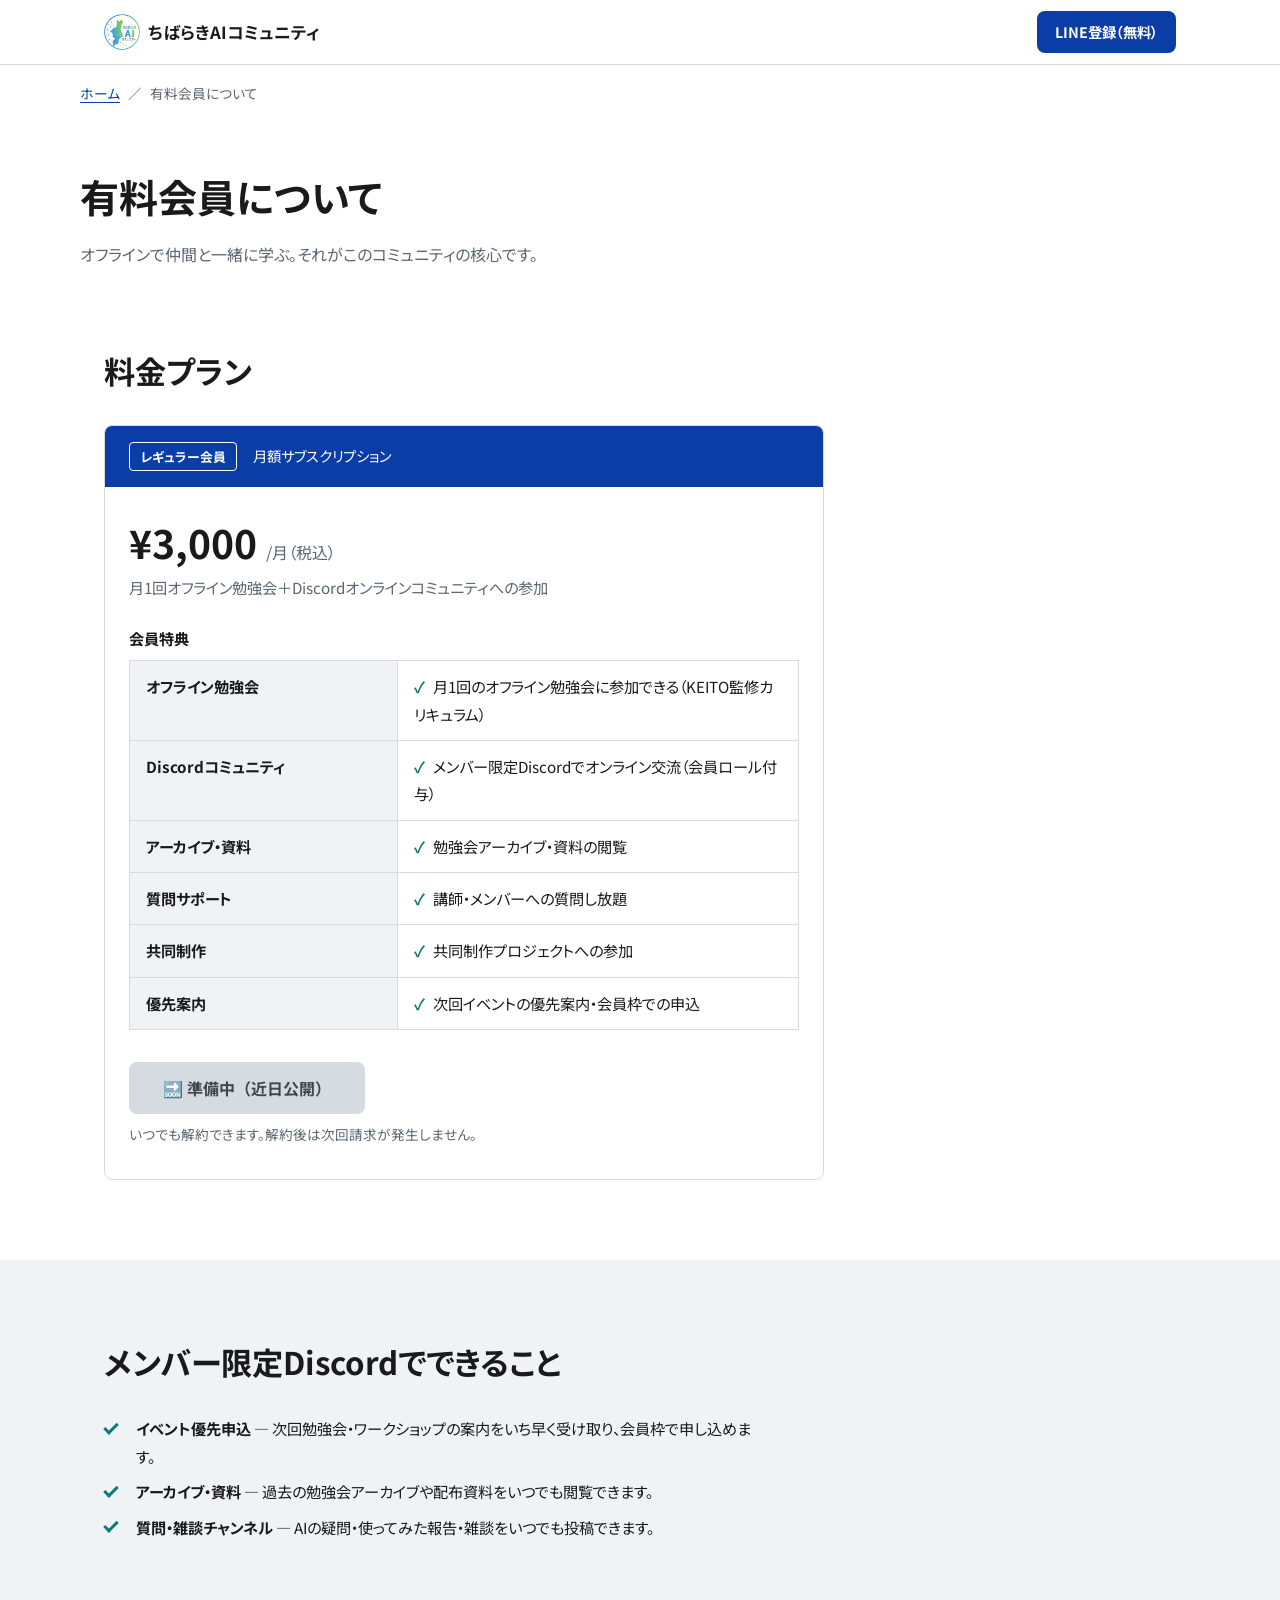
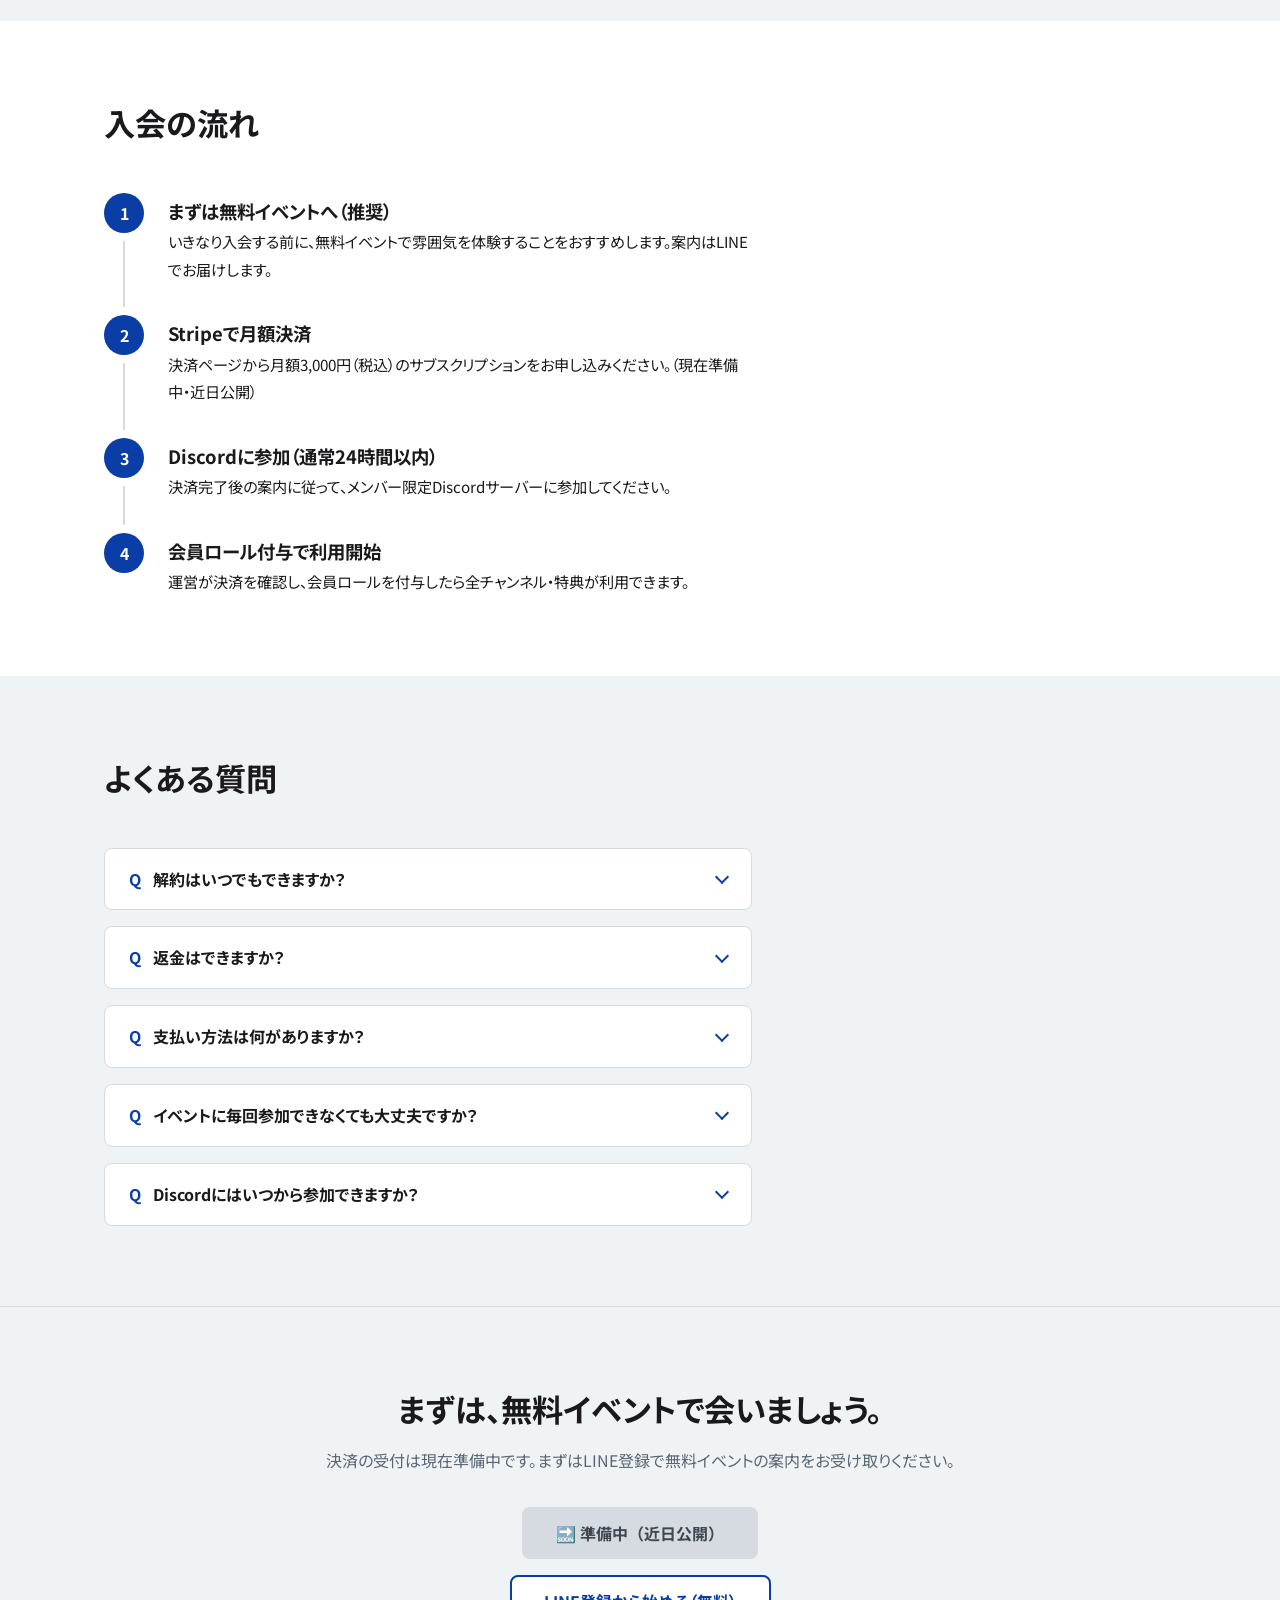
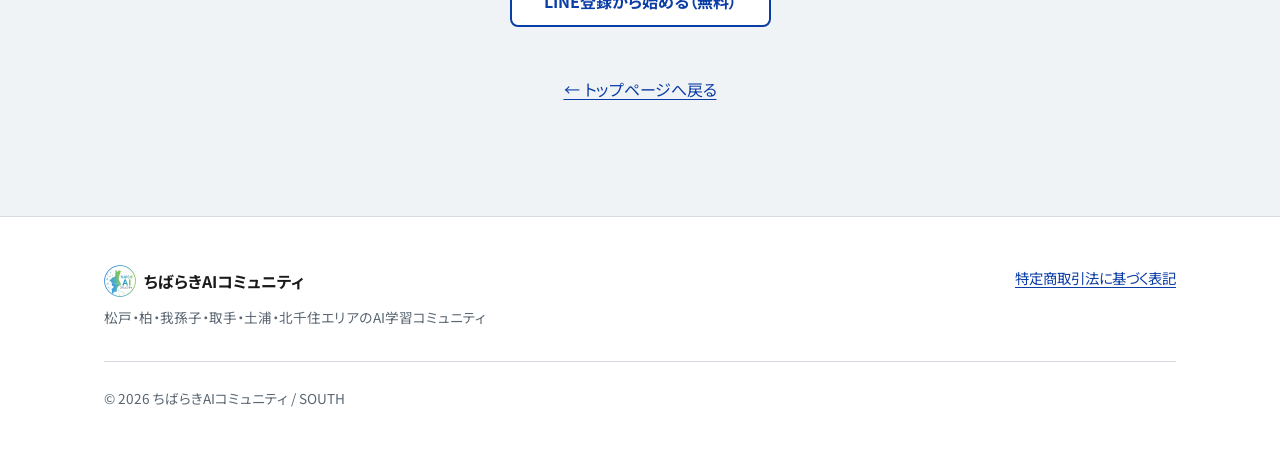
==== commit d9fcf4e4: "design preview: v3 — ちばらきAI redesign (quality-web-jp) Co-Authored-By: Claude Opus 4.8 <noreply@anthr" ====
--- a/membership.html
+++ b/membership.html
@@ -4,8 +4,8 @@
   <meta charset="UTF-8">
   <meta name="viewport" content="width=device-width, initial-scale=1.0">
   <title>有料会員について｜ちばらきAIコミュニティ</title>
+  <meta name="description" content="ちばらきAIコミュニティの有料会員（月額3,000円・税込）のご案内。月1回のオフライン勉強会とDiscordオンラインコミュニティに参加できます。">
   <meta name="robots" content="noindex">
-  <meta name="description" content="ちばらきAIコミュニティの有料会員（月額3,000円・税込）について。月1回のオフライン勉強会とDiscordオンラインコミュニティに参加できます。">
   <meta property="og:title" content="有料会員について｜ちばらきAIコミュニティ">
   <meta property="og:type" content="website">
   <meta property="og:image" content="assets/logo.png">
@@ -13,171 +13,160 @@
   <link rel="apple-touch-icon" href="assets/apple-touch-icon.png">
   <link rel="preconnect" href="https://fonts.googleapis.com">
   <link rel="preconnect" href="https://fonts.gstatic.com" crossorigin>
-  <link href="https://fonts.googleapis.com/css2?family=Zen+Kaku+Gothic+New:wght@700;900&family=Noto+Sans+JP:wght@400;500;700&display=swap" rel="stylesheet">
+  <link href="https://fonts.googleapis.com/css2?family=Noto+Sans+JP:wght@400;500;700&display=swap" rel="stylesheet">
   <link rel="stylesheet" href="style.css">
-  <script>document.documentElement.classList.add('js');</script>
 </head>
 <body>
 
+  <a href="#main" class="skip-link">本文へスキップ</a>
+
   <header class="site-header">
-    <div class="header-inner">
+    <div class="container header-inner">
       <a href="index.html" class="brand">
-        <img src="assets/logo.webp" alt="ちばらきAIコミュニティ ロゴ" class="brand-logo">
-        <span class="brand-name">ちばらき<span class="brand-ai">AI</span>コミュニティ</span>
+        <img src="assets/logo.webp" alt="" width="36" height="36">
+        <span class="brand-name">ちばらきAIコミュニティ</span>
       </a>
-      <nav class="global-nav" aria-label="グローバルナビゲーション">
-        <a href="https://lin.ee/UhTqLIS" class="btn btn-amber" target="_blank" rel="noopener noreferrer">LINE登録（無料）</a>
-      </nav>
+      <a href="https://lin.ee/UhTqLIS" class="btn btn--primary btn--sm header-cta" target="_blank" rel="noopener noreferrer">LINE登録（無料）</a>
     </div>
   </header>
 
-  <main>
+  <main id="main">
 
-    <section class="page-hero">
-      <div class="inner">
-        <h1>有料会員について</h1>
-        <p class="page-lead">オフラインで仲間と一緒に学ぶ。それがこのコミュニティの核心です。</p>
-      </div>
-    </section>
+    <nav class="breadcrumb container" aria-label="パンくずリスト">
+      <ol>
+        <li><a href="index.html">ホーム</a></li>
+        <li><span aria-current="page">有料会員について</span></li>
+      </ol>
+    </nav>
 
-    <!-- 価格 -->
-    <section class="section--tight">
-      <div class="inner">
-        <div class="price-wrap">
-          <div class="price-card reveal">
-            <div class="price-band">
-              <span class="plan-badge">レギュラー会員</span>
-              <span class="plan-type">月額サブスクリプション</span>
-            </div>
-            <div class="price-body">
-              <p class="price-amount">¥3,000<small>/月（税込）</small></p>
-              <p class="price-desc">月1回オフライン勉強会＋Discordオンラインコミュニティへの参加</p>
-              <div class="price-cta">
-                <button type="button" class="btn btn-disabled btn-block" disabled aria-disabled="true">🔜 準備中（近日公開）</button>
-                <p class="cancel-note">いつでも解約できます。解約後は次回請求が発生しません。</p>
-              </div>
-            </div>
+    <div class="page-header container">
+      <h1>有料会員について</h1>
+      <p class="lead">オフラインで仲間と一緒に学ぶ。それがこのコミュニティの核心です。</p>
+    </div>
+
+    <!-- 料金 -->
+    <section class="section" aria-labelledby="plan-title">
+      <div class="container">
+        <h2 id="plan-title" class="section-title">料金プラン</h2>
+        <div class="price-panel" style="margin-top: 32px;">
+          <div class="price-panel-header">
+            <span class="price-badge">レギュラー会員</span>
+            <span class="plan-type">月額サブスクリプション</span>
           </div>
-          <div class="benefit-panel reveal">
-            <h2>会員特典</h2>
-            <ul class="benefit-list">
-              <li>月1回のオフライン勉強会に参加できる（KEITO監修カリキュラム）</li>
-              <li>メンバー限定Discordでオンライン交流（会員ロール付与）</li>
-              <li>勉強会アーカイブ・資料の閲覧</li>
-              <li>講師・メンバーへの質問し放題</li>
-              <li>共同制作プロジェクトへの参加</li>
-              <li>次回イベントの優先案内・会員枠での申込</li>
-            </ul>
+          <div class="price-panel-body">
+            <p class="price-amount">¥3,000 <small>/月（税込）</small></p>
+            <p class="price-desc">月1回オフライン勉強会＋Discordオンラインコミュニティへの参加</p>
+            <table class="benefit-table">
+              <caption>会員特典</caption>
+              <tbody>
+                <tr>
+                  <th scope="row">オフライン勉強会</th>
+                  <td><span class="benefit-check" aria-hidden="true">✓</span>月1回のオフライン勉強会に参加できる（KEITO監修カリキュラム）</td>
+                </tr>
+                <tr>
+                  <th scope="row">Discordコミュニティ</th>
+                  <td><span class="benefit-check" aria-hidden="true">✓</span>メンバー限定Discordでオンライン交流（会員ロール付与）</td>
+                </tr>
+                <tr>
+                  <th scope="row">アーカイブ・資料</th>
+                  <td><span class="benefit-check" aria-hidden="true">✓</span>勉強会アーカイブ・資料の閲覧</td>
+                </tr>
+                <tr>
+                  <th scope="row">質問サポート</th>
+                  <td><span class="benefit-check" aria-hidden="true">✓</span>講師・メンバーへの質問し放題</td>
+                </tr>
+                <tr>
+                  <th scope="row">共同制作</th>
+                  <td><span class="benefit-check" aria-hidden="true">✓</span>共同制作プロジェクトへの参加</td>
+                </tr>
+                <tr>
+                  <th scope="row">優先案内</th>
+                  <td><span class="benefit-check" aria-hidden="true">✓</span>次回イベントの優先案内・会員枠での申込</td>
+                </tr>
+              </tbody>
+            </table>
+            <button type="button" class="btn btn--disabled" disabled aria-disabled="true">🔜 準備中（近日公開）</button>
+            <p class="cancel-note">いつでも解約できます。解約後は次回請求が発生しません。</p>
           </div>
         </div>
       </div>
     </section>
 
     <!-- Discordでできること -->
-    <section class="section">
-      <div class="inner">
-        <div class="sec-head reveal">
-          <span class="kicker">MEMBERS ONLY</span>
-          <h2>メンバー限定Discordでできること</h2>
-        </div>
-        <div class="discord-grid">
-          <article class="discord-card reveal">
-            <h3>イベント優先申込</h3>
-            <p>次回の勉強会・ワークショップを優先案内。会員枠で申し込めます。</p>
-          </article>
-          <article class="discord-card reveal">
-            <h3>アーカイブ・資料</h3>
-            <p>過去の勉強会アーカイブや配布資料をいつでも閲覧できます。</p>
-          </article>
-          <article class="discord-card reveal">
-            <h3>質問・雑談チャンネル</h3>
-            <p>AIの質問も、使ってみた報告も、雑談も。いつでも聞ける場所があります。</p>
-          </article>
-        </div>
+    <section class="section section--surface" aria-labelledby="discord-title">
+      <div class="container">
+        <h2 id="discord-title" class="section-title">メンバー限定Discordでできること</h2>
+        <ul class="check-list" style="margin-top: 32px;">
+          <li><strong>イベント優先申込</strong> — 次回勉強会・ワークショップの案内をいち早く受け取り、会員枠で申し込めます。</li>
+          <li><strong>アーカイブ・資料</strong> — 過去の勉強会アーカイブや配布資料をいつでも閲覧できます。</li>
+          <li><strong>質問・雑談チャンネル</strong> — AIの疑問・使ってみた報告・雑談をいつでも投稿できます。</li>
+        </ul>
       </div>
     </section>
 
     <!-- 入会の流れ -->
-    <section class="section">
-      <div class="inner">
-        <div class="sec-head reveal">
-          <span class="kicker">FLOW</span>
-          <h2>入会の流れ</h2>
-        </div>
+    <section class="section" aria-labelledby="flow-title">
+      <div class="container">
+        <h2 id="flow-title" class="section-title">入会の流れ</h2>
         <ol class="steps">
-          <li class="step reveal">
-            <span class="step-num" aria-hidden="true">1</span>
-            <div>
-              <h3>まずは無料イベントへ（推奨）</h3>
-              <p>いきなり入会しなくて大丈夫。LINEで案内する無料イベントで、雰囲気を体験してから決めてください。</p>
-            </div>
+          <li>
+            <h3>まずは無料イベントへ（推奨）</h3>
+            <p>いきなり入会する前に、無料イベントで雰囲気を体験することをおすすめします。案内はLINEでお届けします。</p>
           </li>
-          <li class="step reveal">
-            <span class="step-num" aria-hidden="true">2</span>
-            <div>
-              <h3>Stripeで月額決済</h3>
-              <p>クレジットカードで月額3,000円（税込）の決済を行います。（決済は現在準備中です）</p>
-            </div>
+          <li>
+            <h3>Stripeで月額決済</h3>
+            <p>決済ページから月額3,000円（税込）のサブスクリプションをお申し込みください。（現在準備中・近日公開）</p>
           </li>
-          <li class="step reveal">
-            <span class="step-num" aria-hidden="true">3</span>
-            <div>
-              <h3>Discordに参加（通常24時間以内）</h3>
-              <p>決済完了後の案内に従って、メンバー限定Discordサーバーに参加します。</p>
-            </div>
+          <li>
+            <h3>Discordに参加（通常24時間以内）</h3>
+            <p>決済完了後の案内に従って、メンバー限定Discordサーバーに参加してください。</p>
           </li>
-          <li class="step reveal">
-            <span class="step-num" aria-hidden="true">4</span>
-            <div>
-              <h3>会員ロール付与で利用開始</h3>
-              <p>運営が確認後、会員ロールを付与。勉強会・アーカイブ・各チャンネルが使えるようになります。</p>
-            </div>
+          <li>
+            <h3>会員ロール付与で利用開始</h3>
+            <p>運営が決済を確認し、会員ロールを付与したら全チャンネル・特典が利用できます。</p>
           </li>
         </ol>
       </div>
     </section>
 
     <!-- FAQ -->
-    <section class="section">
-      <div class="inner">
-        <div class="sec-head reveal">
-          <span class="kicker">FAQ</span>
-          <h2>よくある質問</h2>
-        </div>
+    <section class="section section--surface" aria-labelledby="mfaq-title">
+      <div class="container">
+        <h2 id="mfaq-title" class="section-title">よくある質問</h2>
         <div class="faq-list">
-          <div class="faq-item reveal">
-            <p class="faq-q">解約はいつでもできますか？</p>
-            <p class="faq-a">はい、Stripeの管理画面からいつでも解約できます。解約後、次回請求は発生しません。日割りによる返金は行っておりません。</p>
-          </div>
-          <div class="faq-item reveal">
-            <p class="faq-q">決済完了後の返金はできますか？</p>
-            <p class="faq-a">サービスの性質上、決済完了後の返金はお受けしておりません。</p>
-          </div>
-          <div class="faq-item reveal">
-            <p class="faq-q">支払い方法は何が使えますか？</p>
-            <p class="faq-a">クレジットカード決済（Stripe）のみのご対応となります。</p>
-          </div>
-          <div class="faq-item reveal">
-            <p class="faq-q">イベントに毎回参加できなくても大丈夫ですか？</p>
-            <p class="faq-a">はい、参加は任意です。勉強会のアーカイブもご覧いただけます。ただし、このコミュニティの核心はオフラインでの交流です。ぜひ都合の合う回にご参加ください。</p>
-          </div>
-          <div class="faq-item reveal">
-            <p class="faq-q">Discordにはいつから参加できますか？</p>
-            <p class="faq-a">決済確認後、通常24時間以内にご参加いただけます。</p>
-          </div>
+          <details>
+            <summary>解約はいつでもできますか？</summary>
+            <p class="faq-answer">はい、Stripeの管理画面からいつでも解約できます。解約後、次回請求は発生しません。日割りによる返金は行っておりません。</p>
+          </details>
+          <details>
+            <summary>返金はできますか？</summary>
+            <p class="faq-answer">サービスの性質上、決済完了後の返金はお受けしておりません。</p>
+          </details>
+          <details>
+            <summary>支払い方法は何がありますか？</summary>
+            <p class="faq-answer">クレジットカード決済（Stripe）のみ対応しています。</p>
+          </details>
+          <details>
+            <summary>イベントに毎回参加できなくても大丈夫ですか？</summary>
+            <p class="faq-answer">はい、参加は任意です。勉強会のアーカイブ・資料はDiscordで閲覧できます。ただし、このコミュニティの核心はオフラインでの交流です。都合が合うときはぜひ会場でお会いしましょう。</p>
+          </details>
+          <details>
+            <summary>Discordにはいつから参加できますか？</summary>
+            <p class="faq-answer">決済確認後、通常24時間以内にご案内します。</p>
+          </details>
         </div>
       </div>
     </section>
 
     <!-- 最終CTA -->
-    <section class="final-cta">
-      <div class="inner">
-        <div class="final-cta-panel reveal">
-          <h2>まずは、無料イベントで会いましょう。</h2>
-          <p>入会を迷っている方も、まずはLINE登録から。無料イベントの案内が届きます。</p>
-          <button type="button" class="btn btn-disabled" disabled aria-disabled="true">🔜 準備中（近日公開）</button>
-          <div><a href="https://lin.ee/UhTqLIS" class="btn btn-amber" target="_blank" rel="noopener noreferrer">LINE登録から始める（無料）</a></div>
-        </div>
+    <section class="cta-section" aria-labelledby="mcta-title">
+      <div class="container">
+        <h2 id="mcta-title">まずは、無料イベントで会いましょう。</h2>
+        <p>決済の受付は現在準備中です。まずはLINE登録で無料イベントの案内をお受け取りください。</p>
+        <p style="margin-bottom: 16px;">
+          <button type="button" class="btn btn--disabled" disabled aria-disabled="true">🔜 準備中（近日公開）</button>
+        </p>
+        <a href="https://lin.ee/UhTqLIS" class="btn btn--outline" target="_blank" rel="noopener noreferrer">LINE登録から始める（無料）</a>
         <p class="back-link"><a href="index.html">← トップページへ戻る</a></p>
       </div>
     </section>
@@ -185,32 +174,20 @@
   </main>
 
   <footer class="site-footer">
-    <div class="footer-inner">
-      <div class="footer-brand">
-        <img src="assets/logo.webp" alt="">
-        <span class="brand-name">ちばらき<span class="brand-ai">AI</span>コミュニティ</span>
+    <div class="container footer-inner">
+      <div>
+        <p class="footer-brand">
+          <img src="assets/logo.webp" alt="" width="32" height="32">
+          <span>ちばらきAIコミュニティ</span>
+        </p>
+        <p class="footer-desc">松戸・柏・我孫子・取手・土浦・北千住エリアのAI学習コミュニティ</p>
       </div>
-      <p class="footer-area">松戸・柏・我孫子・取手・土浦・北千住エリアのAI学習コミュニティ</p>
-      <p class="footer-links"><a href="tokushoho.html">特定商取引法に基づく表記</a></p>
+      <ul class="footer-links">
+        <li><a href="tokushoho.html">特定商取引法に基づく表記</a></li>
+      </ul>
       <p class="copyright">&copy; 2026 ちばらきAIコミュニティ / SOUTH</p>
     </div>
   </footer>
 
-  <script>
-    (function () {
-      var els = document.querySelectorAll('.reveal');
-      if (!('IntersectionObserver' in window)) {
-        els.forEach(function (el) { el.classList.add('in'); });
-        return;
-      }
-      var io = new IntersectionObserver(function (entries) {
-        entries.forEach(function (e) {
-          if (e.isIntersecting) { e.target.classList.add('in'); io.unobserve(e.target); }
-        });
-      }, { threshold: 0.12 });
-      els.forEach(function (el) { io.observe(el); });
-    })();
-  </script>
-
 </body>
 </html>
--- a/style.css
+++ b/style.css
@@ -1,909 +1,951 @@
-/* quality-web-jp · macrostructure: Bold Poster / Editorial-Asymmetric · tone: warm-bold-community · ref: 地域フェスポスター×現代ボールドブランドサイト */
-
-/* ============================================================
-   ちばらきAIコミュニティ — v2: Bold Community
-   暖色・特大タイポ・非対称エディトリアル
-   ============================================================ */
+/* quality-web-jp · macrostructure: Systematic Grid · tone: civic-modern-accessible · ref: design.digital.go.jp */
+
+/* ==========================================================
+   ちばらきAIコミュニティ — v3: Japan Modern
+   デジタル庁DSインスパイア。白＋薄グレー面、実直な濃い青、
+   Noto Sans JP、8px余白システム、高アクセシビリティ。
+   ========================================================== */
 
 :root {
-  --bg:        #FFF8F1;
-  --surface:   #FFFFFF;
-  --ink:       #2A1A12;
-  --primary:   #E4572E;
-  --secondary: #F2A541;
-  --accent:    #2E7D5B;
-  --muted:     #7A6A5F;
-
-  --line:      rgba(42, 26, 18, .12);
-  --shadow-1:  0 6px 20px rgba(42, 26, 18, .08);
-
-  --font-head: "Zen Kaku Gothic New", "Noto Sans JP", sans-serif;
-  --font-body: "Noto Sans JP", sans-serif;
-
-  --radius-card: 16px;
-  --radius-panel: 24px;
-  --radius-pill: 999px;
-
-  --section-gap: 88px;
-  --inner-max: 1120px;
-}
-
-* { margin: 0; padding: 0; box-sizing: border-box; }
-
-html { scroll-behavior: smooth; scroll-padding-top: 84px; }
-
-body {
-  font-family: var(--font-body);
-  font-weight: 400;
-  font-size: 1rem;
-  line-height: 1.8;
-  letter-spacing: .02em;
-  font-feature-settings: "palt";
-  color: var(--ink);
-  background: var(--bg);
-  -webkit-font-smoothing: antialiased;
-  overflow-x: hidden;
-}
-
-img { max-width: 100%; height: auto; display: block; }
-a { color: var(--primary); }
-
-h1, h2, h3, h4 {
-  font-family: var(--font-head);
-  font-weight: 900;
-  font-style: normal;
-  line-height: 1.3;
-  letter-spacing: -.01em;
-}
-
-/* ---------- 共通レイアウト ---------- */
-.inner {
-  max-width: var(--inner-max);
-  margin: 0 auto;
-  padding: 0 24px;
-}
-.section { padding: var(--section-gap) 0; }
-.section--tight { padding: 56px 0; }
-
-/* セクション見出し：非対称（左寄せ＋色棒） */
-.sec-head { max-width: 720px; margin-bottom: 48px; }
-.sec-head .kicker {
-  display: inline-block;
-  font-family: var(--font-head);
-  font-weight: 700;
-  font-size: .85rem;
-  letter-spacing: .12em;
-  color: var(--accent);
-  border-left: 6px solid var(--secondary);
-  padding-left: 10px;
-  margin-bottom: 14px;
-}
-.sec-head h2 {
-  font-size: clamp(1.7rem, 4.4vw, 2.6rem);
-}
-.sec-head .sec-lead { margin-top: 16px; color: var(--muted); font-weight: 500; }
-
-/* ---------- reveal（スクロールイン。transform/opacityのみ） ---------- */
-html.js .reveal {
-  opacity: 0;
-  transform: translateY(18px);
-  transition: opacity .6s ease, transform .6s ease;
-}
-html.js .reveal.in { opacity: 1; transform: none; }
+  --bg: #FFFFFF;
+  --surface: #F0F3F5;
+  --border: #D5DBE0;
+  --text: #1A1A1C;
+  --muted: #5A6672;
+  --primary: #0B3DA6;
+  --primary-hover: #082E7D;
+  --accent: #0A7B73;
+  --radius: 8px;
+  --font: "Noto Sans JP", "Hiragino Kaku Gothic ProN", "Hiragino Sans", Meiryo, sans-serif;
+  --measure: 72ch;
+}
+
+*,
+*::before,
+*::after { box-sizing: border-box; }
+
+html {
+  -webkit-text-size-adjust: 100%;
+  scroll-behavior: smooth;
+}
+
 @media (prefers-reduced-motion: reduce) {
   html { scroll-behavior: auto; }
-  html.js .reveal { opacity: 1; transform: none; transition: none; }
-  * { animation: none !important; transition: none !important; }
+  *,
+  *::before,
+  *::after {
+    animation-duration: 0.01ms !important;
+    animation-iteration-count: 1 !important;
+    transition-duration: 0.01ms !important;
+  }
+}
+
+body {
+  margin: 0;
+  font-family: var(--font);
+  font-weight: 400;
+  font-style: normal;
+  font-feature-settings: "palt";
+  color: var(--text);
+  background: var(--bg);
+  line-height: 1.8;
+  font-size: 1rem;
+}
+
+h1, h2, h3, h4 {
+  font-weight: 700;
+  font-style: normal;
+  line-height: 1.4;
+  margin: 0;
+}
+
+p { margin: 0; }
+
+img { max-width: 100%; height: auto; display: block; }
+
+ul, ol { margin: 0; padding: 0; }
+
+a {
+  color: var(--primary);
+  text-decoration: underline;
+  text-underline-offset: 0.2em;
+}
+
+a:hover { color: var(--primary-hover); }
+
+/* 可視フォーカス（本デザインの肝のひとつ） */
+:focus-visible {
+  outline: 3px solid var(--primary);
+  outline-offset: 2px;
+  border-radius: 2px;
+}
+
+/* ---------- スキップリンク ---------- */
+.skip-link {
+  position: absolute;
+  left: 8px;
+  top: -48px;
+  z-index: 100;
+  background: var(--primary);
+  color: #FFFFFF;
+  padding: 8px 16px;
+  border-radius: 0 0 var(--radius) var(--radius);
+  text-decoration: none;
+  font-weight: 700;
+}
+
+.skip-link:focus {
+  top: 0;
+  color: #FFFFFF;
+  outline: 3px solid var(--accent);
+  outline-offset: 2px;
+}
+
+/* ---------- レイアウト共通 ---------- */
+.container {
+  max-width: 1120px;
+  margin: 0 auto;
+  padding-left: 24px;
+  padding-right: 24px;
+}
+
+.section { padding: 80px 0; }
+.section--surface { background: var(--surface); }
+
+.section-label {
+  display: block;
+  font-size: 0.8rem;
+  font-weight: 700;
+  letter-spacing: 0.08em;
+  color: var(--primary);
+  margin-bottom: 8px;
+}
+
+.section-title {
+  font-size: 1.953rem;
+  margin-bottom: 16px;
+}
+
+.section-lead {
+  max-width: var(--measure);
+  color: var(--muted);
+  margin-bottom: 48px;
+}
+
+.section-title + .grid,
+.section-title + .steps,
+.section-title + .faq-list { margin-top: 48px; }
+
+/* ---------- ヘッダ ---------- */
+.site-header {
+  background: var(--bg);
+  border-bottom: 1px solid var(--border);
+  position: sticky;
+  top: 0;
+  z-index: 50;
+}
+
+.header-inner {
+  display: flex;
+  align-items: center;
+  gap: 24px;
+  min-height: 64px;
+  flex-wrap: wrap;
+  padding-top: 8px;
+  padding-bottom: 8px;
+}
+
+.brand {
+  display: flex;
+  align-items: center;
+  gap: 8px;
+  text-decoration: none;
+  color: var(--text);
+  font-weight: 700;
+  margin-right: auto;
+}
+
+.brand img {
+  width: 36px;
+  height: 36px;
+  object-fit: contain;
+}
+
+.brand-name { font-size: 1.05rem; }
+
+.site-nav ul {
+  display: flex;
+  gap: 24px;
+  list-style: none;
+  align-items: center;
+}
+
+.site-nav a {
+  color: var(--text);
+  text-decoration: none;
+  font-size: 0.92rem;
+  padding: 8px 0;
+  border-bottom: 2px solid transparent;
+}
+
+.site-nav a:hover {
+  color: var(--primary);
+  border-bottom-color: var(--primary);
+}
+
+.header-cta { flex-shrink: 0; }
+
+@media (max-width: 767px) {
+  .site-nav { display: none; }
+  .header-inner { min-height: 56px; }
 }
 
 /* ---------- ボタン ---------- */
 .btn {
   display: inline-block;
-  font-family: var(--font-head);
-  font-weight: 900;
+  font-family: inherit;
+  font-size: 1rem;
+  font-weight: 700;
+  line-height: 1.5;
+  text-align: center;
   text-decoration: none;
-  text-align: center;
-  border-radius: var(--radius-pill);
-  border: none;
+  border-radius: var(--radius);
+  padding: 12px 32px;
+  border: 2px solid transparent;
   cursor: pointer;
-  transition: transform .15s ease, box-shadow .15s ease;
-}
-.btn:hover { transform: scale(.97); }
-.btn:active { transform: scale(.95); }
-
-/* 大CTA：テラコッタ塗り＋白の特大文字（large text） */
-.btn-primary {
+  transition: background-color 0.15s, color 0.15s, border-color 0.15s;
+}
+
+.btn--primary {
   background: var(--primary);
-  color: #fff;
-  font-size: 1.25rem;
-  padding: 18px 44px;
-  box-shadow: 0 6px 20px rgba(228, 87, 46, .32);
-}
-.btn-primary:hover { box-shadow: 0 3px 10px rgba(228, 87, 46, .28); }
-
-/* 小ボタン：アンバー塗り＋焦げ茶文字 */
-.btn-amber {
-  background: var(--secondary);
-  color: var(--ink);
-  font-size: .95rem;
-  padding: 10px 22px;
-}
-
-/* ゴースト */
-.btn-ghost {
-  background: transparent;
-  color: var(--ink);
-  font-size: .95rem;
-  padding: 10px 22px;
-  border: 2px solid var(--line);
-}
-
-/* 無効（決済準備中） */
-.btn-disabled {
-  background: rgba(42, 26, 18, .10);
-  color: var(--muted);
-  font-size: 1.05rem;
-  padding: 16px 40px;
+  color: #FFFFFF;
+}
+
+.btn--primary:hover {
+  background: var(--primary-hover);
+  color: #FFFFFF;
+}
+
+.btn--outline {
+  background: var(--bg);
+  color: var(--primary);
+  border-color: var(--primary);
+}
+
+.btn--outline:hover {
+  background: var(--surface);
+  color: var(--primary-hover);
+  border-color: var(--primary-hover);
+}
+
+.btn--sm {
+  font-size: 0.9rem;
+  padding: 8px 16px;
+}
+
+.btn:disabled,
+.btn--disabled {
+  background: var(--border);
+  color: #3F4750; /* on #D5DBE0 ≈ 6.8:1 — disabledでも4.5:1超を維持 */
+  border-color: var(--border);
   cursor: not-allowed;
-  box-shadow: none;
-}
-.btn-disabled:hover, .btn-disabled:active { transform: none; }
-
-.btn-block { display: block; width: 100%; }
-
-.cta-sub { margin-top: 12px; font-size: .88rem; color: var(--muted); font-weight: 500; }
-
-/* ---------- ヘッダ ---------- */
-.site-header {
-  position: sticky;
-  top: 0;
-  z-index: 50;
-  background: rgba(255, 248, 241, .92);
-  backdrop-filter: blur(8px);
-  border-bottom: 2px solid var(--line);
-}
-.header-inner {
-  max-width: var(--inner-max);
-  margin: 0 auto;
-  padding: 12px 24px;
-  display: flex;
-  align-items: center;
-  justify-content: space-between;
-  gap: 16px;
-}
-.brand {
-  display: flex;
-  align-items: center;
-  gap: 10px;
-  text-decoration: none;
-  color: var(--ink);
-}
-.brand-logo { width: 40px; height: 40px; object-fit: contain; }
-.brand-name {
-  font-family: var(--font-head);
-  font-weight: 900;
-  font-size: 1.05rem;
-  letter-spacing: 0;
-}
-.brand-name .brand-ai { color: var(--primary); }
-.global-nav { display: flex; align-items: center; gap: 26px; }
-.global-nav a {
-  font-family: var(--font-head);
-  font-weight: 700;
-  font-size: .9rem;
-  color: var(--ink);
-  text-decoration: none;
-}
-.global-nav a:hover { color: var(--primary); }
-.nav-links { display: flex; gap: 26px; }
+}
+
+.btn:disabled:hover,
+.btn--disabled:hover {
+  background: var(--border);
+  color: #3F4750;
+}
+
+.btn-note {
+  font-size: 0.85rem;
+  color: var(--muted);
+  margin-top: 8px;
+}
 
 /* ---------- ヒーロー ---------- */
-.hero {
-  position: relative;
-  padding: 88px 0 96px;
-  overflow: hidden;
-}
-/* 暖色の有機blob（背景装飾） */
-.hero::before {
-  content: "";
-  position: absolute;
-  top: -140px;
-  right: -180px;
-  width: 640px;
-  height: 640px;
-  background: var(--secondary);
-  opacity: .28;
-  border-radius: 58% 42% 46% 54% / 52% 48% 52% 48%;
-  pointer-events: none;
-}
-.hero::after {
-  content: "";
-  position: absolute;
-  bottom: -220px;
-  left: -160px;
-  width: 480px;
-  height: 480px;
-  background: var(--primary);
-  opacity: .12;
-  border-radius: 45% 55% 60% 40% / 55% 45% 55% 45%;
-  pointer-events: none;
-}
-.hero-grid {
-  position: relative;
+.hero { padding: 80px 0; }
+
+.hero-inner {
   display: grid;
-  grid-template-columns: minmax(0, 7fr) minmax(0, 4fr);
+  grid-template-columns: minmax(0, 7fr) minmax(0, 5fr);
   gap: 48px;
   align-items: center;
 }
-.hero-eyebrow {
-  display: inline-block;
-  font-family: var(--font-head);
-  font-weight: 700;
-  font-size: clamp(.95rem, 2vw, 1.15rem);
+
+.hero-lead {
+  font-size: 1rem;
+  font-weight: 700;
   color: var(--accent);
-  margin-bottom: 10px;
-}
+  margin-bottom: 8px;
+}
+
 .hero h1 {
-  font-size: clamp(2.5rem, 7.6vw, 4.6rem);
-  line-height: 1.14;
-  letter-spacing: -.02em;
-}
-.hero h1 .hl { color: var(--primary); }
+  font-size: 2.441rem;
+  line-height: 1.3;
+  margin-bottom: 24px;
+}
+
 .hero-copy {
-  margin-top: 22px;
-  font-size: clamp(1rem, 2vw, 1.15rem);
+  max-width: var(--measure);
+  font-size: 1.1rem;
+  margin-bottom: 24px;
+}
+
+.area-chips {
+  display: flex;
+  flex-wrap: wrap;
+  gap: 8px;
+  list-style: none;
+  margin-bottom: 32px;
+}
+
+.area-chips li {
+  font-size: 0.85rem;
   font-weight: 500;
-  max-width: 34em;
-}
-.area-chips {
-  display: flex;
+  color: var(--text);
+  background: var(--surface);
+  border: 1px solid var(--border);
+  border-radius: var(--radius);
+  padding: 4px 12px;
+}
+
+.hero-note {
+  font-size: 0.9rem;
+  color: var(--muted);
+  margin-top: 16px;
+}
+
+.hero-visual {
+  display: flex;
+  justify-content: center;
+}
+
+.hero-visual img {
+  width: min(280px, 70%);
+}
+
+@media (max-width: 767px) {
+  .hero { padding: 48px 0; }
+  .hero-inner {
+    grid-template-columns: 1fr;
+    gap: 32px;
+  }
+  .hero h1 { font-size: 1.953rem; }
+  .hero-visual { order: -1; }
+  .hero-visual img { width: min(180px, 55%); }
+}
+
+/* ---------- お知らせバー ---------- */
+.notice-bar {
+  background: var(--surface);
+  border-top: 1px solid var(--border);
+  border-bottom: 1px solid var(--border);
+  padding: 16px 0;
+}
+
+.notice-inner {
+  display: flex;
+  align-items: baseline;
+  gap: 16px;
   flex-wrap: wrap;
-  gap: 10px;
-  margin-top: 26px;
-  list-style: none;
-}
-.area-chips li {
-  font-family: var(--font-head);
-  font-weight: 700;
-  font-size: .88rem;
-  background: var(--secondary);
-  color: var(--ink);
-  border-radius: var(--radius-pill);
-  padding: 5px 16px;
-}
-.area-chips li:nth-child(even) { background: #fff; border: 2px solid var(--secondary); }
-.hero-cta { margin-top: 34px; }
-.hero-note {
-  margin-top: 20px;
-  font-size: .88rem;
-  color: var(--muted);
-  border-left: 4px solid var(--secondary);
-  padding-left: 12px;
-}
-/* ヒーロー右：ロゴを色面の上に */
-.hero-visual { position: relative; display: grid; place-items: center; }
-.hero-visual .blob {
-  position: absolute;
-  inset: 0;
-  margin: auto;
-  width: min(340px, 80%);
-  aspect-ratio: 1;
-  background: var(--primary);
-  border-radius: 52% 48% 44% 56% / 48% 52% 48% 52%;
-}
-.hero-visual img {
-  position: relative;
-  width: min(250px, 62%);
-}
-
-/* ---------- お知らせバー ---------- */
-.notice-bar { background: var(--secondary); }
-.notice-inner {
-  max-width: var(--inner-max);
-  margin: 0 auto;
-  padding: 14px 24px;
-  display: flex;
-  align-items: center;
-  gap: 14px;
-  flex-wrap: wrap;
-}
+}
+
 .notice-tag {
   flex-shrink: 0;
-  font-family: var(--font-head);
-  font-weight: 900;
-  font-size: .8rem;
-  background: var(--ink);
-  color: #FFF8F1;
-  border-radius: var(--radius-pill);
-  padding: 4px 14px;
-}
-.notice-text { font-weight: 700; font-size: .92rem; color: var(--ink); }
-
-/* ---------- こんな方へ（2＋1の非対称） ---------- */
-.persona-grid {
+  font-size: 0.8rem;
+  font-weight: 700;
+  color: #FFFFFF;
+  background: var(--accent);
+  border-radius: 4px;
+  padding: 2px 10px;
+}
+
+.notice-text { font-size: 0.95rem; }
+
+/* ---------- グリッド ---------- */
+.grid {
   display: grid;
-  grid-template-columns: repeat(12, 1fr);
   gap: 24px;
 }
-.persona-card {
+
+.grid--3 { grid-template-columns: repeat(3, minmax(0, 1fr)); }
+.grid--2 { grid-template-columns: repeat(2, minmax(0, 1fr)); }
+
+@media (max-width: 767px) {
+  .grid--3, .grid--2 { grid-template-columns: 1fr; }
+}
+
+/* ---------- カード ---------- */
+.card {
   background: var(--surface);
-  border-radius: var(--radius-card);
-  box-shadow: var(--shadow-1);
-  padding: 30px 28px 28px;
-  border-top: 10px solid var(--primary);
-}
-.persona-card h3 {
-  font-size: 1.3rem;
-  margin-bottom: 10px;
-}
-.persona-card p { color: var(--muted); font-size: .95rem; }
-.persona-card--wide { grid-column: span 7; }
-.persona-card--narrow { grid-column: span 5; border-top-color: var(--secondary); }
-.persona-card--full {
-  grid-column: 3 / span 10; /* あえて右に寄せて千鳥に */
-  border-top: none;
-  border-left: 10px solid var(--accent);
-  display: flex;
-  flex-direction: column;
-  justify-content: center;
-}
-
-/* ---------- コンセプト（大きな番号＋色面の「掛け声」） ---------- */
-.concept-rows { display: grid; gap: 32px; }
-.concept-row {
+  border: 1px solid var(--border);
+  border-radius: var(--radius);
+  padding: 32px 24px;
+}
+
+.card h3 {
+  font-size: 1.25rem;
+  margin-bottom: 8px;
+}
+
+.card p {
+  font-size: 0.95rem;
+  color: var(--text);
+}
+
+.card-icon {
+  display: inline-flex;
+  color: var(--primary);
+  margin-bottom: 16px;
+}
+
+.card-icon svg { width: 32px; height: 32px; }
+
+/* ---------- コンセプト（番号付きリスト） ---------- */
+.concept-list {
+  list-style: none;
+  counter-reset: concept;
+  max-width: var(--measure);
   display: grid;
-  grid-template-columns: minmax(0, 5fr) minmax(0, 7fr);
-  border-radius: var(--radius-panel);
-  overflow: hidden;
-  box-shadow: var(--shadow-1);
-}
-.concept-row:nth-child(even) { grid-template-columns: minmax(0, 7fr) minmax(0, 5fr); }
-.concept-row:nth-child(even) .concept-yell { order: 2; }
-.concept-row:nth-child(even) .concept-body { order: 1; }
-/* 千鳥に左右へずらす */
-.concept-row:nth-child(1) { margin-right: 8%; }
-.concept-row:nth-child(2) { margin-left: 8%; }
-.concept-row:nth-child(3) { margin-right: 4%; }
-
-.concept-yell {
-  padding: 40px 32px;
-  display: flex;
-  flex-direction: column;
-  justify-content: center;
-  gap: 4px;
-}
-.concept-yell .num {
-  font-family: var(--font-head);
-  font-weight: 900;
-  font-size: clamp(2.6rem, 6vw, 4rem);
-  line-height: 1;
-  opacity: .55;
-}
-.concept-yell .yell {
-  font-family: var(--font-head);
-  font-weight: 900;
-  font-size: clamp(1.6rem, 3.6vw, 2.3rem);
-  line-height: 1.25;
-}
-.concept-yell--primary { background: var(--primary); color: #fff; }
-.concept-yell--amber   { background: var(--secondary); color: var(--ink); }
-.concept-yell--green   { background: var(--accent); color: #fff; }
-.concept-body {
-  background: var(--surface);
-  padding: 40px 36px;
-  display: flex;
-  align-items: center;
-  font-size: .98rem;
-}
-
-/* ---------- 監修 ---------- */
-.kanshu-grid {
+  gap: 24px;
+}
+
+.concept-list li {
+  counter-increment: concept;
+  position: relative;
+  padding: 24px 24px 24px 80px;
+  background: var(--bg);
+  border: 1px solid var(--border);
+  border-radius: var(--radius);
+}
+
+.concept-list li::before {
+  content: counter(concept, decimal-leading-zero);
+  position: absolute;
+  left: 24px;
+  top: 24px;
+  font-size: 1.25rem;
+  font-weight: 700;
+  color: var(--primary);
+  line-height: 1.4;
+}
+
+.concept-list h3 {
+  font-size: 1.25rem;
+  margin-bottom: 8px;
+}
+
+.concept-list p {
+  font-size: 0.95rem;
+}
+
+/* ---------- 監修セクション ---------- */
+.supervisor {
   display: grid;
-  grid-template-columns: minmax(0, 5fr) minmax(0, 7fr);
-  gap: 56px;
-  align-items: center;
-}
-.kanshu-photo { position: relative; padding: 20px 20px 0 0; }
-.kanshu-photo::before {
-  content: "";
-  position: absolute;
-  top: 0;
-  right: 0;
-  width: 78%;
-  height: 78%;
-  background: var(--secondary);
-  border-radius: 55% 45% 48% 52% / 50% 55% 45% 50%;
-  opacity: .55;
-}
-.kanshu-photo img {
+  grid-template-columns: minmax(0, 4fr) minmax(0, 8fr);
+  gap: 48px;
+  align-items: start;
+}
+
+.supervisor-photo img {
+  border-radius: var(--radius);
+  border: 1px solid var(--border);
+  width: 100%;
+  max-width: 320px;
+}
+
+.supervisor-name {
+  font-size: 1.5625rem;
+  margin-bottom: 4px;
+}
+
+.supervisor-role {
+  font-size: 0.9rem;
+  font-weight: 700;
+  color: var(--accent);
+  margin-bottom: 16px;
+}
+
+.supervisor-bio {
+  max-width: var(--measure);
+  margin-bottom: 16px;
+}
+
+.supervisor-note {
+  font-size: 0.9rem;
+  color: var(--muted);
+  border-left: 4px solid var(--accent);
+  padding-left: 16px;
+  max-width: var(--measure);
+}
+
+@media (max-width: 767px) {
+  .supervisor {
+    grid-template-columns: 1fr;
+    gap: 32px;
+  }
+  .supervisor-photo { display: flex; justify-content: center; }
+  .supervisor-photo img { max-width: 240px; }
+}
+
+/* ---------- 活動内容（定義リスト） ---------- */
+.activity-list {
+  max-width: var(--measure);
+  margin: 0;
+  border-top: 1px solid var(--border);
+}
+
+.activity-list > div {
+  display: grid;
+  grid-template-columns: minmax(0, 4fr) minmax(0, 8fr);
+  gap: 8px 32px;
+  padding: 24px 0;
+  border-bottom: 1px solid var(--border);
+}
+
+.activity-list dt {
+  font-weight: 700;
+  font-size: 1.05rem;
+}
+
+.activity-list dd {
+  margin: 0;
+  font-size: 0.95rem;
+}
+
+@media (max-width: 767px) {
+  .activity-list > div { grid-template-columns: 1fr; }
+}
+
+.activity-place {
+  max-width: var(--measure);
+  margin-top: 24px;
+  font-size: 0.95rem;
+  color: var(--muted);
+}
+
+.activity-place strong { color: var(--text); }
+
+/* ---------- ステップ ---------- */
+.steps {
+  list-style: none;
+  counter-reset: step;
+  max-width: var(--measure);
+  display: grid;
+  gap: 0;
+}
+
+.steps li {
+  counter-increment: step;
   position: relative;
-  border-radius: var(--radius-panel);
-  box-shadow: var(--shadow-1);
-}
-.kanshu-name-row {
-  display: flex;
-  align-items: baseline;
-  gap: 14px;
-  flex-wrap: wrap;
-  margin: 20px 0 16px;
-}
-.kanshu-name {
-  font-family: var(--font-head);
-  font-weight: 900;
-  font-size: 2.1rem;
-  line-height: 1;
-}
-.kanshu-title-tag {
-  font-family: var(--font-head);
-  font-weight: 700;
-  font-size: .82rem;
-  background: var(--secondary);
-  color: var(--ink);
-  border-radius: var(--radius-pill);
-  padding: 4px 14px;
-}
-.kanshu-bio { font-size: .98rem; }
-.kanshu-note {
-  margin-top: 22px;
-  background: var(--surface);
-  border-left: 8px solid var(--accent);
-  border-radius: 0 var(--radius-card) var(--radius-card) 0;
-  box-shadow: var(--shadow-1);
-  padding: 18px 22px;
-  font-size: .92rem;
-  color: var(--muted);
-  font-weight: 500;
-}
-
-/* ---------- 活動内容（千鳥カード） ---------- */
-.activity-grid {
-  display: grid;
-  grid-template-columns: repeat(12, 1fr);
-  gap: 24px;
-}
-.activity-card {
-  background: var(--surface);
-  border-radius: var(--radius-card);
-  box-shadow: var(--shadow-1);
-  padding: 32px 30px;
-  border-top: 10px solid var(--primary);
-}
-.activity-card .act-tag {
-  display: inline-block;
-  font-family: var(--font-head);
-  font-weight: 700;
-  font-size: .78rem;
-  background: var(--secondary);
-  color: var(--ink);
-  border-radius: var(--radius-pill);
-  padding: 3px 12px;
-  margin-bottom: 12px;
-}
-.activity-card h3 { font-size: 1.35rem; margin-bottom: 10px; }
-.activity-card p { color: var(--muted); font-size: .95rem; }
-.activity-card--big {
-  grid-column: span 7;
-  border-top-color: var(--primary);
-}
-.activity-card--big h3 { font-size: 1.6rem; }
-.activity-card--side {
-  grid-column: span 5;
-  border-top-color: var(--secondary);
-  align-self: end; /* 高さをずらして千鳥に */
-  margin-top: 40px;
-}
-.activity-card--offset {
-  grid-column: 2 / span 7;
-  border-top-color: var(--accent);
-}
-.activity-place {
-  grid-column: span 12;
-  margin-top: 8px;
-  background: var(--accent);
-  color: #fff;
-  border-radius: var(--radius-card);
-  padding: 18px 26px;
-  font-weight: 700;
-  font-size: .95rem;
-  display: flex;
-  align-items: center;
-  gap: 12px;
-}
-.activity-place .place-mark {
-  flex-shrink: 0;
-  font-family: var(--font-head);
-  font-weight: 900;
-  background: #fff;
-  color: var(--accent);
-  border-radius: var(--radius-pill);
-  font-size: .78rem;
-  padding: 3px 12px;
-}
-
-/* ---------- ステップ（縦タイムライン） ---------- */
-.steps { list-style: none; max-width: 720px; }
-.step {
-  position: relative;
-  display: grid;
-  grid-template-columns: 72px 1fr;
-  gap: 24px;
-  padding-bottom: 44px;
-}
-.step:last-child { padding-bottom: 0; }
-.step::before {
-  content: "";
-  position: absolute;
-  left: 35px;
-  top: 72px;
-  bottom: 8px;
-  width: 3px;
-  background: var(--secondary);
-  border-radius: 2px;
-}
-.step:last-child::before { display: none; }
-.step-num {
-  width: 72px;
-  height: 72px;
-  border-radius: var(--radius-pill);
-  background: var(--primary);
-  color: #fff;
-  font-family: var(--font-head);
-  font-weight: 900;
-  font-size: 1.8rem;
-  display: grid;
-  place-items: center;
-}
-.step:nth-child(2) .step-num { background: var(--secondary); color: var(--ink); }
-.step:nth-child(3) .step-num { background: var(--accent); }
-.step:nth-child(4) .step-num { background: var(--ink); color: #FFF8F1; }
-.step h3 { font-size: 1.25rem; margin: 8px 0 6px; }
-.step p { color: var(--muted); font-size: .95rem; }
-.steps-cta { margin-top: 48px; }
-
-/* ---------- FAQ ---------- */
-.faq-list { display: grid; gap: 18px; max-width: 860px; }
-.faq-item {
-  background: var(--surface);
-  border-radius: var(--radius-card);
-  box-shadow: var(--shadow-1);
-  border-left: 8px solid var(--primary);
-  padding: 22px 26px;
-}
-.faq-item:nth-child(2) { border-left-color: var(--secondary); margin-left: 6%; }
-.faq-item:nth-child(3) { border-left-color: var(--accent); }
-.faq-item:nth-child(4) { border-left-color: var(--secondary); margin-left: 6%; }
-.faq-item:nth-child(5) { border-left-color: var(--primary); }
-.faq-q {
-  font-family: var(--font-head);
-  font-weight: 900;
-  font-size: 1.05rem;
-  display: flex;
-  gap: 10px;
-}
-.faq-q::before { content: "Q."; color: var(--primary); font-size: 1.25rem; line-height: 1.4; flex-shrink: 0; }
-.faq-a { margin-top: 8px; font-size: .95rem; color: var(--muted); display: flex; gap: 10px; }
-.faq-a::before {
-  content: "A.";
-  font-family: var(--font-head);
-  font-weight: 900;
-  color: var(--accent);
-  flex-shrink: 0;
-}
-
-/* ---------- 最終CTA ---------- */
-.final-cta { padding: 0 0 var(--section-gap); }
-.final-cta-panel {
-  position: relative;
-  background: var(--primary);
-  border-radius: var(--radius-panel);
-  padding: 72px 32px;
-  text-align: center;
-  color: #fff;
-  overflow: hidden;
-}
-.final-cta-panel::before {
-  content: "";
-  position: absolute;
-  top: -80px;
-  left: -60px;
-  width: 260px;
-  height: 260px;
-  background: var(--secondary);
-  opacity: .35;
-  border-radius: 55% 45% 50% 50% / 48% 52% 48% 52%;
-}
-.final-cta-panel::after {
-  content: "";
-  position: absolute;
-  bottom: -100px;
-  right: -70px;
-  width: 300px;
-  height: 300px;
-  background: #fff;
-  opacity: .10;
-  border-radius: 45% 55% 42% 58% / 55% 45% 55% 45%;
-}
-.final-cta-panel h2 {
-  position: relative;
-  font-size: clamp(1.8rem, 4.6vw, 2.7rem);
-}
-.final-cta-panel p {
-  position: relative;
-  margin-top: 14px;
-  font-weight: 700;
-  font-size: 1.2rem; /* 白文字×テラコッタは large text（3:1）を維持 */
-}
-.final-cta-panel .btn-amber {
-  position: relative;
-  margin-top: 30px;
-  font-size: 1.25rem;
-  padding: 18px 44px;
-}
-.final-cta-panel .btn-disabled { position: relative; margin-top: 30px; }
-.final-cta-panel .btn-amber + .cta-sub,
-.final-cta-panel div { position: relative; }
-.final-cta-panel .cta-sub { color: #FFF8F1; opacity: .95; position: relative; font-size: .95rem; font-weight: 700; }
-
-/* ---------- フッタ ---------- */
-.site-footer {
-  background: var(--ink);
-  color: #FFF8F1;
-  padding: 56px 0 40px;
-}
-.footer-inner {
-  max-width: var(--inner-max);
-  margin: 0 auto;
-  padding: 0 24px;
-}
-.footer-brand { display: flex; align-items: center; gap: 12px; }
-.footer-brand img { width: 44px; height: 44px; object-fit: contain; }
-.footer-brand .brand-name { color: #FFF8F1; font-size: 1.15rem; }
-.footer-area { margin-top: 14px; font-size: .88rem; color: rgba(255, 248, 241, .75); }
-.footer-links { margin-top: 22px; }
-.footer-links a { color: #F2A541; font-size: .9rem; font-weight: 500; }
-.copyright { margin-top: 26px; font-size: .82rem; color: rgba(255, 248, 241, .6); }
-
-/* ============================================================
-   membership.html
-   ============================================================ */
-.page-hero {
-  position: relative;
-  padding: 72px 0 56px;
-  overflow: hidden;
-}
-.page-hero::before {
-  content: "";
-  position: absolute;
-  top: -160px;
-  right: -140px;
-  width: 440px;
-  height: 440px;
-  background: var(--secondary);
-  opacity: .25;
-  border-radius: 58% 42% 46% 54% / 52% 48% 52% 48%;
-  pointer-events: none;
-}
-.page-hero h1 {
-  position: relative;
-  font-size: clamp(2rem, 5.6vw, 3.2rem);
-}
-.page-hero .page-lead {
-  position: relative;
-  margin-top: 16px;
-  font-weight: 700;
-  font-size: 1.05rem;
-  color: var(--muted);
-}
-
-.price-wrap {
-  display: grid;
-  grid-template-columns: minmax(0, 6fr) minmax(0, 5fr);
-  gap: 32px;
-  align-items: start;
-}
-.price-card {
-  background: var(--surface);
-  border-radius: var(--radius-panel);
-  box-shadow: var(--shadow-1);
-  overflow: hidden;
-}
-.price-band {
-  background: var(--primary);
-  color: #fff;
-  padding: 20px 30px;
-  display: flex;
-  align-items: center;
-  gap: 14px;
-  flex-wrap: wrap;
-}
-.price-band .plan-badge {
-  font-family: var(--font-head);
-  font-weight: 900;
-  font-size: .85rem;
-  background: #fff;
-  color: var(--primary);
-  border-radius: var(--radius-pill);
-  padding: 4px 16px;
-}
-.price-band .plan-type { font-family: var(--font-head); font-weight: 900; font-size: 1.2rem; }
-.price-body { padding: 30px; }
-.price-amount {
-  font-family: var(--font-head);
-  font-weight: 900;
-  font-size: clamp(2.4rem, 6vw, 3.2rem);
-  line-height: 1.1;
-}
-.price-amount small {
-  font-size: 1rem;
-  font-weight: 700;
-  color: var(--muted);
-  margin-left: 6px;
-}
-.price-desc { margin-top: 10px; font-weight: 500; color: var(--muted); font-size: .95rem; }
-.price-cta { margin-top: 26px; }
-.cancel-note { margin-top: 12px; font-size: .85rem; color: var(--muted); }
-
-.benefit-panel {
-  background: var(--surface);
-  border-radius: var(--radius-card);
-  box-shadow: var(--shadow-1);
-  border-top: 10px solid var(--secondary);
-  padding: 28px 30px;
-}
-.benefit-panel h2 { font-size: 1.2rem; margin-bottom: 16px; }
-.benefit-list { list-style: none; display: grid; gap: 12px; }
-.benefit-list li {
-  position: relative;
-  padding-left: 30px;
-  font-size: .95rem;
-  font-weight: 500;
-}
-.benefit-list li::before {
-  content: "✓";
+  padding: 0 0 32px 64px;
+}
+
+.steps li::before {
+  content: counter(step);
   position: absolute;
   left: 0;
   top: 0;
-  font-family: var(--font-head);
-  font-weight: 900;
-  color: var(--accent);
-  font-size: 1.1rem;
-}
-
-/* Discordでできること（3項目・千鳥小カード） */
-.discord-grid {
+  width: 40px;
+  height: 40px;
+  display: flex;
+  align-items: center;
+  justify-content: center;
+  background: var(--primary);
+  color: #FFFFFF;
+  font-weight: 700;
+  border-radius: 50%;
+  line-height: 1;
+}
+
+.steps li:not(:last-child)::after {
+  content: "";
+  position: absolute;
+  left: 19px;
+  top: 48px;
+  bottom: 8px;
+  width: 2px;
+  background: var(--border);
+}
+
+.steps li:last-child { padding-bottom: 0; }
+
+.steps h3 {
+  font-size: 1.15rem;
+  margin-bottom: 4px;
+  padding-top: 6px;
+}
+
+.steps p { font-size: 0.95rem; }
+
+/* ---------- FAQ ---------- */
+.faq-list {
+  max-width: var(--measure);
   display: grid;
-  grid-template-columns: repeat(12, 1fr);
-  gap: 22px;
-}
-.discord-card {
+  gap: 16px;
+}
+
+.faq-list details {
+  background: var(--bg);
+  border: 1px solid var(--border);
+  border-radius: var(--radius);
+}
+
+.section--surface .faq-list details { background: var(--bg); }
+
+.faq-list summary {
+  cursor: pointer;
+  font-weight: 700;
+  padding: 16px 48px 16px 24px;
+  position: relative;
+  list-style: none;
+}
+
+.faq-list summary::-webkit-details-marker { display: none; }
+
+.faq-list summary::before {
+  content: "Q";
+  color: var(--primary);
+  font-weight: 700;
+  margin-right: 12px;
+}
+
+.faq-list summary::after {
+  content: "";
+  position: absolute;
+  right: 24px;
+  top: 50%;
+  width: 10px;
+  height: 10px;
+  border-right: 2px solid var(--primary);
+  border-bottom: 2px solid var(--primary);
+  transform: translateY(-70%) rotate(45deg);
+  transition: transform 0.15s;
+}
+
+.faq-list details[open] summary::after {
+  transform: translateY(-30%) rotate(225deg);
+}
+
+.faq-list summary:hover { color: var(--primary); }
+
+.faq-answer {
+  padding: 0 24px 16px 24px;
+  font-size: 0.95rem;
+  border-top: 1px solid var(--border);
+  padding-top: 16px;
+  margin: 0 0 0 0;
+}
+
+/* ---------- CTAセクション ---------- */
+.cta-section {
   background: var(--surface);
-  border-radius: var(--radius-card);
-  box-shadow: var(--shadow-1);
-  padding: 26px 26px;
-  border-left: 8px solid var(--primary);
-}
-.discord-card h3 { font-size: 1.15rem; margin-bottom: 8px; }
-.discord-card p { font-size: .92rem; color: var(--muted); }
-.discord-card:nth-child(1) { grid-column: 1 / span 6; }
-.discord-card:nth-child(2) { grid-column: 7 / span 6; margin-top: 32px; border-left-color: var(--secondary); }
-.discord-card:nth-child(3) { grid-column: 3 / span 8; border-left-color: var(--accent); }
-
-.back-link { margin-top: 40px; }
-.back-link a { font-weight: 700; }
-
-/* ============================================================
-   tokushoho.html
-   ============================================================ */
-.narrow { max-width: 820px; }
-.page-title-simple { font-size: clamp(1.6rem, 4.4vw, 2.2rem); margin-bottom: 8px; }
-.tokushoho-table {
+  border-top: 1px solid var(--border);
+  padding: 80px 0;
+  text-align: center;
+}
+
+.cta-section h2 {
+  font-size: 1.953rem;
+  margin-bottom: 16px;
+}
+
+.cta-section p {
+  color: var(--muted);
+  margin-bottom: 32px;
+}
+
+/* ---------- フッタ ---------- */
+.site-footer {
+  background: var(--bg);
+  border-top: 1px solid var(--border);
+  padding: 48px 0;
+}
+
+.footer-inner {
+  display: flex;
+  flex-wrap: wrap;
+  gap: 24px;
+  align-items: flex-start;
+  justify-content: space-between;
+}
+
+.footer-brand {
+  display: flex;
+  align-items: center;
+  gap: 8px;
+  font-weight: 700;
+}
+
+.footer-brand img {
+  width: 32px;
+  height: 32px;
+  object-fit: contain;
+}
+
+.footer-desc {
+  font-size: 0.85rem;
+  color: var(--muted);
+  margin-top: 8px;
+}
+
+.footer-links {
+  list-style: none;
+  font-size: 0.9rem;
+}
+
+.footer-links li { margin-bottom: 8px; }
+
+.copyright {
+  width: 100%;
+  font-size: 0.85rem;
+  color: var(--muted);
+  border-top: 1px solid var(--border);
+  padding-top: 24px;
+  margin-top: 8px;
+}
+
+/* ---------- サブページ共通 ---------- */
+.breadcrumb {
+  padding: 16px 0;
+  font-size: 0.85rem;
+}
+
+.breadcrumb ol {
+  list-style: none;
+  display: flex;
+  flex-wrap: wrap;
+  gap: 8px;
+}
+
+.breadcrumb li + li::before {
+  content: "／";
+  color: var(--muted);
+  margin-right: 8px;
+}
+
+.breadcrumb [aria-current="page"] { color: var(--muted); }
+
+.page-header { padding: 48px 0 0; }
+
+.page-header h1 {
+  font-size: 2.441rem;
+  margin-bottom: 16px;
+}
+
+.page-header .lead {
+  max-width: var(--measure);
+  color: var(--muted);
+}
+
+@media (max-width: 767px) {
+  .page-header h1 { font-size: 1.953rem; }
+}
+
+/* ---------- 料金（membership: 表形式） ---------- */
+.price-panel {
+  border: 1px solid var(--border);
+  border-radius: var(--radius);
+  overflow: hidden;
+  max-width: 720px;
+}
+
+.price-panel-header {
+  background: var(--primary);
+  color: #FFFFFF;
+  padding: 16px 24px;
+  display: flex;
+  align-items: baseline;
+  gap: 16px;
+  flex-wrap: wrap;
+}
+
+.price-badge {
+  font-size: 0.8rem;
+  font-weight: 700;
+  border: 1px solid #FFFFFF;
+  border-radius: 4px;
+  padding: 2px 10px;
+}
+
+.price-panel-header .plan-type { font-size: 0.9rem; }
+
+.price-panel-body { padding: 32px 24px; background: var(--bg); }
+
+.price-amount {
+  font-size: 2.441rem;
+  font-weight: 700;
+  line-height: 1.2;
+}
+
+.price-amount small {
+  font-size: 1rem;
+  font-weight: 400;
+  color: var(--muted);
+}
+
+.price-desc {
+  margin-top: 8px;
+  margin-bottom: 24px;
+  font-size: 0.95rem;
+  color: var(--muted);
+}
+
+.benefit-table {
   width: 100%;
   border-collapse: collapse;
-  margin-top: 32px;
-  font-size: .92rem;
-  background: var(--surface);
-  border-radius: var(--radius-card);
-  overflow: hidden;
-  box-shadow: var(--shadow-1);
-}
-.tokushoho-table th, .tokushoho-table td {
-  border-bottom: 1px solid var(--line);
-  padding: 15px 18px;
+  font-size: 0.95rem;
+  margin-bottom: 32px;
+}
+
+.benefit-table caption {
+  text-align: left;
+  font-weight: 700;
+  padding-bottom: 8px;
+}
+
+.benefit-table th,
+.benefit-table td {
+  border: 1px solid var(--border);
+  padding: 12px 16px;
   text-align: left;
   vertical-align: top;
 }
-.tokushoho-table tr:last-child th, .tokushoho-table tr:last-child td { border-bottom: none; }
-.tokushoho-table th {
-  background: #FDF0E3;
-  color: var(--ink);
+
+.benefit-table th {
+  background: var(--surface);
+  font-weight: 700;
+  width: 40%;
+}
+
+.benefit-check {
+  color: var(--accent);
+  font-weight: 700;
+  margin-right: 8px;
+}
+
+.cancel-note {
+  font-size: 0.85rem;
+  color: var(--muted);
+  margin-top: 8px;
+}
+
+/* 定義リスト（tokushoho など） */
+.def-table {
+  width: 100%;
+  border-collapse: collapse;
+  font-size: 0.92rem;
+  margin-top: 32px;
+}
+
+.def-table th,
+.def-table td {
+  border: 1px solid var(--border);
+  padding: 14px 16px;
+  text-align: left;
+  vertical-align: top;
+}
+
+.def-table th {
+  background: var(--surface);
+  font-weight: 700;
   width: 32%;
-  font-family: var(--font-head);
-  font-weight: 700;
-}
-
-/* ============================================================
-   thanks.html
-   ============================================================ */
+}
+
+@media (max-width: 480px) {
+  .def-table th,
+  .def-table td {
+    display: block;
+    width: 100%;
+  }
+  .def-table th { border-bottom: none; }
+  .def-table tr + tr th { border-top: none; }
+  .benefit-table th { width: auto; }
+}
+
+/* シンプルリスト */
+.check-list {
+  list-style: none;
+  display: grid;
+  gap: 8px;
+  max-width: var(--measure);
+}
+
+.check-list li {
+  position: relative;
+  padding-left: 32px;
+  font-size: 0.95rem;
+}
+
+.check-list li::before {
+  content: "";
+  position: absolute;
+  left: 0;
+  top: 0.5em;
+  width: 14px;
+  height: 8px;
+  border-left: 3px solid var(--accent);
+  border-bottom: 3px solid var(--accent);
+  transform: rotate(-45deg);
+}
+
+.back-link { margin-top: 48px; }
+
+/* ---------- thanks ---------- */
 .thanks-main {
-  min-height: 62vh;
-  display: grid;
-  place-items: center;
-  padding: 72px 24px;
-}
+  padding: 80px 0;
+  display: flex;
+  justify-content: center;
+}
+
 .thanks-box {
   max-width: 560px;
   width: 100%;
   background: var(--surface);
-  border-radius: var(--radius-panel);
-  box-shadow: var(--shadow-1);
-  border-top: 12px solid var(--primary);
-  padding: 44px 36px;
+  border: 1px solid var(--border);
+  border-radius: var(--radius);
+  padding: 48px 32px;
   text-align: center;
 }
-.thanks-box .hero-logo { width: 88px; margin: 0 auto 18px; }
-.thanks-box h1 { font-size: clamp(1.5rem, 4.4vw, 2rem); margin-bottom: 14px; }
+
+.thanks-box > img {
+  width: 96px;
+  margin: 0 auto 24px;
+}
+
+.thanks-box h1 {
+  font-size: 1.5625rem;
+  margin-bottom: 16px;
+}
+
 .thanks-steps {
   text-align: left;
-  margin: 24px 0 28px;
-  padding-left: 22px;
-  font-size: .95rem;
+  margin: 24px 0 32px;
+  padding-left: 24px;
+  font-size: 0.95rem;
   display: grid;
   gap: 8px;
 }
-.thanks-box .btn-ghost { margin-top: 14px; }
-.plan-note { margin-top: 16px; font-size: .85rem; color: var(--muted); }
-
-/* ============================================================
-   レスポンシブ
-   ============================================================ */
-@media (max-width: 900px) {
-  .hero-grid { grid-template-columns: 1fr; gap: 36px; }
-  .hero-visual { order: -1; }
-  .hero-visual .blob { width: min(240px, 70%); }
-  .hero-visual img { width: min(180px, 50%); }
-  .kanshu-grid { grid-template-columns: 1fr; gap: 36px; }
-  .kanshu-photo { max-width: 420px; }
-  .price-wrap { grid-template-columns: 1fr; }
-}
-
-@media (max-width: 768px) {
-  :root { --section-gap: 56px; }
-  .nav-links { display: none; }
-
-  .persona-card--wide,
-  .persona-card--narrow,
-  .persona-card--full { grid-column: 1 / -1; }
-  .persona-card--full { border-left-width: 8px; }
-
-  .concept-row,
-  .concept-row:nth-child(even) { grid-template-columns: 1fr; margin-left: 0; margin-right: 0; }
-  .concept-row:nth-child(even) .concept-yell { order: 1; }
-  .concept-row:nth-child(even) .concept-body { order: 2; }
-  .concept-yell { padding: 30px 26px; }
-  .concept-body { padding: 26px 26px; }
-
-  .activity-card--big,
-  .activity-card--side,
-  .activity-card--offset { grid-column: 1 / -1; margin-top: 0; }
-
-  .discord-card:nth-child(1),
-  .discord-card:nth-child(2),
-  .discord-card:nth-child(3) { grid-column: 1 / -1; margin-top: 0; }
-
-  .faq-item:nth-child(2), .faq-item:nth-child(4) { margin-left: 0; }
-
-  .step { grid-template-columns: 56px 1fr; gap: 18px; }
-  .step-num { width: 56px; height: 56px; font-size: 1.4rem; }
-  .step::before { left: 27px; top: 58px; }
-
-  .final-cta-panel { padding: 52px 24px; }
-  .tokushoho-table th { width: 36%; }
-}
-
-@media (max-width: 400px) {
-  .inner, .header-inner, .notice-inner, .footer-inner { padding-left: 18px; padding-right: 18px; }
-  .btn-primary { font-size: 1.15rem; padding: 16px 32px; width: 100%; }
-  .final-cta-panel .btn-amber { font-size: 1.15rem; padding: 16px 32px; width: 100%; }
-  .brand-name { font-size: .95rem; }
-  .thanks-box { padding: 36px 22px; }
-}
+
+.thanks-box .btn { width: 100%; }
+
+.thanks-box .btn + .btn { margin-top: 16px; }
+
+.thanks-note {
+  font-size: 0.85rem;
+  color: var(--muted);
+  margin-top: 16px;
+  margin-bottom: 16px;
+}
+
+/* ---------- モバイル微調整 ---------- */
+@media (max-width: 767px) {
+  .section { padding: 48px 0; }
+  .cta-section { padding: 48px 0; }
+  .section-title { font-size: 1.5625rem; }
+  .cta-section h2 { font-size: 1.5625rem; }
+  .container { padding-left: 16px; padding-right: 16px; }
+  .concept-list li { padding: 16px 16px 16px 64px; }
+  .concept-list li::before { left: 16px; top: 16px; }
+}
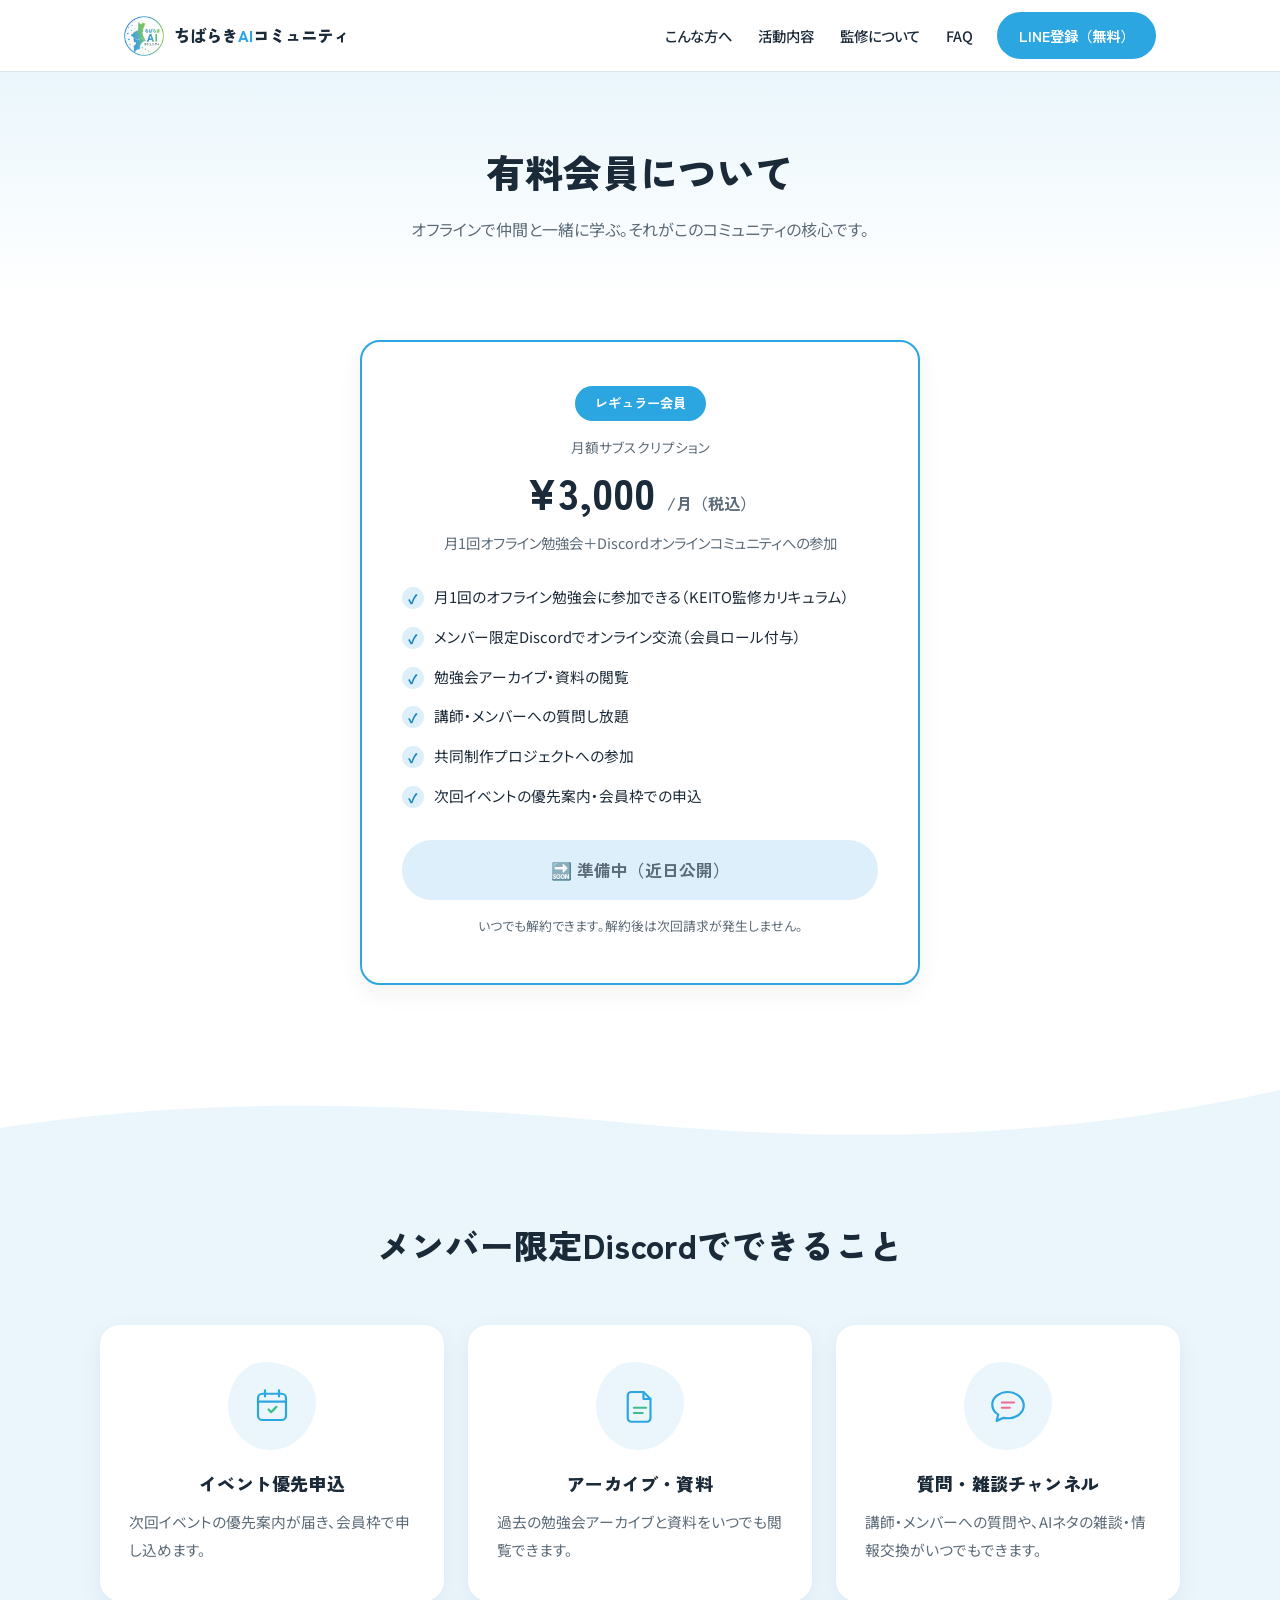
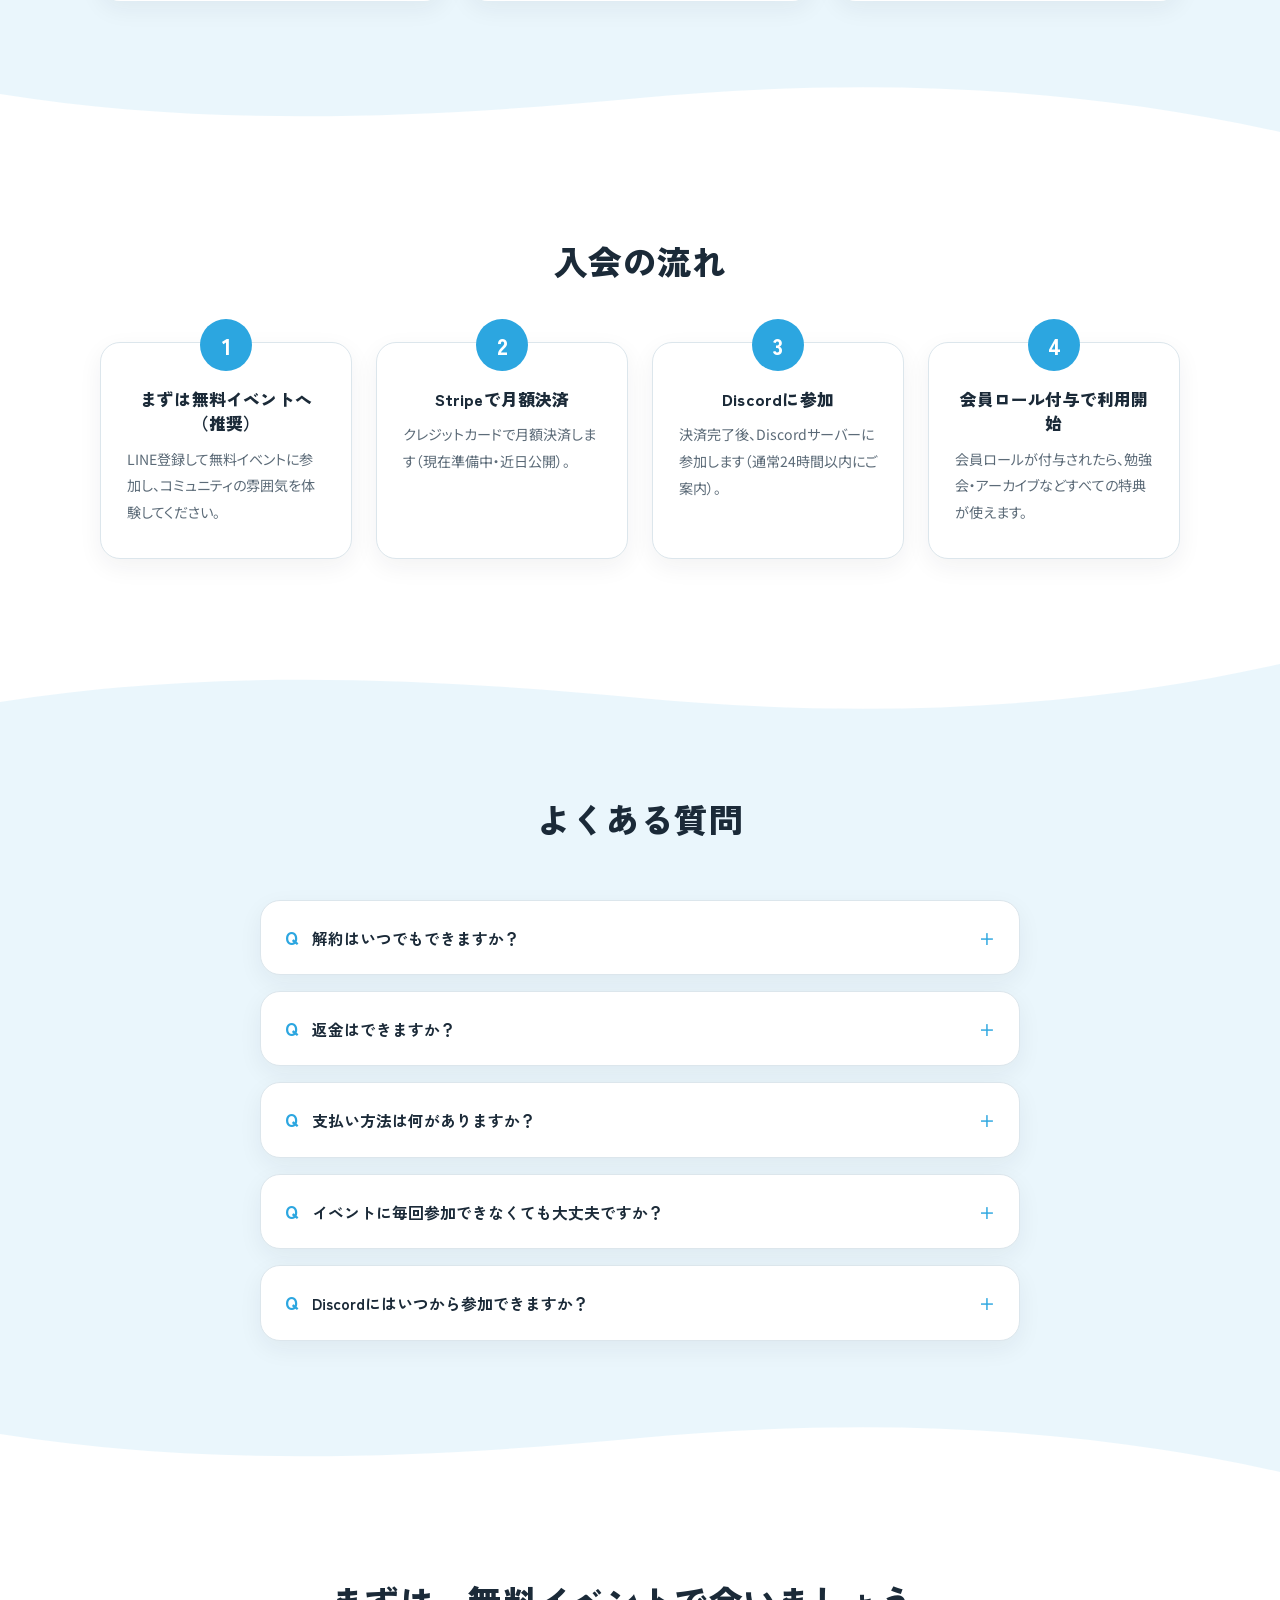
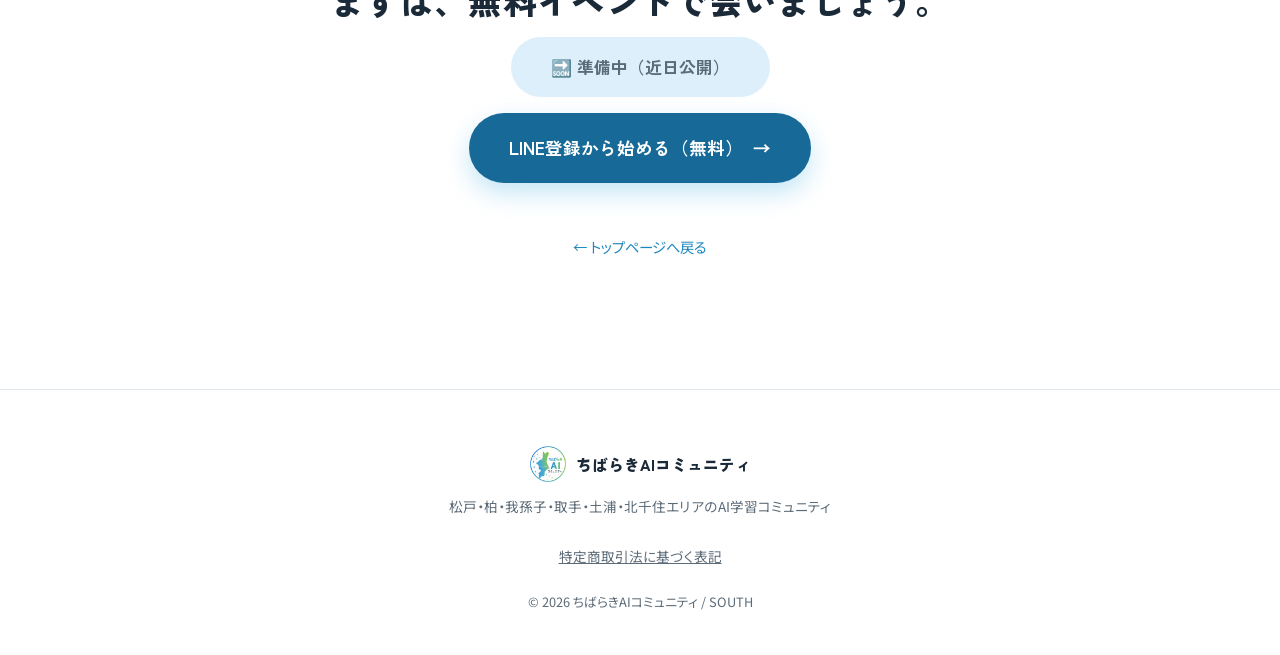
==== commit 7f2c3fdc: "design v4 (commune-style): flat illustration 課題 section + center-device & strength 2-col layouts - 課" ====
--- a/membership.html
+++ b/membership.html
@@ -4,190 +4,214 @@
   <meta charset="UTF-8">
   <meta name="viewport" content="width=device-width, initial-scale=1.0">
   <title>有料会員について｜ちばらきAIコミュニティ</title>
-  <meta name="description" content="ちばらきAIコミュニティの有料会員（月額3,000円・税込）のご案内。月1回のオフライン勉強会とDiscordオンラインコミュニティに参加できます。">
   <meta name="robots" content="noindex">
-  <meta property="og:title" content="有料会員について｜ちばらきAIコミュニティ">
-  <meta property="og:type" content="website">
-  <meta property="og:image" content="assets/logo.png">
+  <meta name="description" content="ちばらきAIコミュニティの有料会員（月額3,000円・税込）について。月1回のオフライン勉強会とDiscordオンラインコミュニティ。">
   <link rel="icon" type="image/png" href="assets/favicon.png">
   <link rel="apple-touch-icon" href="assets/apple-touch-icon.png">
   <link rel="preconnect" href="https://fonts.googleapis.com">
   <link rel="preconnect" href="https://fonts.gstatic.com" crossorigin>
-  <link href="https://fonts.googleapis.com/css2?family=Noto+Sans+JP:wght@400;500;700&display=swap" rel="stylesheet">
+  <link href="https://fonts.googleapis.com/css2?family=Zen+Kaku+Gothic+New:wght@700;900&family=Noto+Sans+JP:wght@400;500;700&display=swap" rel="stylesheet">
   <link rel="stylesheet" href="style.css">
 </head>
 <body>
 
-  <a href="#main" class="skip-link">本文へスキップ</a>
-
   <header class="site-header">
-    <div class="container header-inner">
+    <div class="header-inner">
       <a href="index.html" class="brand">
-        <img src="assets/logo.webp" alt="" width="36" height="36">
-        <span class="brand-name">ちばらきAIコミュニティ</span>
+        <img src="assets/logo.webp" alt="ちばらきAIコミュニティ ロゴ" class="brand-logo">
+        <span class="brand-name">ちばらき<span class="brand-ai">AI</span>コミュニティ</span>
       </a>
-      <a href="https://lin.ee/UhTqLIS" class="btn btn--primary btn--sm header-cta" target="_blank" rel="noopener noreferrer">LINE登録（無料）</a>
+      <nav class="global-nav" aria-label="グローバルナビゲーション">
+        <ul>
+          <li><a href="index.html#audience">こんな方へ</a></li>
+          <li><a href="index.html#activities">活動内容</a></li>
+          <li><a href="index.html#keito">監修について</a></li>
+          <li><a href="index.html#faq">FAQ</a></li>
+        </ul>
+      </nav>
+      <a href="https://lin.ee/UhTqLIS" class="btn btn-header" target="_blank" rel="noopener noreferrer">LINE登録（無料）</a>
     </div>
   </header>
 
-  <main id="main">
-
-    <nav class="breadcrumb container" aria-label="パンくずリスト">
-      <ol>
-        <li><a href="index.html">ホーム</a></li>
-        <li><span aria-current="page">有料会員について</span></li>
-      </ol>
-    </nav>
-
-    <div class="page-header container">
-      <h1>有料会員について</h1>
-      <p class="lead">オフラインで仲間と一緒に学ぶ。それがこのコミュニティの核心です。</p>
-    </div>
-
-    <!-- 料金 -->
-    <section class="section" aria-labelledby="plan-title">
-      <div class="container">
-        <h2 id="plan-title" class="section-title">料金プラン</h2>
-        <div class="price-panel" style="margin-top: 32px;">
-          <div class="price-panel-header">
-            <span class="price-badge">レギュラー会員</span>
-            <span class="plan-type">月額サブスクリプション</span>
+  <!-- ページヒーロー -->
+  <section class="page-hero">
+    <h1>有料会員について</h1>
+    <p>オフラインで仲間と一緒に学ぶ。それがこのコミュニティの核心です。</p>
+  </section>
+
+  <!-- 価格カード -->
+  <section class="section" style="padding-top:40px;">
+    <div class="section-inner">
+      <div class="price-card reveal">
+        <span class="price-badge">レギュラー会員</span>
+        <p class="price-type">月額サブスクリプション</p>
+        <p class="price-amount">¥3,000 <small>/月（税込）</small></p>
+        <p class="price-desc">月1回オフライン勉強会＋Discordオンラインコミュニティへの参加</p>
+        <ul class="feature-list">
+          <li><span class="feature-check" aria-hidden="true">✓</span>月1回のオフライン勉強会に参加できる（KEITO監修カリキュラム）</li>
+          <li><span class="feature-check" aria-hidden="true">✓</span>メンバー限定Discordでオンライン交流（会員ロール付与）</li>
+          <li><span class="feature-check" aria-hidden="true">✓</span>勉強会アーカイブ・資料の閲覧</li>
+          <li><span class="feature-check" aria-hidden="true">✓</span>講師・メンバーへの質問し放題</li>
+          <li><span class="feature-check" aria-hidden="true">✓</span>共同制作プロジェクトへの参加</li>
+          <li><span class="feature-check" aria-hidden="true">✓</span>次回イベントの優先案内・会員枠での申込</li>
+        </ul>
+        <button class="btn btn-disabled btn-block" type="button" disabled aria-disabled="true">🔜 準備中（近日公開）</button>
+        <p class="cancel-note">いつでも解約できます。解約後は次回請求が発生しません。</p>
+      </div>
+    </div>
+  </section>
+
+  <!-- Discordでできること -->
+  <section class="section sec-sky has-curve-top has-curve-bottom">
+    <div class="curve curve-top" aria-hidden="true">
+      <svg viewBox="0 0 1440 64" preserveAspectRatio="none"><path d="M0,0 L1440,0 L1440,10 C1200,58 960,64 720,44 C480,24 240,14 0,48 Z" fill="#FFFFFF"/></svg>
+    </div>
+    <div class="section-inner">
+      <h2 class="section-title reveal">メンバー限定Discordでできること</h2>
+      <div class="card-grid">
+        <div class="card reveal">
+          <div class="card-blob" aria-hidden="true">
+            <svg viewBox="0 0 48 48" fill="none" stroke="#2CA6E0" stroke-width="2.5" stroke-linecap="round" stroke-linejoin="round">
+              <rect x="8" y="10" width="32" height="30" rx="5"/>
+              <path d="M8 19h32"/>
+              <path d="M16 6v7M32 6v7"/>
+              <path d="M20 28l3 3 6-6" stroke="#3DBE8B"/>
+            </svg>
           </div>
-          <div class="price-panel-body">
-            <p class="price-amount">¥3,000 <small>/月（税込）</small></p>
-            <p class="price-desc">月1回オフライン勉強会＋Discordオンラインコミュニティへの参加</p>
-            <table class="benefit-table">
-              <caption>会員特典</caption>
-              <tbody>
-                <tr>
-                  <th scope="row">オフライン勉強会</th>
-                  <td><span class="benefit-check" aria-hidden="true">✓</span>月1回のオフライン勉強会に参加できる（KEITO監修カリキュラム）</td>
-                </tr>
-                <tr>
-                  <th scope="row">Discordコミュニティ</th>
-                  <td><span class="benefit-check" aria-hidden="true">✓</span>メンバー限定Discordでオンライン交流（会員ロール付与）</td>
-                </tr>
-                <tr>
-                  <th scope="row">アーカイブ・資料</th>
-                  <td><span class="benefit-check" aria-hidden="true">✓</span>勉強会アーカイブ・資料の閲覧</td>
-                </tr>
-                <tr>
-                  <th scope="row">質問サポート</th>
-                  <td><span class="benefit-check" aria-hidden="true">✓</span>講師・メンバーへの質問し放題</td>
-                </tr>
-                <tr>
-                  <th scope="row">共同制作</th>
-                  <td><span class="benefit-check" aria-hidden="true">✓</span>共同制作プロジェクトへの参加</td>
-                </tr>
-                <tr>
-                  <th scope="row">優先案内</th>
-                  <td><span class="benefit-check" aria-hidden="true">✓</span>次回イベントの優先案内・会員枠での申込</td>
-                </tr>
-              </tbody>
-            </table>
-            <button type="button" class="btn btn--disabled" disabled aria-disabled="true">🔜 準備中（近日公開）</button>
-            <p class="cancel-note">いつでも解約できます。解約後は次回請求が発生しません。</p>
+          <h3>イベント優先申込</h3>
+          <p>次回イベントの優先案内が届き、会員枠で申し込めます。</p>
+        </div>
+        <div class="card reveal">
+          <div class="card-blob" aria-hidden="true">
+            <svg viewBox="0 0 48 48" fill="none" stroke="#2CA6E0" stroke-width="2.5" stroke-linecap="round" stroke-linejoin="round">
+              <path d="M14 8h14l8 8v22a4 4 0 0 1-4 4H14a4 4 0 0 1-4-4V12a4 4 0 0 1 4-4Z"/>
+              <path d="M28 8v8h8"/>
+              <path d="M17 26h14M17 32h10" stroke="#3DBE8B"/>
+            </svg>
           </div>
-        </div>
-      </div>
-    </section>
-
-    <!-- Discordでできること -->
-    <section class="section section--surface" aria-labelledby="discord-title">
-      <div class="container">
-        <h2 id="discord-title" class="section-title">メンバー限定Discordでできること</h2>
-        <ul class="check-list" style="margin-top: 32px;">
-          <li><strong>イベント優先申込</strong> — 次回勉強会・ワークショップの案内をいち早く受け取り、会員枠で申し込めます。</li>
-          <li><strong>アーカイブ・資料</strong> — 過去の勉強会アーカイブや配布資料をいつでも閲覧できます。</li>
-          <li><strong>質問・雑談チャンネル</strong> — AIの疑問・使ってみた報告・雑談をいつでも投稿できます。</li>
-        </ul>
-      </div>
-    </section>
-
-    <!-- 入会の流れ -->
-    <section class="section" aria-labelledby="flow-title">
-      <div class="container">
-        <h2 id="flow-title" class="section-title">入会の流れ</h2>
-        <ol class="steps">
-          <li>
-            <h3>まずは無料イベントへ（推奨）</h3>
-            <p>いきなり入会する前に、無料イベントで雰囲気を体験することをおすすめします。案内はLINEでお届けします。</p>
-          </li>
-          <li>
-            <h3>Stripeで月額決済</h3>
-            <p>決済ページから月額3,000円（税込）のサブスクリプションをお申し込みください。（現在準備中・近日公開）</p>
-          </li>
-          <li>
-            <h3>Discordに参加（通常24時間以内）</h3>
-            <p>決済完了後の案内に従って、メンバー限定Discordサーバーに参加してください。</p>
-          </li>
-          <li>
-            <h3>会員ロール付与で利用開始</h3>
-            <p>運営が決済を確認し、会員ロールを付与したら全チャンネル・特典が利用できます。</p>
-          </li>
-        </ol>
-      </div>
-    </section>
-
-    <!-- FAQ -->
-    <section class="section section--surface" aria-labelledby="mfaq-title">
-      <div class="container">
-        <h2 id="mfaq-title" class="section-title">よくある質問</h2>
-        <div class="faq-list">
-          <details>
-            <summary>解約はいつでもできますか？</summary>
-            <p class="faq-answer">はい、Stripeの管理画面からいつでも解約できます。解約後、次回請求は発生しません。日割りによる返金は行っておりません。</p>
-          </details>
-          <details>
-            <summary>返金はできますか？</summary>
-            <p class="faq-answer">サービスの性質上、決済完了後の返金はお受けしておりません。</p>
-          </details>
-          <details>
-            <summary>支払い方法は何がありますか？</summary>
-            <p class="faq-answer">クレジットカード決済（Stripe）のみ対応しています。</p>
-          </details>
-          <details>
-            <summary>イベントに毎回参加できなくても大丈夫ですか？</summary>
-            <p class="faq-answer">はい、参加は任意です。勉強会のアーカイブ・資料はDiscordで閲覧できます。ただし、このコミュニティの核心はオフラインでの交流です。都合が合うときはぜひ会場でお会いしましょう。</p>
-          </details>
-          <details>
-            <summary>Discordにはいつから参加できますか？</summary>
-            <p class="faq-answer">決済確認後、通常24時間以内にご案内します。</p>
-          </details>
-        </div>
-      </div>
-    </section>
-
-    <!-- 最終CTA -->
-    <section class="cta-section" aria-labelledby="mcta-title">
-      <div class="container">
-        <h2 id="mcta-title">まずは、無料イベントで会いましょう。</h2>
-        <p>決済の受付は現在準備中です。まずはLINE登録で無料イベントの案内をお受け取りください。</p>
-        <p style="margin-bottom: 16px;">
-          <button type="button" class="btn btn--disabled" disabled aria-disabled="true">🔜 準備中（近日公開）</button>
-        </p>
-        <a href="https://lin.ee/UhTqLIS" class="btn btn--outline" target="_blank" rel="noopener noreferrer">LINE登録から始める（無料）</a>
-        <p class="back-link"><a href="index.html">← トップページへ戻る</a></p>
-      </div>
-    </section>
-
-  </main>
+          <h3>アーカイブ・資料</h3>
+          <p>過去の勉強会アーカイブと資料をいつでも閲覧できます。</p>
+        </div>
+        <div class="card reveal">
+          <div class="card-blob" aria-hidden="true">
+            <svg viewBox="0 0 48 48" fill="none" stroke="#2CA6E0" stroke-width="2.5" stroke-linecap="round" stroke-linejoin="round">
+              <path d="M24 8c-9.9 0-18 6.5-18 14.5 0 4.6 2.7 8.7 6.9 11.3L11 41l8-3.5c1.6.3 3.3.5 5 .5 9.9 0 18-6.5 18-14.5S33.9 8 24 8Z"/>
+              <path d="M17 20h14M17 26h9" stroke="#F2698E"/>
+            </svg>
+          </div>
+          <h3>質問・雑談チャンネル</h3>
+          <p>講師・メンバーへの質問や、AIネタの雑談・情報交換がいつでもできます。</p>
+        </div>
+      </div>
+    </div>
+    <div class="curve curve-bottom" aria-hidden="true">
+      <svg viewBox="0 0 1440 64" preserveAspectRatio="none"><path d="M0,64 L1440,64 L1440,54 C1200,6 960,0 720,20 C480,40 240,50 0,16 Z" fill="#FFFFFF"/></svg>
+    </div>
+  </section>
+
+  <!-- 入会の流れ -->
+  <section class="section">
+    <div class="section-inner">
+      <h2 class="section-title reveal">入会の流れ</h2>
+      <div class="step-list cols-4">
+        <div class="step-item reveal">
+          <span class="step-num" aria-hidden="true">1</span>
+          <h3>まずは無料イベントへ（推奨）</h3>
+          <p>LINE登録して無料イベントに参加し、コミュニティの雰囲気を体験してください。</p>
+        </div>
+        <div class="step-item reveal">
+          <span class="step-num" aria-hidden="true">2</span>
+          <h3>Stripeで月額決済</h3>
+          <p>クレジットカードで月額決済します（現在準備中・近日公開）。</p>
+        </div>
+        <div class="step-item reveal">
+          <span class="step-num" aria-hidden="true">3</span>
+          <h3>Discordに参加</h3>
+          <p>決済完了後、Discordサーバーに参加します（通常24時間以内にご案内）。</p>
+        </div>
+        <div class="step-item reveal">
+          <span class="step-num" aria-hidden="true">4</span>
+          <h3>会員ロール付与で利用開始</h3>
+          <p>会員ロールが付与されたら、勉強会・アーカイブなどすべての特典が使えます。</p>
+        </div>
+      </div>
+    </div>
+  </section>
+
+  <!-- FAQ -->
+  <section class="section sec-sky has-curve-top has-curve-bottom">
+    <div class="curve curve-top" aria-hidden="true">
+      <svg viewBox="0 0 1440 64" preserveAspectRatio="none"><path d="M0,0 L1440,0 L1440,10 C1200,58 960,64 720,44 C480,24 240,14 0,48 Z" fill="#FFFFFF"/></svg>
+    </div>
+    <div class="section-inner">
+      <h2 class="section-title reveal">よくある質問</h2>
+      <div class="faq-list">
+        <details class="faq-item reveal">
+          <summary><span class="faq-q">Q</span>解約はいつでもできますか？<span class="faq-toggle" aria-hidden="true">＋</span></summary>
+          <p class="faq-a">はい、Stripeの管理画面からいつでも解約できます。解約後、次回請求は発生しません。日割りによる返金は行っておりません。</p>
+        </details>
+        <details class="faq-item reveal">
+          <summary><span class="faq-q">Q</span>返金はできますか？<span class="faq-toggle" aria-hidden="true">＋</span></summary>
+          <p class="faq-a">サービスの性質上、決済完了後の返金はお受けしておりません。</p>
+        </details>
+        <details class="faq-item reveal">
+          <summary><span class="faq-q">Q</span>支払い方法は何がありますか？<span class="faq-toggle" aria-hidden="true">＋</span></summary>
+          <p class="faq-a">クレジットカード決済（Stripe）のみとなります。</p>
+        </details>
+        <details class="faq-item reveal">
+          <summary><span class="faq-q">Q</span>イベントに毎回参加できなくても大丈夫ですか？<span class="faq-toggle" aria-hidden="true">＋</span></summary>
+          <p class="faq-a">参加は任意です。アーカイブもありますが、このコミュニティの核心はオフラインでの交流です。参加できる月はぜひ会場でお会いしましょう。</p>
+        </details>
+        <details class="faq-item reveal">
+          <summary><span class="faq-q">Q</span>Discordにはいつから参加できますか？<span class="faq-toggle" aria-hidden="true">＋</span></summary>
+          <p class="faq-a">決済確認後、通常24時間以内にご参加いただけます。</p>
+        </details>
+      </div>
+    </div>
+    <div class="curve curve-bottom" aria-hidden="true">
+      <svg viewBox="0 0 1440 64" preserveAspectRatio="none"><path d="M0,64 L1440,64 L1440,54 C1200,6 960,0 720,20 C480,40 240,50 0,16 Z" fill="#FFFFFF"/></svg>
+    </div>
+  </section>
+
+  <!-- 最終CTA -->
+  <section class="section final-cta">
+    <div class="section-inner narrow">
+      <h2 class="section-title reveal">まずは、無料イベントで会いましょう。</h2>
+      <div class="reveal" style="display:grid; gap:16px; justify-items:center;">
+        <button class="btn btn-disabled" type="button" disabled aria-disabled="true">🔜 準備中（近日公開）</button>
+        <a href="https://lin.ee/UhTqLIS" class="btn btn-primary" target="_blank" rel="noopener noreferrer">LINE登録から始める（無料） <span class="btn-arrow" aria-hidden="true">→</span></a>
+      </div>
+      <p class="back-link"><a href="index.html">← トップページへ戻る</a></p>
+    </div>
+  </section>
 
   <footer class="site-footer">
-    <div class="container footer-inner">
-      <div>
-        <p class="footer-brand">
-          <img src="assets/logo.webp" alt="" width="32" height="32">
-          <span>ちばらきAIコミュニティ</span>
-        </p>
-        <p class="footer-desc">松戸・柏・我孫子・取手・土浦・北千住エリアのAI学習コミュニティ</p>
-      </div>
-      <ul class="footer-links">
-        <li><a href="tokushoho.html">特定商取引法に基づく表記</a></li>
-      </ul>
+    <div class="footer-inner">
+      <div class="footer-brand">
+        <img src="assets/logo.webp" alt="">
+        <span>ちばらきAIコミュニティ</span>
+      </div>
+      <p class="footer-area">松戸・柏・我孫子・取手・土浦・北千住エリアのAI学習コミュニティ</p>
+      <p class="footer-links"><a href="tokushoho.html">特定商取引法に基づく表記</a></p>
       <p class="copyright">&copy; 2026 ちばらきAIコミュニティ / SOUTH</p>
     </div>
   </footer>
+
+  <script>
+    (function () {
+      var els = document.querySelectorAll('.reveal');
+      if (window.matchMedia('(prefers-reduced-motion: reduce)').matches || !('IntersectionObserver' in window)) {
+        els.forEach(function (el) { el.classList.add('in'); });
+        return;
+      }
+      var io = new IntersectionObserver(function (entries) {
+        entries.forEach(function (e) {
+          if (e.isIntersecting) { e.target.classList.add('in'); io.unobserve(e.target); }
+        });
+      }, { threshold: 0.12 });
+      els.forEach(function (el) { io.observe(el); });
+    })();
+  </script>
 
 </body>
 </html>
--- a/style.css
+++ b/style.css
@@ -1,951 +1,823 @@
-/* quality-web-jp · macrostructure: Systematic Grid · tone: civic-modern-accessible · ref: design.digital.go.jp */
-
-/* ==========================================================
-   ちばらきAIコミュニティ — v3: Japan Modern
-   デジタル庁DSインスパイア。白＋薄グレー面、実直な濃い青、
-   Noto Sans JP、8px余白システム、高アクセシビリティ。
-   ========================================================== */
+/* quality-web-jp · macrostructure: Trust SaaS LP · tone: friendly-sky-blue-community · ref: commune.co.jp */
+
+/* ============================================================
+   ちばらきAIコミュニティ — v4 "Commune-style"
+   水色プライマリ / 白基調 / 太ゴシック黒見出し / 丸ピルCTA
+   角丸カード20px / 淡い水色blob / 曲線セクション区切り
+   ============================================================ */
 
 :root {
-  --bg: #FFFFFF;
-  --surface: #F0F3F5;
-  --border: #D5DBE0;
-  --text: #1A1A1C;
-  --muted: #5A6672;
-  --primary: #0B3DA6;
-  --primary-hover: #082E7D;
-  --accent: #0A7B73;
-  --radius: 8px;
-  --font: "Noto Sans JP", "Hiragino Kaku Gothic ProN", "Hiragino Sans", Meiryo, sans-serif;
-  --measure: 72ch;
-}
-
-*,
-*::before,
-*::after { box-sizing: border-box; }
-
-html {
-  -webkit-text-size-adjust: 100%;
-  scroll-behavior: smooth;
-}
-
-@media (prefers-reduced-motion: reduce) {
-  html { scroll-behavior: auto; }
-  *,
-  *::before,
-  *::after {
-    animation-duration: 0.01ms !important;
-    animation-iteration-count: 1 !important;
-    transition-duration: 0.01ms !important;
-  }
-}
+  --primary:       #2CA6E0;
+  --primary-deep:  #1E86BC;
+  --sky-pale:      #EAF6FC;
+  --sky-pale-2:    #DCEFFA;
+  --accent-green:  #3DBE8B;
+  --accent-pink:   #F2698E;
+  --ink:           #1B2A38;
+  --muted:         #5C6B78;
+  --border:        #DCE6EC;
+  --bg:            #FFFFFF;
+
+  --font-head: "Zen Kaku Gothic New", "Noto Sans JP", sans-serif;
+  --font-body: "Noto Sans JP", sans-serif;
+
+  --radius-card: 20px;
+  --radius-pill: 999px;
+  --shadow-card: 0 8px 24px rgba(27, 42, 56, .06);
+  --shadow-cta:  0 10px 24px rgba(44, 166, 224, .28);
+
+  --w-content: 1080px;
+  --w-narrow:  760px;
+}
+
+/* ---------- Reset / Base ---------- */
+*, *::before, *::after { box-sizing: border-box; margin: 0; padding: 0; }
+
+html { scroll-behavior: smooth; }
 
 body {
-  margin: 0;
-  font-family: var(--font);
+  font-family: var(--font-body);
   font-weight: 400;
+  color: var(--ink);
+  background: var(--bg);
+  line-height: 1.9;
+  font-feature-settings: "palt";
+  -webkit-font-smoothing: antialiased;
+}
+
+img { max-width: 100%; height: auto; display: block; }
+
+a { color: var(--primary-deep); text-decoration: none; }
+a:hover { text-decoration: underline; }
+
+h1, h2, h3 {
+  font-family: var(--font-head);
+  font-weight: 900;
   font-style: normal;
-  font-feature-settings: "palt";
-  color: var(--text);
-  background: var(--bg);
-  line-height: 1.8;
+  line-height: 1.45;
+  letter-spacing: .01em;
+}
+
+ul, ol { list-style: none; }
+
+/* ---------- Layout ---------- */
+.section { padding: 96px 24px; }
+.section-inner { max-width: var(--w-content); margin: 0 auto; }
+.section-inner.narrow { max-width: var(--w-narrow); }
+
+.sec-sky { background: var(--sky-pale); position: relative; }
+
+.section-title {
+  font-size: clamp(1.5rem, 3.4vw, 2.1rem);
+  text-align: center;
+  margin-bottom: 16px;
+}
+.section-lead {
+  text-align: center;
+  color: var(--muted);
+  max-width: 640px;
+  margin: 0 auto 56px;
+}
+.section-title + .card-grid,
+.section-title + .step-list,
+.section-title + .faq-list { margin-top: 56px; }
+
+/* ---------- 曲線セクション区切り ---------- */
+.curve {
+  position: absolute;
+  left: 0;
+  width: 100%;
+  overflow: hidden;
+  line-height: 0;
+  pointer-events: none;
+}
+.curve svg { display: block; width: 100%; height: 64px; }
+.curve-top { top: -1px; }
+.curve-bottom { bottom: -1px; }
+.sec-sky.has-curve-top { padding-top: 140px; }
+.sec-sky.has-curve-bottom { padding-bottom: 140px; }
+
+/* ---------- ボタン ---------- */
+.btn {
+  display: inline-flex;
+  align-items: center;
+  justify-content: center;
+  gap: 10px;
+  border-radius: var(--radius-pill);
+  font-family: var(--font-head);
+  font-weight: 700;
+  text-decoration: none;
+  cursor: pointer;
+  border: none;
+  transition: transform .18s ease, background-color .18s ease, box-shadow .18s ease;
+}
+.btn:hover { text-decoration: none; }
+
+.btn-primary {
+  background: var(--primary);
+  color: #fff;
+  padding: 18px 40px;
+  font-size: 1.1rem;
+  box-shadow: var(--shadow-cta);
+}
+.btn-primary:hover {
+  background: var(--primary-deep);
+  transform: scale(.97);
+}
+.btn-primary .btn-arrow { font-family: var(--font-body); font-weight: 700; }
+
+.btn-inner { display: flex; flex-direction: column; align-items: flex-start; line-height: 1.4; }
+.btn-sub { font-size: .72rem; font-weight: 500; opacity: .92; }
+
+.btn-header {
+  background: var(--primary);
+  color: #fff;
+  padding: 10px 22px;
+  font-size: .9rem;
+  box-shadow: none;
+}
+.btn-header:hover { background: var(--primary-deep); transform: scale(.97); }
+
+.btn-ghost {
+  background: #fff;
+  color: var(--primary-deep);
+  border: 2px solid var(--primary);
+  padding: 14px 32px;
   font-size: 1rem;
 }
-
-h1, h2, h3, h4 {
-  font-weight: 700;
-  font-style: normal;
-  line-height: 1.4;
-  margin: 0;
-}
-
-p { margin: 0; }
-
-img { max-width: 100%; height: auto; display: block; }
-
-ul, ol { margin: 0; padding: 0; }
-
-a {
-  color: var(--primary);
-  text-decoration: underline;
-  text-underline-offset: 0.2em;
-}
-
-a:hover { color: var(--primary-hover); }
-
-/* 可視フォーカス（本デザインの肝のひとつ） */
-:focus-visible {
-  outline: 3px solid var(--primary);
-  outline-offset: 2px;
-  border-radius: 2px;
-}
-
-/* ---------- スキップリンク ---------- */
-.skip-link {
-  position: absolute;
-  left: 8px;
-  top: -48px;
-  z-index: 100;
-  background: var(--primary);
-  color: #FFFFFF;
-  padding: 8px 16px;
-  border-radius: 0 0 var(--radius) var(--radius);
-  text-decoration: none;
-  font-weight: 700;
-}
-
-.skip-link:focus {
-  top: 0;
-  color: #FFFFFF;
-  outline: 3px solid var(--accent);
-  outline-offset: 2px;
-}
-
-/* ---------- レイアウト共通 ---------- */
-.container {
-  max-width: 1120px;
-  margin: 0 auto;
-  padding-left: 24px;
-  padding-right: 24px;
-}
-
-.section { padding: 80px 0; }
-.section--surface { background: var(--surface); }
-
-.section-label {
-  display: block;
-  font-size: 0.8rem;
-  font-weight: 700;
-  letter-spacing: 0.08em;
-  color: var(--primary);
-  margin-bottom: 8px;
-}
-
-.section-title {
-  font-size: 1.953rem;
-  margin-bottom: 16px;
-}
-
-.section-lead {
-  max-width: var(--measure);
+.btn-ghost:hover { background: var(--sky-pale); transform: scale(.97); }
+
+.btn-disabled {
+  background: var(--sky-pale-2);
   color: var(--muted);
-  margin-bottom: 48px;
-}
-
-.section-title + .grid,
-.section-title + .steps,
-.section-title + .faq-list { margin-top: 48px; }
-
-/* ---------- ヘッダ ---------- */
+  padding: 18px 40px;
+  font-size: 1.05rem;
+  cursor: not-allowed;
+  box-shadow: none;
+}
+.btn-block { width: 100%; }
+
+/* ---------- ヘッダー ---------- */
 .site-header {
-  background: var(--bg);
-  border-bottom: 1px solid var(--border);
   position: sticky;
   top: 0;
-  z-index: 50;
-}
-
+  z-index: 100;
+  background: rgba(255, 255, 255, .96);
+  backdrop-filter: blur(8px);
+  border-bottom: 1px solid var(--border);
+}
 .header-inner {
+  max-width: var(--w-content);
+  margin: 0 auto;
+  padding: 12px 24px;
   display: flex;
   align-items: center;
   gap: 24px;
-  min-height: 64px;
-  flex-wrap: wrap;
-  padding-top: 8px;
-  padding-bottom: 8px;
-}
-
-.brand {
-  display: flex;
-  align-items: center;
-  gap: 8px;
-  text-decoration: none;
-  color: var(--text);
-  font-weight: 700;
-  margin-right: auto;
-}
-
-.brand img {
-  width: 36px;
-  height: 36px;
-  object-fit: contain;
-}
-
-.brand-name { font-size: 1.05rem; }
-
-.site-nav ul {
-  display: flex;
-  gap: 24px;
-  list-style: none;
-  align-items: center;
-}
-
-.site-nav a {
-  color: var(--text);
-  text-decoration: none;
-  font-size: 0.92rem;
-  padding: 8px 0;
-  border-bottom: 2px solid transparent;
-}
-
-.site-nav a:hover {
-  color: var(--primary);
-  border-bottom-color: var(--primary);
-}
-
-.header-cta { flex-shrink: 0; }
-
-@media (max-width: 767px) {
-  .site-nav { display: none; }
-  .header-inner { min-height: 56px; }
-}
-
-/* ---------- ボタン ---------- */
-.btn {
-  display: inline-block;
-  font-family: inherit;
-  font-size: 1rem;
-  font-weight: 700;
-  line-height: 1.5;
-  text-align: center;
-  text-decoration: none;
-  border-radius: var(--radius);
-  padding: 12px 32px;
-  border: 2px solid transparent;
-  cursor: pointer;
-  transition: background-color 0.15s, color 0.15s, border-color 0.15s;
-}
-
-.btn--primary {
-  background: var(--primary);
-  color: #FFFFFF;
-}
-
-.btn--primary:hover {
-  background: var(--primary-hover);
-  color: #FFFFFF;
-}
-
-.btn--outline {
-  background: var(--bg);
-  color: var(--primary);
-  border-color: var(--primary);
-}
-
-.btn--outline:hover {
-  background: var(--surface);
-  color: var(--primary-hover);
-  border-color: var(--primary-hover);
-}
-
-.btn--sm {
-  font-size: 0.9rem;
-  padding: 8px 16px;
-}
-
-.btn:disabled,
-.btn--disabled {
-  background: var(--border);
-  color: #3F4750; /* on #D5DBE0 ≈ 6.8:1 — disabledでも4.5:1超を維持 */
-  border-color: var(--border);
-  cursor: not-allowed;
-}
-
-.btn:disabled:hover,
-.btn--disabled:hover {
-  background: var(--border);
-  color: #3F4750;
-}
-
-.btn-note {
-  font-size: 0.85rem;
-  color: var(--muted);
-  margin-top: 8px;
-}
+}
+.brand { display: flex; align-items: center; gap: 10px; text-decoration: none; }
+.brand:hover { text-decoration: none; }
+.brand-logo { width: 40px; height: 40px; object-fit: contain; }
+.brand-name {
+  font-family: var(--font-head);
+  font-weight: 900;
+  font-size: 1.02rem;
+  color: var(--ink);
+  white-space: nowrap;
+}
+.brand-name .brand-ai { color: var(--primary); }
+
+.global-nav { margin-left: auto; }
+.global-nav ul { display: flex; gap: 26px; }
+.global-nav a {
+  font-size: .9rem;
+  font-weight: 500;
+  color: var(--ink);
+}
+.global-nav a:hover { color: var(--primary-deep); text-decoration: none; }
 
 /* ---------- ヒーロー ---------- */
-.hero { padding: 80px 0; }
-
+.hero {
+  position: relative;
+  background: linear-gradient(180deg, var(--sky-pale) 0%, var(--sky-pale) 72%, #fff 100%);
+  padding: 72px 24px 96px;
+  overflow: hidden;
+}
 .hero-inner {
-  display: grid;
-  grid-template-columns: minmax(0, 7fr) minmax(0, 5fr);
+  max-width: var(--w-content);
+  margin: 0 auto;
+  display: grid;
+  grid-template-columns: 1.15fr .85fr;
   gap: 48px;
   align-items: center;
 }
 
-.hero-lead {
-  font-size: 1rem;
+.hero-eyebrow {
+  display: inline-block;
+  font-family: var(--font-head);
   font-weight: 700;
-  color: var(--accent);
-  margin-bottom: 8px;
-}
-
-.hero h1 {
-  font-size: 2.441rem;
+  font-size: .95rem;
+  color: var(--primary-deep);
+  background: #fff;
+  border: 1px solid var(--border);
+  border-radius: var(--radius-pill);
+  padding: 6px 18px;
+  margin-bottom: 20px;
+}
+.hero-title {
+  font-size: clamp(2rem, 5vw, 3.1rem);
   line-height: 1.3;
+  margin-bottom: 18px;
+}
+.hero-title .brand-ai { color: var(--primary); }
+.hero-statement {
+  font-family: var(--font-head);
+  font-weight: 900;
+  font-size: clamp(1.15rem, 2.6vw, 1.5rem);
+  line-height: 1.7;
   margin-bottom: 24px;
 }
-
-.hero-copy {
-  max-width: var(--measure);
-  font-size: 1.1rem;
-  margin-bottom: 24px;
-}
-
+.hero-statement .statement-strong { color: var(--primary-deep); }
+
+.hero-cta-area { margin-bottom: 18px; }
+.hero-note { font-size: .82rem; color: var(--muted); margin-top: 14px; }
+
+/* 信頼バッジ帯 */
+.trust-badges {
+  display: flex;
+  flex-wrap: wrap;
+  gap: 10px;
+  margin-top: 22px;
+}
+.trust-badge {
+  display: inline-flex;
+  align-items: center;
+  gap: 6px;
+  background: #fff;
+  border: 1px solid var(--border);
+  border-radius: var(--radius-pill);
+  padding: 6px 16px;
+  font-size: .8rem;
+  font-weight: 700;
+  color: var(--ink);
+}
+.trust-badge .dot {
+  width: 8px;
+  height: 8px;
+  border-radius: 50%;
+  background: var(--primary);
+  flex: none;
+}
+.trust-badge .dot.green { background: var(--accent-green); }
+.trust-badge .dot.pink { background: var(--accent-pink); }
+
+/* エリアチップ */
 .area-chips {
   display: flex;
   flex-wrap: wrap;
   gap: 8px;
+  margin-top: 14px;
+}
+.area-chip {
+  background: var(--sky-pale-2);
+  color: var(--ink);
+  border-radius: var(--radius-pill);
+  padding: 4px 16px;
+  font-size: .82rem;
+  font-weight: 500;
+}
+
+/* ヒーロー右ビジュアル */
+.hero-visual { position: relative; display: grid; place-items: center; }
+.hero-blob {
+  width: min(380px, 80vw);
+  aspect-ratio: 1;
+  background: #fff;
+  border-radius: 42% 58% 55% 45% / 48% 42% 58% 52%;
+  display: grid;
+  place-items: center;
+  box-shadow: var(--shadow-card);
+  animation: blob-float 7s ease-in-out infinite;
+}
+.hero-blob img { width: 72%; height: auto; object-fit: contain; }
+.hero-visual::before,
+.hero-visual::after {
+  content: "";
+  position: absolute;
+  border-radius: 50%;
+  z-index: -1;
+}
+.hero-visual::before {
+  width: 90px; height: 90px;
+  background: var(--sky-pale-2);
+  top: 4%; left: 2%;
+}
+.hero-visual::after {
+  width: 48px; height: 48px;
+  background: var(--sky-pale-2);
+  bottom: 8%; right: 6%;
+}
+
+@keyframes blob-float {
+  0%, 100% { transform: translateY(0); }
+  50% { transform: translateY(-10px); }
+}
+
+/* ---------- お知らせバー ---------- */
+.news-bar { padding: 0 24px; margin-top: -36px; position: relative; z-index: 5; }
+.news-bar-inner {
+  max-width: var(--w-content);
+  margin: 0 auto;
+  background: #fff;
+  border: 1px solid var(--border);
+  border-radius: var(--radius-card);
+  box-shadow: var(--shadow-card);
+  padding: 16px 24px;
+  display: flex;
+  align-items: center;
+  gap: 16px;
+  flex-wrap: wrap;
+}
+.news-tag {
+  flex: none;
+  background: var(--primary);
+  color: #fff;
+  font-family: var(--font-head);
+  font-weight: 700;
+  font-size: .78rem;
+  border-radius: var(--radius-pill);
+  padding: 4px 14px;
+}
+.news-text { font-size: .92rem; font-weight: 500; }
+
+/* ---------- カード ---------- */
+.card-grid {
+  display: grid;
+  grid-template-columns: repeat(3, 1fr);
+  gap: 24px;
+}
+.card {
+  background: #fff;
+  border: 1px solid var(--border);
+  border-radius: var(--radius-card);
+  box-shadow: var(--shadow-card);
+  padding: 36px 28px;
+  text-align: center;
+}
+.sec-sky .card { border-color: transparent; }
+
+.card-blob {
+  width: 88px;
+  height: 88px;
+  margin: 0 auto 20px;
+  background: var(--sky-pale);
+  border-radius: 42% 58% 52% 48% / 50% 44% 56% 50%;
+  display: grid;
+  place-items: center;
+}
+.card-blob svg { width: 42px; height: 42px; }
+.card h3 { font-size: 1.12rem; margin-bottom: 12px; }
+.card p { font-size: .92rem; color: var(--muted); text-align: left; }
+
+.grid-note {
+  text-align: center;
+  color: var(--muted);
+  font-size: .9rem;
+  margin-top: 40px;
+}
+
+/* ---------- 監修（KEITO）信頼カード ---------- */
+.trust-card {
+  display: grid;
+  grid-template-columns: 280px 1fr;
+  gap: 0;
+  background: #fff;
+  border: 1px solid var(--border);
+  border-radius: var(--radius-card);
+  box-shadow: var(--shadow-card);
+  overflow: hidden;
+  max-width: 880px;
+  margin: 56px auto 0;
+}
+.trust-card-photo {
+  background: var(--sky-pale);
+  display: grid;
+  place-items: center;
+  padding: 24px;
+}
+.trust-card-photo img {
+  width: 200px;
+  height: 200px;
+  object-fit: cover;
+  border-radius: 50%;
+  background: #fff;
+}
+.trust-card-body { padding: 36px 36px 32px; }
+.trust-card-name { font-size: 1.5rem; line-height: 1.4; }
+.trust-card-role {
+  display: inline-block;
+  background: var(--sky-pale-2);
+  color: var(--primary-deep);
+  font-size: .78rem;
+  font-weight: 700;
+  border-radius: var(--radius-pill);
+  padding: 3px 14px;
+  margin: 8px 0 18px;
+}
+.trust-card-bio { font-size: .95rem; color: var(--ink); margin-bottom: 16px; }
+.trust-card-note {
+  font-size: .85rem;
+  color: var(--muted);
+  background: var(--sky-pale);
+  border-radius: 12px;
+  padding: 14px 18px;
+}
+
+/* ---------- ステップ ---------- */
+.step-list {
+  display: grid;
+  grid-template-columns: repeat(3, 1fr);
+  gap: 24px;
+  counter-reset: step;
+}
+.step-list.cols-4 { grid-template-columns: repeat(4, 1fr); }
+.step-item {
+  position: relative;
+  background: #fff;
+  border: 1px solid var(--border);
+  border-radius: var(--radius-card);
+  box-shadow: var(--shadow-card);
+  padding: 44px 26px 32px;
+  text-align: center;
+  counter-increment: step;
+}
+.step-num {
+  position: absolute;
+  top: -24px;
+  left: 50%;
+  transform: translateX(-50%);
+  width: 52px;
+  height: 52px;
+  border-radius: 50%;
+  background: var(--primary);
+  color: #fff;
+  font-family: var(--font-head);
+  font-weight: 900;
+  font-size: 1.4rem;
+  display: grid;
+  place-items: center;
+}
+.step-item h3 { font-size: 1.05rem; margin-bottom: 10px; }
+.step-item p { font-size: .88rem; color: var(--muted); text-align: left; }
+.step-list { margin-top: 72px; }
+
+.step-cta { text-align: center; margin-top: 56px; }
+
+/* ---------- FAQ ---------- */
+.faq-list { max-width: var(--w-narrow); margin: 56px auto 0; display: grid; gap: 16px; }
+.faq-item {
+  background: #fff;
+  border: 1px solid var(--border);
+  border-radius: var(--radius-card);
+  box-shadow: var(--shadow-card);
+  overflow: hidden;
+}
+.faq-item summary {
   list-style: none;
-  margin-bottom: 32px;
-}
-
-.area-chips li {
-  font-size: 0.85rem;
-  font-weight: 500;
-  color: var(--text);
-  background: var(--surface);
-  border: 1px solid var(--border);
-  border-radius: var(--radius);
-  padding: 4px 12px;
-}
-
-.hero-note {
-  font-size: 0.9rem;
-  color: var(--muted);
-  margin-top: 16px;
-}
-
-.hero-visual {
-  display: flex;
-  justify-content: center;
-}
-
-.hero-visual img {
-  width: min(280px, 70%);
-}
-
-@media (max-width: 767px) {
-  .hero { padding: 48px 0; }
-  .hero-inner {
-    grid-template-columns: 1fr;
-    gap: 32px;
-  }
-  .hero h1 { font-size: 1.953rem; }
-  .hero-visual { order: -1; }
-  .hero-visual img { width: min(180px, 55%); }
-}
-
-/* ---------- お知らせバー ---------- */
-.notice-bar {
-  background: var(--surface);
-  border-top: 1px solid var(--border);
-  border-bottom: 1px solid var(--border);
-  padding: 16px 0;
-}
-
-.notice-inner {
+  cursor: pointer;
   display: flex;
   align-items: baseline;
-  gap: 16px;
-  flex-wrap: wrap;
-}
-
-.notice-tag {
-  flex-shrink: 0;
-  font-size: 0.8rem;
+  gap: 14px;
+  padding: 20px 24px;
+  font-family: var(--font-head);
   font-weight: 700;
-  color: #FFFFFF;
-  background: var(--accent);
-  border-radius: 4px;
-  padding: 2px 10px;
-}
-
-.notice-text { font-size: 0.95rem; }
-
-/* ---------- グリッド ---------- */
-.grid {
-  display: grid;
-  gap: 24px;
-}
-
-.grid--3 { grid-template-columns: repeat(3, minmax(0, 1fr)); }
-.grid--2 { grid-template-columns: repeat(2, minmax(0, 1fr)); }
-
-@media (max-width: 767px) {
-  .grid--3, .grid--2 { grid-template-columns: 1fr; }
-}
-
-/* ---------- カード ---------- */
-.card {
-  background: var(--surface);
+  font-size: .98rem;
+}
+.faq-item summary::-webkit-details-marker { display: none; }
+.faq-q {
+  flex: none;
+  color: var(--primary);
+  font-weight: 900;
+  font-size: 1.1rem;
+}
+.faq-toggle {
+  margin-left: auto;
+  color: var(--primary);
+  font-weight: 700;
+  transition: transform .2s ease;
+}
+.faq-item[open] .faq-toggle { transform: rotate(45deg); }
+.faq-a {
+  padding: 0 24px 22px 62px;
+  font-size: .92rem;
+  color: var(--muted);
+}
+
+/* ---------- 最終CTA ---------- */
+.final-cta { text-align: center; }
+.final-cta .section-title { margin-bottom: 12px; }
+.final-cta p { color: var(--muted); margin-bottom: 32px; }
+
+/* ---------- フッタ ---------- */
+.site-footer {
+  background: #fff;
+  border-top: 1px solid var(--border);
+  padding: 56px 24px 40px;
+}
+.footer-inner {
+  max-width: var(--w-content);
+  margin: 0 auto;
+  text-align: center;
+}
+.footer-brand {
+  display: inline-flex;
+  align-items: center;
+  gap: 10px;
+  margin-bottom: 12px;
+}
+.footer-brand img { width: 36px; height: 36px; object-fit: contain; }
+.footer-brand span {
+  font-family: var(--font-head);
+  font-weight: 900;
+  font-size: 1rem;
+}
+.footer-area { font-size: .85rem; color: var(--muted); margin-bottom: 20px; }
+.footer-links { margin-bottom: 20px; }
+.footer-links a { font-size: .85rem; color: var(--muted); text-decoration: underline; }
+.footer-links a:hover { color: var(--primary-deep); }
+.copyright { font-size: .8rem; color: var(--muted); }
+
+/* ---------- membership ---------- */
+.page-hero {
+  background: linear-gradient(180deg, var(--sky-pale) 0%, #fff 100%);
+  padding: 72px 24px 56px;
+  text-align: center;
+}
+.page-hero h1 { font-size: clamp(1.7rem, 4vw, 2.4rem); margin-bottom: 14px; }
+.page-hero p { color: var(--muted); }
+
+.price-card {
+  max-width: 560px;
+  margin: 0 auto;
+  background: #fff;
+  border: 2px solid var(--primary);
+  border-radius: var(--radius-card);
+  box-shadow: var(--shadow-card);
+  padding: 44px 40px;
+  text-align: center;
+}
+.price-badge {
+  display: inline-block;
+  background: var(--primary);
+  color: #fff;
+  font-family: var(--font-head);
+  font-weight: 700;
+  font-size: .82rem;
+  border-radius: var(--radius-pill);
+  padding: 5px 20px;
+  margin-bottom: 14px;
+}
+.price-type { font-size: .85rem; color: var(--muted); margin-bottom: 4px; }
+.price-amount {
+  font-family: var(--font-head);
+  font-weight: 900;
+  font-size: 2.6rem;
+  line-height: 1.3;
+}
+.price-amount small { font-size: 1rem; font-weight: 700; color: var(--muted); }
+.price-desc { font-size: .9rem; color: var(--muted); margin: 10px 0 26px; }
+
+.feature-list { text-align: left; display: grid; gap: 12px; margin-bottom: 30px; }
+.feature-list li {
+  display: flex;
+  gap: 10px;
+  align-items: flex-start;
+  font-size: .92rem;
+}
+.feature-check {
+  flex: none;
+  width: 22px;
+  height: 22px;
+  border-radius: 50%;
+  background: var(--sky-pale-2);
+  color: var(--primary-deep);
+  font-weight: 900;
+  font-size: .8rem;
+  display: grid;
+  place-items: center;
+  margin-top: 4px;
+}
+.cancel-note { font-size: .8rem; color: var(--muted); margin-top: 14px; }
+
+.back-link { text-align: center; margin-top: 48px; }
+.back-link a { font-size: .9rem; }
+
+/* ---------- 特商法テーブル ---------- */
+.tokushoho-table {
+  width: 100%;
+  border-collapse: collapse;
+  margin-top: 40px;
+  font-size: .92rem;
+  background: #fff;
+}
+.tokushoho-table th, .tokushoho-table td {
   border: 1px solid var(--border);
-  border-radius: var(--radius);
-  padding: 32px 24px;
-}
-
-.card h3 {
-  font-size: 1.25rem;
-  margin-bottom: 8px;
-}
-
-.card p {
-  font-size: 0.95rem;
-  color: var(--text);
-}
-
-.card-icon {
-  display: inline-flex;
-  color: var(--primary);
-  margin-bottom: 16px;
-}
-
-.card-icon svg { width: 32px; height: 32px; }
-
-/* ---------- コンセプト（番号付きリスト） ---------- */
-.concept-list {
-  list-style: none;
-  counter-reset: concept;
-  max-width: var(--measure);
-  display: grid;
-  gap: 24px;
-}
-
-.concept-list li {
-  counter-increment: concept;
+  padding: 14px 18px;
+  text-align: left;
+  vertical-align: top;
+}
+.tokushoho-table th {
+  background: var(--sky-pale);
+  color: var(--ink);
+  width: 32%;
+  font-weight: 700;
+}
+
+/* ---------- thanks ---------- */
+.thanks-main {
+  background: linear-gradient(180deg, var(--sky-pale) 0%, #fff 100%);
+  padding: 80px 24px;
+  min-height: 60vh;
+}
+.thanks-box {
+  max-width: 560px;
+  margin: 0 auto;
+  background: #fff;
+  border: 1px solid var(--border);
+  border-radius: var(--radius-card);
+  box-shadow: var(--shadow-card);
+  padding: 48px 40px;
+  text-align: center;
+}
+.thanks-box .thanks-logo { width: 88px; margin: 0 auto 20px; }
+.thanks-box h1 { font-size: 1.5rem; margin-bottom: 16px; }
+.thanks-box > p { font-size: .95rem; color: var(--muted); margin-bottom: 24px; }
+.thanks-steps {
+  text-align: left;
+  counter-reset: ts;
+  display: grid;
+  gap: 12px;
+  margin-bottom: 30px;
+}
+.thanks-steps li {
+  counter-increment: ts;
+  display: flex;
+  gap: 12px;
+  align-items: flex-start;
+  font-size: .9rem;
+}
+.thanks-steps li::before {
+  content: counter(ts);
+  flex: none;
+  width: 26px;
+  height: 26px;
+  border-radius: 50%;
+  background: var(--primary);
+  color: #fff;
+  font-family: var(--font-head);
+  font-weight: 900;
+  font-size: .85rem;
+  display: grid;
+  place-items: center;
+  margin-top: 4px;
+}
+.thanks-box .btn { margin-bottom: 16px; }
+.plan-note { font-size: .8rem; color: var(--muted); margin-bottom: 16px; }
+
+/* ---------- スクロールイン ---------- */
+.reveal {
+  opacity: 0;
+  transform: translateY(24px);
+  transition: opacity .6s ease, transform .6s ease;
+}
+.reveal.in { opacity: 1; transform: translateY(0); }
+
+/* ---------- Reduced motion ---------- */
+@media (prefers-reduced-motion: reduce) {
+  html { scroll-behavior: auto; }
+  .hero-blob { animation: none; }
+  .reveal { opacity: 1; transform: none; transition: none; }
+  .btn, .faq-toggle { transition: none; }
+  .btn-primary:hover, .btn-header:hover, .btn-ghost:hover { transform: none; }
+}
+
+/* ---------- Responsive ---------- */
+@media (max-width: 900px) {
+  .hero-inner { grid-template-columns: 1fr; gap: 40px; }
+  .hero-visual { order: -1; }
+  .hero-blob { width: min(260px, 64vw); }
+  .card-grid { grid-template-columns: 1fr; }
+  .step-list, .step-list.cols-4 { grid-template-columns: 1fr; gap: 44px; }
+  .trust-card { grid-template-columns: 1fr; }
+  .trust-card-photo { padding: 32px 24px 20px; }
+  .global-nav { display: none; }
+}
+
+@media (max-width: 600px) {
+  .section { padding: 64px 20px; }
+  .sec-sky.has-curve-top { padding-top: 110px; }
+  .sec-sky.has-curve-bottom { padding-bottom: 110px; }
+  .curve svg { height: 40px; }
+  .hero { padding: 48px 20px 80px; }
+  .btn-primary { width: 100%; padding: 16px 24px; }
+  .news-bar-inner { padding: 14px 18px; }
+  .trust-card-body { padding: 28px 24px; }
+  .price-card { padding: 36px 24px; }
+  .thanks-box { padding: 36px 24px; }
+  .faq-a { padding-left: 24px; }
+  .header-inner { padding: 10px 16px; }
+  .brand-name { font-size: .92rem; }
+  .btn-header { padding: 9px 16px; font-size: .82rem; }
+}
+
+/* ---------- 課題カード（commune風フラットイラスト） ---------- */
+.card--illus { padding-top: 30px; }
+.kadai-figure {
+  width: 210px;
+  height: 210px;
+  margin: 0 auto 22px;
+  background: var(--sky-pale);
+  border-radius: 50%;
+  display: grid;
+  place-items: center;
   position: relative;
-  padding: 24px 24px 24px 80px;
-  background: var(--bg);
-  border: 1px solid var(--border);
-  border-radius: var(--radius);
-}
-
-.concept-list li::before {
-  content: counter(concept, decimal-leading-zero);
-  position: absolute;
-  left: 24px;
-  top: 24px;
-  font-size: 1.25rem;
-  font-weight: 700;
-  color: var(--primary);
-  line-height: 1.4;
-}
-
-.concept-list h3 {
-  font-size: 1.25rem;
-  margin-bottom: 8px;
-}
-
-.concept-list p {
-  font-size: 0.95rem;
-}
-
-/* ---------- 監修セクション ---------- */
-.supervisor {
-  display: grid;
-  grid-template-columns: minmax(0, 4fr) minmax(0, 8fr);
-  gap: 48px;
-  align-items: start;
-}
-
-.supervisor-photo img {
-  border-radius: var(--radius);
-  border: 1px solid var(--border);
-  width: 100%;
-  max-width: 320px;
-}
-
-.supervisor-name {
-  font-size: 1.5625rem;
-  margin-bottom: 4px;
-}
-
-.supervisor-role {
-  font-size: 0.9rem;
-  font-weight: 700;
-  color: var(--accent);
-  margin-bottom: 16px;
-}
-
-.supervisor-bio {
-  max-width: var(--measure);
-  margin-bottom: 16px;
-}
-
-.supervisor-note {
-  font-size: 0.9rem;
-  color: var(--muted);
-  border-left: 4px solid var(--accent);
-  padding-left: 16px;
-  max-width: var(--measure);
-}
-
-@media (max-width: 767px) {
-  .supervisor {
-    grid-template-columns: 1fr;
-    gap: 32px;
-  }
-  .supervisor-photo { display: flex; justify-content: center; }
-  .supervisor-photo img { max-width: 240px; }
-}
-
-/* ---------- 活動内容（定義リスト） ---------- */
-.activity-list {
-  max-width: var(--measure);
-  margin: 0;
-  border-top: 1px solid var(--border);
-}
-
-.activity-list > div {
-  display: grid;
-  grid-template-columns: minmax(0, 4fr) minmax(0, 8fr);
-  gap: 8px 32px;
-  padding: 24px 0;
-  border-bottom: 1px solid var(--border);
-}
-
-.activity-list dt {
-  font-weight: 700;
-  font-size: 1.05rem;
-}
-
-.activity-list dd {
-  margin: 0;
-  font-size: 0.95rem;
-}
-
-@media (max-width: 767px) {
-  .activity-list > div { grid-template-columns: 1fr; }
-}
-
-.activity-place {
-  max-width: var(--measure);
-  margin-top: 24px;
-  font-size: 0.95rem;
-  color: var(--muted);
-}
-
-.activity-place strong { color: var(--text); }
-
-/* ---------- ステップ ---------- */
-.steps {
-  list-style: none;
-  counter-reset: step;
-  max-width: var(--measure);
-  display: grid;
-  gap: 0;
-}
-
-.steps li {
-  counter-increment: step;
-  position: relative;
-  padding: 0 0 32px 64px;
-}
-
-.steps li::before {
-  content: counter(step);
-  position: absolute;
-  left: 0;
-  top: 0;
-  width: 40px;
-  height: 40px;
-  display: flex;
-  align-items: center;
-  justify-content: center;
-  background: var(--primary);
-  color: #FFFFFF;
-  font-weight: 700;
-  border-radius: 50%;
-  line-height: 1;
-}
-
-.steps li:not(:last-child)::after {
+}
+.kadai-figure::after {
+  /* フローティング感を出す淡い水色の小円 */
   content: "";
   position: absolute;
-  left: 19px;
-  top: 48px;
-  bottom: 8px;
-  width: 2px;
-  background: var(--border);
-}
-
-.steps li:last-child { padding-bottom: 0; }
-
-.steps h3 {
-  font-size: 1.15rem;
-  margin-bottom: 4px;
-  padding-top: 6px;
-}
-
-.steps p { font-size: 0.95rem; }
-
-/* ---------- FAQ ---------- */
-.faq-list {
-  max-width: var(--measure);
-  display: grid;
-  gap: 16px;
-}
-
-.faq-list details {
-  background: var(--bg);
-  border: 1px solid var(--border);
-  border-radius: var(--radius);
-}
-
-.section--surface .faq-list details { background: var(--bg); }
-
-.faq-list summary {
-  cursor: pointer;
-  font-weight: 700;
-  padding: 16px 48px 16px 24px;
+  width: 26px;
+  height: 26px;
+  border-radius: 50%;
+  background: var(--sky-pale-2);
+  top: 6%;
+  right: 8%;
+  z-index: 0;
+}
+.kadai-figure img {
+  width: 122%;
+  max-width: 122%;
+  height: auto;
   position: relative;
-  list-style: none;
-}
-
-.faq-list summary::-webkit-details-marker { display: none; }
-
-.faq-list summary::before {
-  content: "Q";
-  color: var(--primary);
-  font-weight: 700;
-  margin-right: 12px;
-}
-
-.faq-list summary::after {
-  content: "";
-  position: absolute;
-  right: 24px;
-  top: 50%;
-  width: 10px;
-  height: 10px;
-  border-right: 2px solid var(--primary);
-  border-bottom: 2px solid var(--primary);
-  transform: translateY(-70%) rotate(45deg);
-  transition: transform 0.15s;
-}
-
-.faq-list details[open] summary::after {
-  transform: translateY(-30%) rotate(225deg);
-}
-
-.faq-list summary:hover { color: var(--primary); }
-
-.faq-answer {
-  padding: 0 24px 16px 24px;
-  font-size: 0.95rem;
-  border-top: 1px solid var(--border);
-  padding-top: 16px;
-  margin: 0 0 0 0;
-}
-
-/* ---------- CTAセクション ---------- */
-.cta-section {
-  background: var(--surface);
-  border-top: 1px solid var(--border);
-  padding: 80px 0;
-  text-align: center;
-}
-
-.cta-section h2 {
-  font-size: 1.953rem;
-  margin-bottom: 16px;
-}
-
-.cta-section p {
-  color: var(--muted);
-  margin-bottom: 32px;
-}
-
-/* ---------- フッタ ---------- */
-.site-footer {
-  background: var(--bg);
-  border-top: 1px solid var(--border);
-  padding: 48px 0;
-}
-
-.footer-inner {
-  display: flex;
-  flex-wrap: wrap;
-  gap: 24px;
-  align-items: flex-start;
-  justify-content: space-between;
-}
-
-.footer-brand {
-  display: flex;
+  z-index: 1;
+  mix-blend-mode: multiply; /* 白背景イラストを水色丸に自然に馴染ませる */
+}
+.card--illus h3 { margin-top: 4px; }
+
+/* ---------- ①中央デバイス＋左右人物（commune hero下風） ---------- */
+.device-panel {
+  background: var(--sky-pale);
+  border-radius: 28px;
+  padding: 28px;
+  max-width: 940px;
+  margin: 0 auto;
+  display: grid;
+  place-items: center;
+}
+.device-panel img { width: 100%; height: auto; border-radius: 14px; }
+
+/* ---------- ②左大イラスト＋右テキスト（commune「最も選ばれている」風） ---------- */
+.strength-grid {
+  display: grid;
+  grid-template-columns: 1fr 1fr;
+  gap: 48px;
   align-items: center;
-  gap: 8px;
-  font-weight: 700;
-}
-
-.footer-brand img {
-  width: 32px;
-  height: 32px;
-  object-fit: contain;
-}
-
-.footer-desc {
-  font-size: 0.85rem;
-  color: var(--muted);
-  margin-top: 8px;
-}
-
-.footer-links {
-  list-style: none;
-  font-size: 0.9rem;
-}
-
-.footer-links li { margin-bottom: 8px; }
-
-.copyright {
-  width: 100%;
-  font-size: 0.85rem;
-  color: var(--muted);
-  border-top: 1px solid var(--border);
-  padding-top: 24px;
-  margin-top: 8px;
-}
-
-/* ---------- サブページ共通 ---------- */
-.breadcrumb {
-  padding: 16px 0;
-  font-size: 0.85rem;
-}
-
-.breadcrumb ol {
-  list-style: none;
-  display: flex;
-  flex-wrap: wrap;
-  gap: 8px;
-}
-
-.breadcrumb li + li::before {
-  content: "／";
-  color: var(--muted);
-  margin-right: 8px;
-}
-
-.breadcrumb [aria-current="page"] { color: var(--muted); }
-
-.page-header { padding: 48px 0 0; }
-
-.page-header h1 {
-  font-size: 2.441rem;
-  margin-bottom: 16px;
-}
-
-.page-header .lead {
-  max-width: var(--measure);
-  color: var(--muted);
-}
-
-@media (max-width: 767px) {
-  .page-header h1 { font-size: 1.953rem; }
-}
-
-/* ---------- 料金（membership: 表形式） ---------- */
-.price-panel {
-  border: 1px solid var(--border);
-  border-radius: var(--radius);
-  overflow: hidden;
-  max-width: 720px;
-}
-
-.price-panel-header {
-  background: var(--primary);
-  color: #FFFFFF;
-  padding: 16px 24px;
-  display: flex;
-  align-items: baseline;
-  gap: 16px;
-  flex-wrap: wrap;
-}
-
-.price-badge {
-  font-size: 0.8rem;
-  font-weight: 700;
-  border: 1px solid #FFFFFF;
-  border-radius: 4px;
-  padding: 2px 10px;
-}
-
-.price-panel-header .plan-type { font-size: 0.9rem; }
-
-.price-panel-body { padding: 32px 24px; background: var(--bg); }
-
-.price-amount {
-  font-size: 2.441rem;
-  font-weight: 700;
-  line-height: 1.2;
-}
-
-.price-amount small {
-  font-size: 1rem;
-  font-weight: 400;
-  color: var(--muted);
-}
-
-.price-desc {
-  margin-top: 8px;
-  margin-bottom: 24px;
-  font-size: 0.95rem;
-  color: var(--muted);
-}
-
-.benefit-table {
-  width: 100%;
-  border-collapse: collapse;
-  font-size: 0.95rem;
-  margin-bottom: 32px;
-}
-
-.benefit-table caption {
-  text-align: left;
-  font-weight: 700;
-  padding-bottom: 8px;
-}
-
-.benefit-table th,
-.benefit-table td {
-  border: 1px solid var(--border);
-  padding: 12px 16px;
-  text-align: left;
-  vertical-align: top;
-}
-
-.benefit-table th {
-  background: var(--surface);
-  font-weight: 700;
-  width: 40%;
-}
-
-.benefit-check {
-  color: var(--accent);
-  font-weight: 700;
-  margin-right: 8px;
-}
-
-.cancel-note {
-  font-size: 0.85rem;
-  color: var(--muted);
-  margin-top: 8px;
-}
-
-/* 定義リスト（tokushoho など） */
-.def-table {
-  width: 100%;
-  border-collapse: collapse;
-  font-size: 0.92rem;
-  margin-top: 32px;
-}
-
-.def-table th,
-.def-table td {
-  border: 1px solid var(--border);
-  padding: 14px 16px;
-  text-align: left;
-  vertical-align: top;
-}
-
-.def-table th {
-  background: var(--surface);
-  font-weight: 700;
-  width: 32%;
-}
-
-@media (max-width: 480px) {
-  .def-table th,
-  .def-table td {
-    display: block;
-    width: 100%;
-  }
-  .def-table th { border-bottom: none; }
-  .def-table tr + tr th { border-top: none; }
-  .benefit-table th { width: auto; }
-}
-
-/* シンプルリスト */
-.check-list {
-  list-style: none;
-  display: grid;
-  gap: 8px;
-  max-width: var(--measure);
-}
-
-.check-list li {
-  position: relative;
-  padding-left: 32px;
-  font-size: 0.95rem;
-}
-
-.check-list li::before {
-  content: "";
-  position: absolute;
-  left: 0;
-  top: 0.5em;
-  width: 14px;
-  height: 8px;
-  border-left: 3px solid var(--accent);
-  border-bottom: 3px solid var(--accent);
-  transform: rotate(-45deg);
-}
-
-.back-link { margin-top: 48px; }
-
-/* ---------- thanks ---------- */
-.thanks-main {
-  padding: 80px 0;
-  display: flex;
-  justify-content: center;
-}
-
-.thanks-box {
-  max-width: 560px;
-  width: 100%;
-  background: var(--surface);
-  border: 1px solid var(--border);
-  border-radius: var(--radius);
-  padding: 48px 32px;
-  text-align: center;
-}
-
-.thanks-box > img {
-  width: 96px;
-  margin: 0 auto 24px;
-}
-
-.thanks-box h1 {
-  font-size: 1.5625rem;
-  margin-bottom: 16px;
-}
-
-.thanks-steps {
-  text-align: left;
-  margin: 24px 0 32px;
-  padding-left: 24px;
-  font-size: 0.95rem;
-  display: grid;
-  gap: 8px;
-}
-
-.thanks-box .btn { width: 100%; }
-
-.thanks-box .btn + .btn { margin-top: 16px; }
-
-.thanks-note {
-  font-size: 0.85rem;
-  color: var(--muted);
-  margin-top: 16px;
-  margin-bottom: 16px;
-}
-
-/* ---------- モバイル微調整 ---------- */
-@media (max-width: 767px) {
-  .section { padding: 48px 0; }
-  .cta-section { padding: 48px 0; }
-  .section-title { font-size: 1.5625rem; }
-  .cta-section h2 { font-size: 1.5625rem; }
-  .container { padding-left: 16px; padding-right: 16px; }
-  .concept-list li { padding: 16px 16px 16px 64px; }
-  .concept-list li::before { left: 16px; top: 16px; }
-}
+}
+.strength-visual {
+  background: var(--sky-pale);
+  border-radius: 24px;
+  padding: 24px;
+  display: grid;
+  place-items: center;
+}
+.strength-visual img { width: 100%; height: auto; }
+.strength-body .section-title { text-align: left; margin-bottom: 14px; }
+.strength-lead { color: var(--muted); margin-bottom: 24px; }
+.strength-list { display: grid; gap: 18px; }
+.strength-list li { display: flex; gap: 14px; align-items: flex-start; }
+.strength-ic {
+  flex: none;
+  width: 30px;
+  height: 30px;
+  border-radius: 50%;
+  background: var(--sky-pale-2);
+  display: grid;
+  place-items: center;
+  margin-top: 2px;
+}
+.strength-ic svg { width: 17px; height: 17px; }
+.strength-list h3 { font-size: 1.02rem; margin-bottom: 3px; }
+.strength-list p { font-size: .9rem; color: var(--muted); }
+
+@media (max-width: 900px) {
+  .strength-grid { grid-template-columns: 1fr; gap: 32px; }
+  .strength-visual { max-width: 460px; margin: 0 auto; }
+  .strength-body .section-title { text-align: center; }
+}
+@media (max-width: 600px) {
+  .kadai-figure { width: 180px; height: 180px; }
+  .device-panel { padding: 18px; border-radius: 20px; }
+}
+
+/* a11y override: CTA contrast AA (white on Primary was ~2.75:1) */
+.btn-primary{background:#176A97;border-color:#176A97;}
+.btn-primary:hover{background:#0F547A;border-color:#0F547A;}
